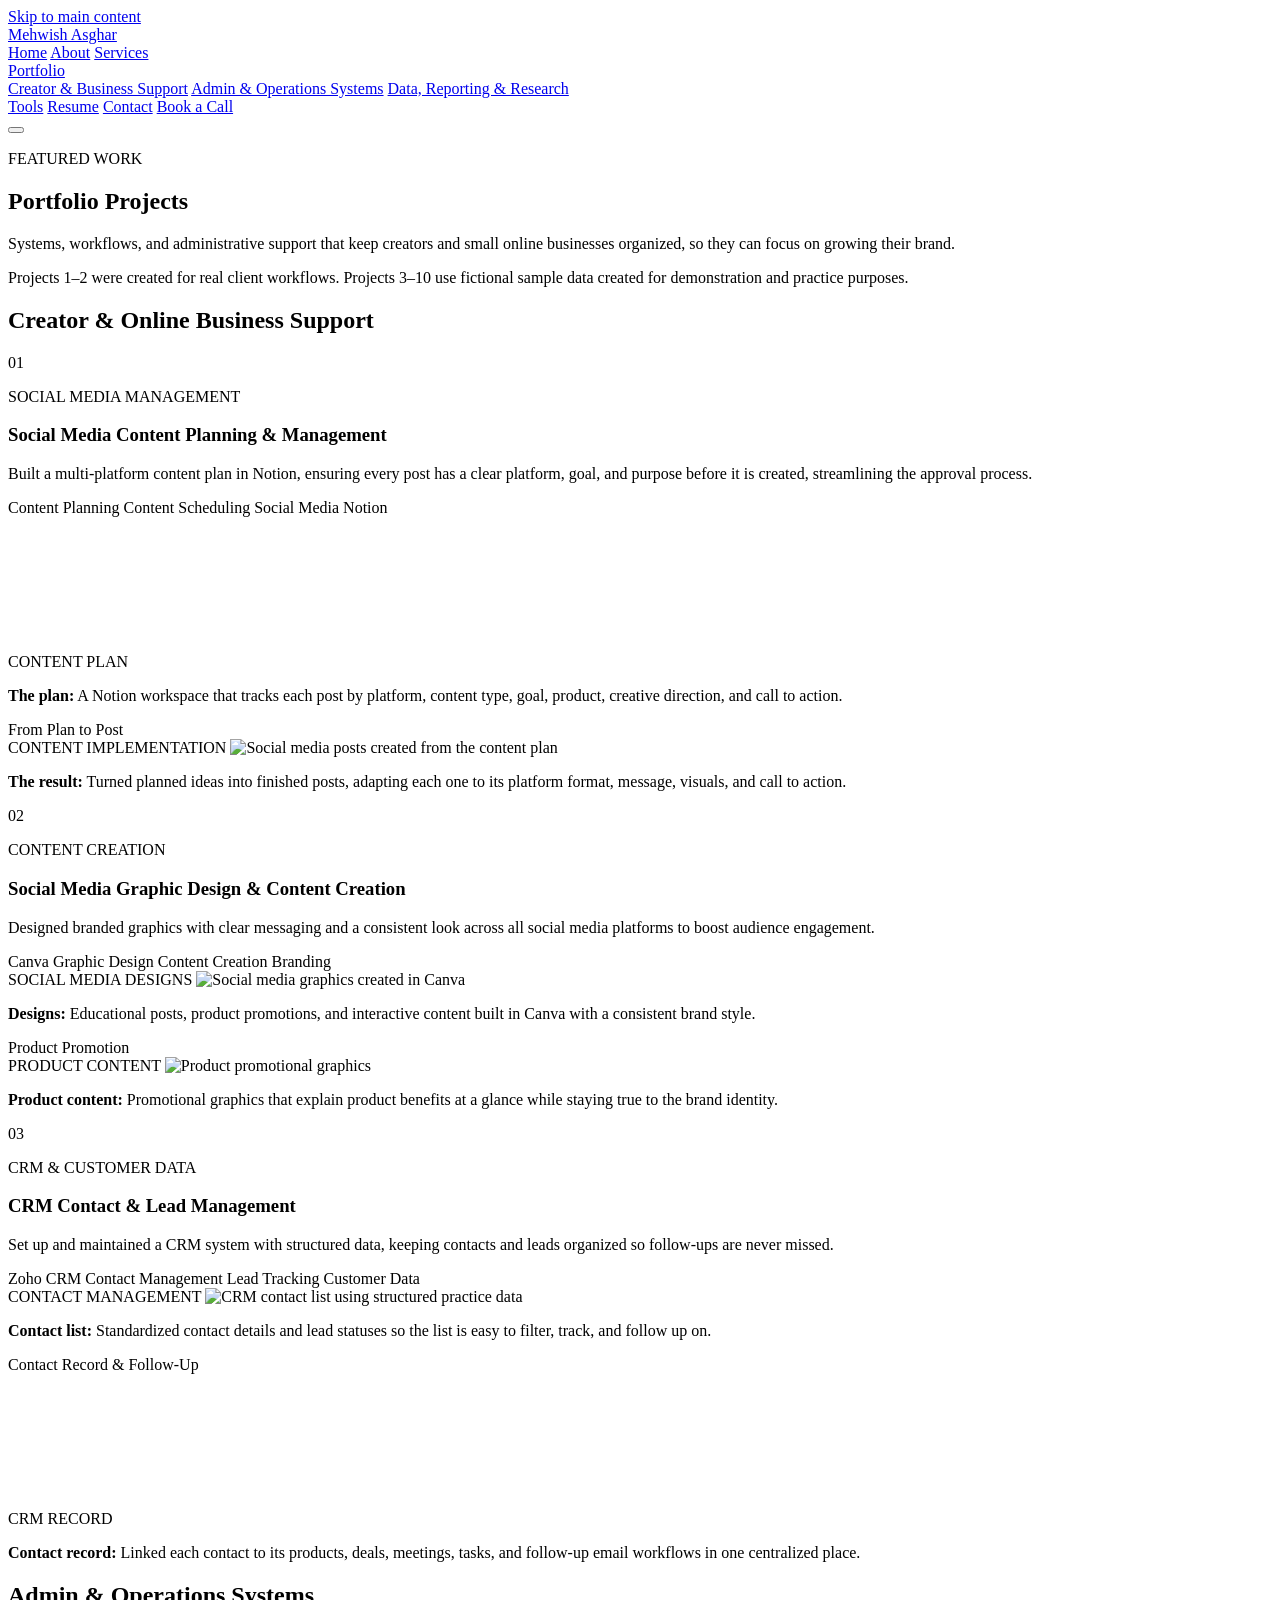
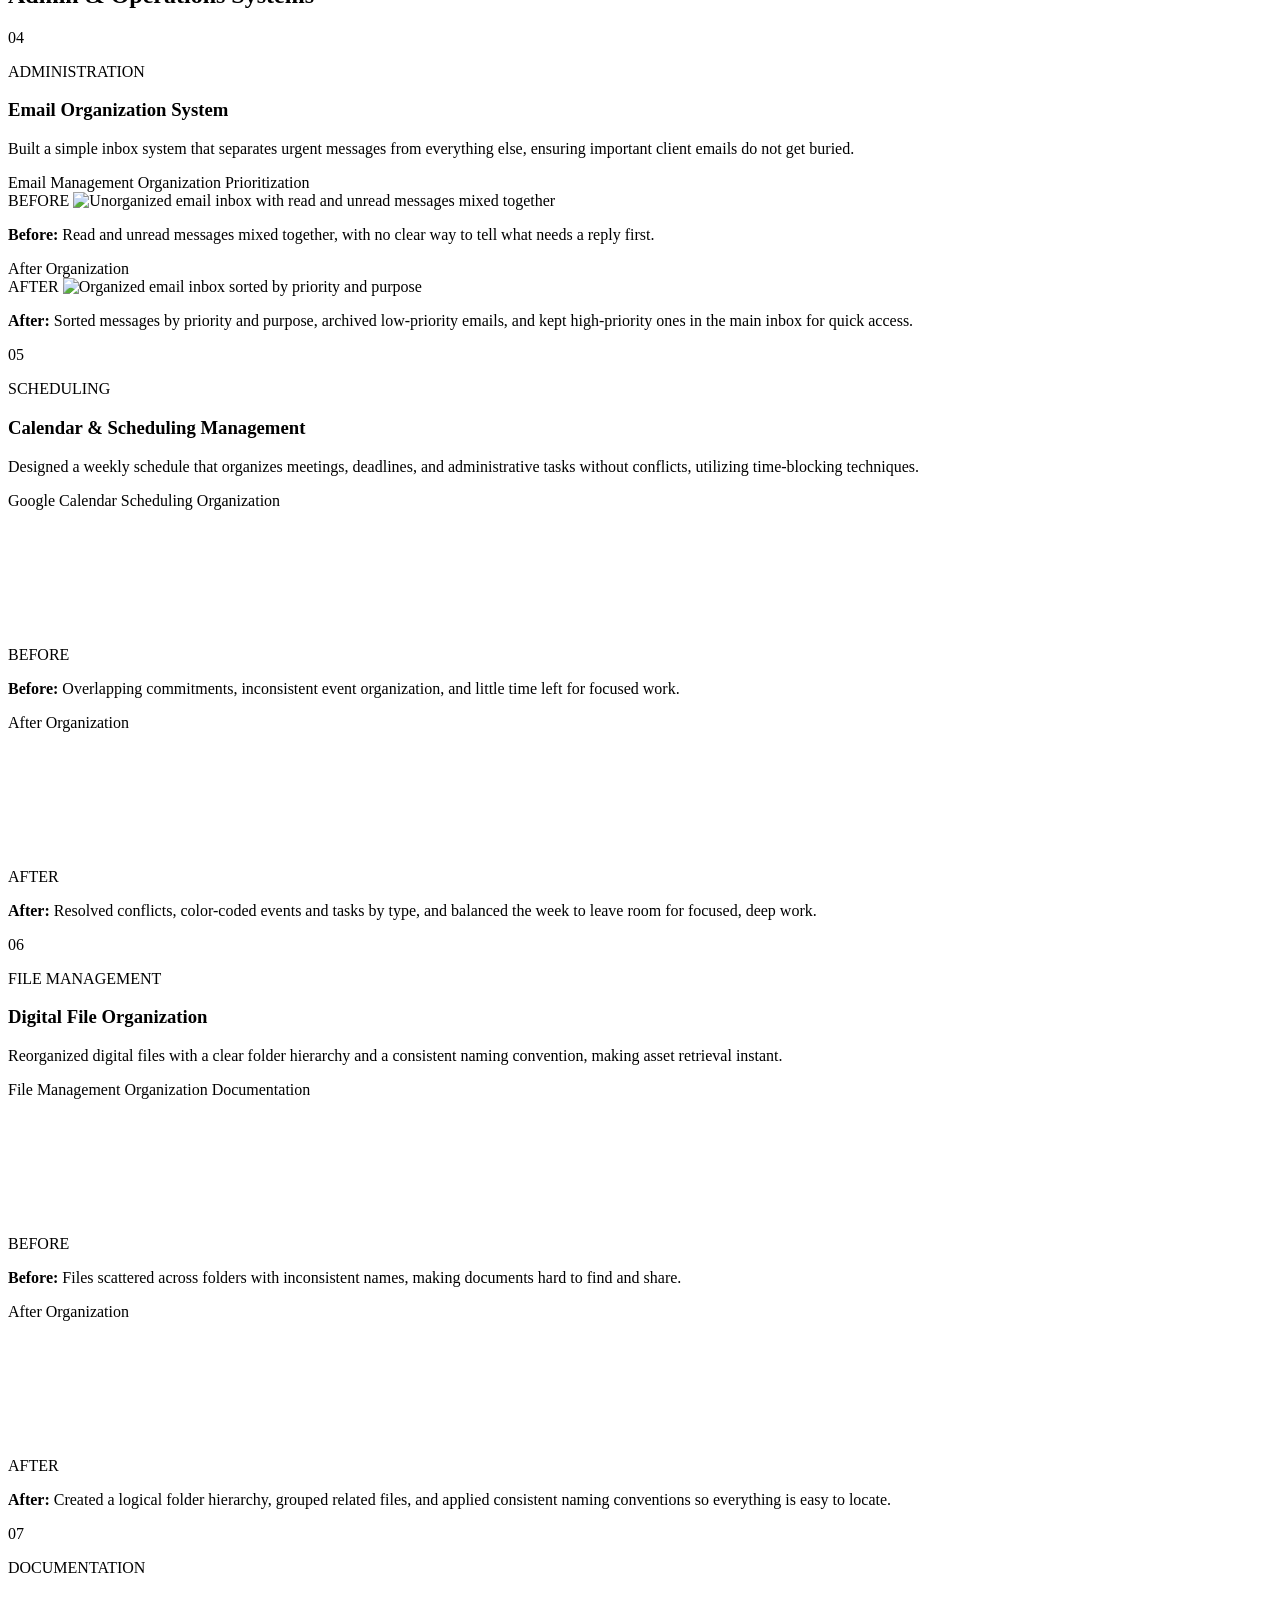
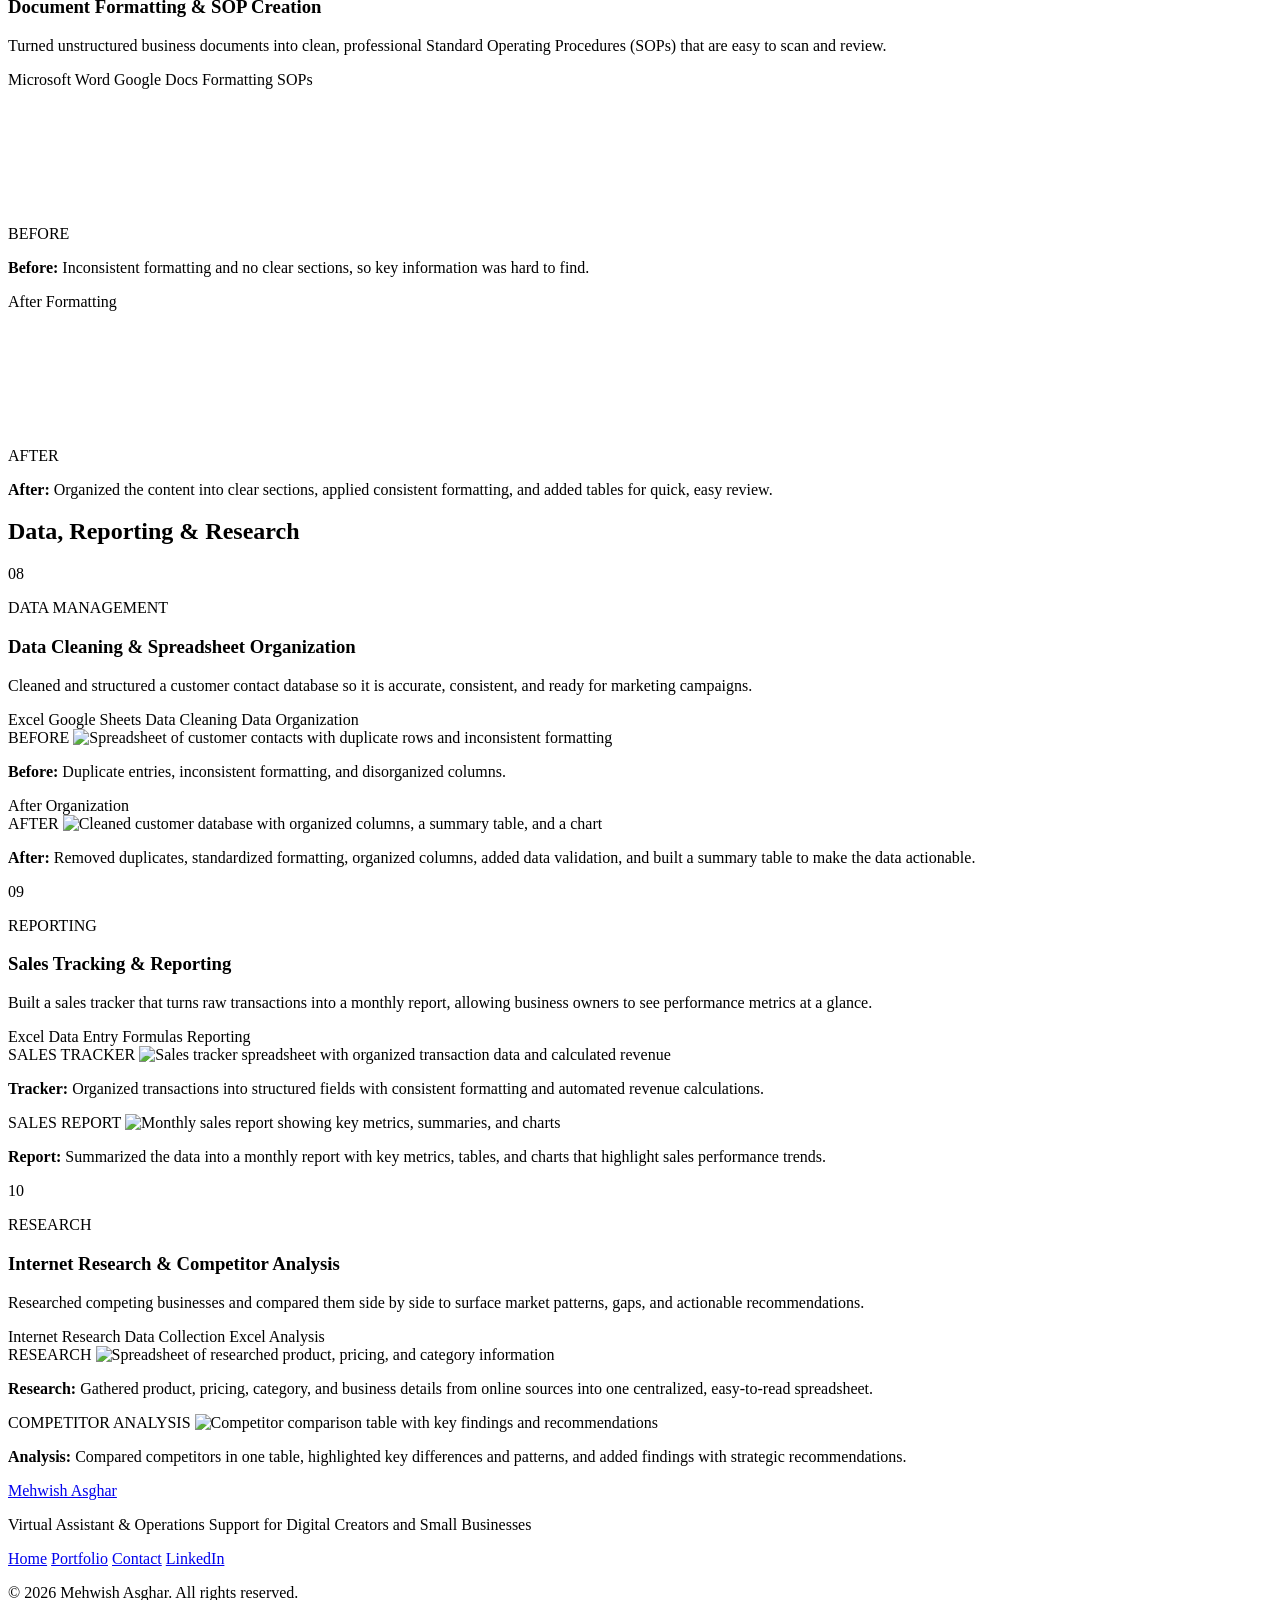
==== portfolio.html @ eb2c7d6b "Add files via upload" ====
<!DOCTYPE html>
<html lang="en">

<head>
    <meta charset="UTF-8">
    <meta name="viewport" content="width=device-width, initial-scale=1.0">
    <meta name="theme-color" content="#ffffff">

    <title>Mehwish Asghar | Virtual Assistant Portfolio</title>

    <!-- SEO -->
    <meta name="description"
        content="Portfolio of Mehwish Asghar, a detail-oriented Virtual Assistant providing admin, operations, content planning, and data management support for digital creators and small businesses.">
    <link rel="canonical" href="https://mehwishasghar.github.io/portfolio/portfolio.html">

    <!-- Open Graph / LinkedIn Preview -->
    <meta property="og:title" content="Portfolio | Mehwish Asghar">
    <meta property="og:description"
        content="Detail-oriented Virtual Assistant providing admin, operations, content planning, and data management support for digital creators and small businesses.">
    <meta property="og:type" content="website">
    <meta property="og:url" content="https://mehwishasghar.github.io/portfolio/portfolio.html">
    <meta property="og:image" content="https://mehwishasghar.github.io/portfolio/images/portfolio-preview.jpg">
    <meta property="og:image:alt" content="Preview of Mehwish Asghar's Virtual Assistant portfolio website">
    <meta name="twitter:card" content="summary_large_image">

    <!-- Fonts -->
    <link rel="preconnect" href="https://fonts.googleapis.com">
    <link rel="preconnect" href="https://fonts.gstatic.com" crossorigin>
    <link href="https://fonts.googleapis.com/css2?family=DM+Sans:wght@400;500;600;700&display=swap" rel="stylesheet">

    <link rel="icon" type="image/png" href="images/site-icon.png">

    <!-- CSS -->
    <link rel="stylesheet" href="style.css">
</head>

<body>

    <a class="skip-link" href="#portfolio">Skip to main content</a>

    <!-- =====================================================
         HEADER
    ====================================================== -->
    <header class="header">
        <div class="container nav-container">

            <a href="index.html" class="logo">Mehwish Asghar</a>

            <nav class="nav-links" id="main-nav" aria-label="Main navigation">
                <a href="index.html">Home</a>
                <a href="index.html#about">About</a>
                <a href="index.html#services">Services</a>

                <div class="nav-dropdown">
                    <a href="portfolio.html" class="dropdown-toggle" aria-current="page">Portfolio</a>

                    <div class="dropdown-menu">
                        <a href="portfolio.html#section-1">Creator &amp; Business Support</a>
                        <a href="portfolio.html#section-2">Admin &amp; Operations Systems</a>
                        <a href="portfolio.html#section-3">Data, Reporting &amp; Research</a>
                    </div>
                </div>

                <a href="index.html#tools">Tools</a>
                <a href="index.html#resume">Resume</a>
                <a href="index.html#contact">Contact</a>
                <a href="https://calendly.com/mehwishasghar/15min-intro-call" target="_blank" rel="noopener noreferrer" class="button button-primary nav-cta">Book a Call</a>
            </nav>

            <button class="menu-toggle" type="button" aria-label="Open navigation menu" aria-expanded="false"
                aria-controls="main-nav">
                <span></span>
                <span></span>
                <span></span>
            </button>

        </div>
    </header>

    <main>

        <!-- =====================================================
             PORTFOLIO
        ====================================================== -->
        <section id="portfolio" class="portfolio section">

            <div class="container">

                <div class="section-heading">
                    <p class="eyebrow">FEATURED WORK</p>

                    <h1 class="section-title">Portfolio Projects</h1>

                    <p>
                        Systems, workflows, and administrative support that keep creators and
                        small online businesses organized, so they can focus on growing their brand.
                    </p>
                    <p class="section-note">
                        Projects 1–2 were created for real client workflows. Projects 3–10 use 
                        fictional sample data created for demonstration and practice purposes.
                    </p>
                </div>


                <!-- =================================================
                     SECTION 1 — CREATOR & ONLINE BUSINESS SUPPORT
                ================================================== -->

                <section class="portfolio-sub-section">
                    <h2 id="section-1">Creator &amp; Online Business Support</h2>
                </section>

                <!-- PROJECT 1 — SOCIAL MEDIA CONTENT PLANNING -->
                <article class="project">

                    <div class="project-info">

                        <span class="project-number">01</span>

                        <p class="project-category">SOCIAL MEDIA MANAGEMENT</p>

                        <h3>Social Media Content Planning &amp; Management</h3>

                        <p>
                            Built a multi-platform content plan in Notion, ensuring every post has a clear 
                            platform, goal, and purpose before it is created, streamlining the approval process.
                        </p>

                        <div class="project-tags">
                            <span>Content Planning</span>
                            <span>Content Scheduling</span>
                            <span>Social Media</span>
                            <span>Notion</span>
                        </div>

                    </div>

                    <div class="project-visual">

                        <!-- CONTENT PLAN -->
                        <div class="showcase-item">
                            <span class="showcase-label">CONTENT PLAN</span>

                            <video src="videos/social-media-content-plan.mp4" autoplay muted loop playsinline
                                preload="metadata"
                                aria-label="Screen recording of a social media content plan in Notion">
                            </video>

                            <p class="showcase-caption">
                                <strong>The plan:</strong>
                                A Notion workspace that tracks each post by platform, content type,
                                goal, product, creative direction, and call to action.
                            </p>
                        </div>

                        <div class="showcase-divider">
                            <span>From Plan to Post</span>
                        </div>

                        <!-- CONTENT IMPLEMENTATION -->
                        <div class="showcase-item">
                            <span class="showcase-label">CONTENT IMPLEMENTATION</span>

                            <img src="images/social-media-content-implementation.png" loading="lazy" decoding="async"
                                alt="Social media posts created from the content plan">

                            <p class="showcase-caption">
                                <strong>The result:</strong>
                                Turned planned ideas into finished posts, adapting each one to its
                                platform format, message, visuals, and call to action.
                            </p>
                        </div>

                    </div>

                </article>


                <!-- PROJECT 2 — SOCIAL MEDIA CONTENT CREATION -->
                <article class="project project-reverse">

                    <div class="project-info">

                        <span class="project-number">02</span>

                        <p class="project-category">CONTENT CREATION</p>

                        <h3>Social Media Graphic Design &amp; Content Creation</h3>

                        <p>
                            Designed branded graphics with clear messaging and a consistent look 
                            across all social media platforms to boost audience engagement.
                        </p>

                        <div class="project-tags">
                            <span>Canva</span>
                            <span>Graphic Design</span>
                            <span>Content Creation</span>
                            <span>Branding</span>
                        </div>

                    </div>

                    <div class="project-visual">

                        <!-- DESIGN SAMPLES -->
                        <div class="showcase-item">
                            <span class="showcase-label">SOCIAL MEDIA DESIGNS</span>

                            <img src="images/social-media-designs.png" loading="lazy" decoding="async"
                                alt="Social media graphics created in Canva">

                            <p class="showcase-caption">
                                <strong>Designs:</strong>
                                Educational posts, product promotions, and interactive content
                                built in Canva with a consistent brand style.
                            </p>
                        </div>

                        <div class="showcase-divider">
                            <span>Product Promotion</span>
                        </div>

                        <!-- PRODUCT CONTENT -->
                        <div class="showcase-item">
                            <span class="showcase-label">PRODUCT CONTENT</span>

                            <img src="images/social-media-product-content.png" loading="lazy" decoding="async"
                                alt="Product promotional graphics">

                            <p class="showcase-caption">
                                <strong>Product content:</strong>
                                Promotional graphics that explain product benefits at a glance
                                while staying true to the brand identity.
                            </p>
                        </div>

                    </div>

                </article>


                <!-- PROJECT 3 — CRM CONTACT & LEAD MANAGEMENT -->
                <article class="project">

                    <div class="project-info">

                        <span class="project-number">03</span>

                        <p class="project-category">CRM &amp; CUSTOMER DATA</p>

                        <h3>CRM Contact &amp; Lead Management</h3>

                        <p>
                            Set up and maintained a CRM system with structured data,
                            keeping contacts and leads organized so follow-ups are never missed.
                        </p>

                        <div class="project-tags">
                            <span>Zoho CRM</span>
                            <span>Contact Management</span>
                            <span>Lead Tracking</span>
                            <span>Customer Data</span>
                        </div>

                    </div>

                    <div class="project-visual">

                        <!-- CONTACT LIST -->
                        <div class="showcase-item">
                            <span class="showcase-label">CONTACT MANAGEMENT</span>

                            <img src="images/zoho-crm-contacts.jpg" loading="lazy" decoding="async"
                                alt="CRM contact list using structured practice data">

                            <p class="showcase-caption">
                                <strong>Contact list:</strong>
                                Standardized contact details and lead statuses so the list is
                                easy to filter, track, and follow up on.
                            </p>
                        </div>

                        <div class="showcase-divider">
                            <span>Contact Record &amp; Follow-Up</span>
                        </div>

                        <!-- INDIVIDUAL CONTACT -->
                        <div class="showcase-item">
                            <span class="showcase-label">CRM RECORD</span>

                            <video src="videos/zoho-contact-record.mp4" autoplay muted loop playsinline
                                preload="metadata"
                                aria-label="Screen recording of a CRM contact record with deals, tasks, and follow-up emails">
                            </video>

                            <p class="showcase-caption">
                                <strong>Contact record:</strong>
                                Linked each contact to its products, deals, meetings, tasks,
                                and follow-up email workflows in one centralized place.
                            </p>
                        </div>

                    </div>

                </article>


                <!-- =================================================
                     SECTION 2 — ADMIN & OPERATIONS SYSTEMS
                ================================================== -->

                <section class="portfolio-sub-section">
                    <h2 id="section-2">Admin &amp; Operations Systems</h2>
                </section>

                <!-- PROJECT 4 — EMAIL ORGANIZATION -->
                <article class="project project-reverse">

                    <div class="project-info">

                        <span class="project-number">04</span>

                        <p class="project-category">ADMINISTRATION</p>

                        <h3>Email Organization System</h3>

                        <p>
                            Built a simple inbox system that separates urgent messages from
                            everything else, ensuring important client emails do not get buried.
                        </p>

                        <div class="project-tags">
                            <span>Email Management</span>
                            <span>Organization</span>
                            <span>Prioritization</span>
                        </div>

                    </div>

                    <div class="project-visual">

                        <!-- BEFORE -->
                        <div class="showcase-item">
                            <span class="showcase-label">BEFORE</span>

                            <img src="images/email-system-before.png" loading="lazy" decoding="async"
                                alt="Unorganized email inbox with read and unread messages mixed together">

                            <p class="showcase-caption">
                                <strong>Before:</strong>
                                Read and unread messages mixed together, with no clear way to
                                tell what needs a reply first.
                            </p>
                        </div>

                        <div class="showcase-divider">
                            <span>After Organization</span>
                        </div>

                        <!-- AFTER -->
                        <div class="showcase-item">
                            <span class="showcase-label">AFTER</span>

                            <img src="images/email-system-after.png" loading="lazy" decoding="async"
                                alt="Organized email inbox sorted by priority and purpose">

                            <p class="showcase-caption">
                                <strong>After:</strong>
                                Sorted messages by priority and purpose, archived low-priority
                                emails, and kept high-priority ones in the main inbox for quick access.
                            </p>
                        </div>

                    </div>

                </article>


                <!-- PROJECT 5 — CALENDAR -->
                <article class="project">

                    <div class="project-info">

                        <span class="project-number">05</span>

                        <p class="project-category">SCHEDULING</p>

                        <h3>Calendar &amp; Scheduling Management</h3>

                        <p>
                            Designed a weekly schedule that organizes meetings, deadlines, and 
                            administrative tasks without conflicts, utilizing time-blocking techniques.
                        </p>

                        <div class="project-tags">
                            <span>Google Calendar</span>
                            <span>Scheduling</span>
                            <span>Organization</span>
                        </div>

                    </div>

                    <div class="project-visual">

                        <!-- BEFORE -->
                        <div class="showcase-item">
                            <span class="showcase-label">BEFORE</span>

                            <video src="videos/before-calendar-sample.mp4" autoplay muted loop playsinline
                                preload="metadata"
                                aria-label="Screen recording of a cluttered weekly calendar with overlapping events">
                            </video>

                            <p class="showcase-caption">
                                <strong>Before:</strong>
                                Overlapping commitments, inconsistent event organization,
                                and little time left for focused work.
                            </p>
                        </div>

                        <div class="showcase-divider">
                            <span>After Organization</span>
                        </div>

                        <!-- AFTER -->
                        <div class="showcase-item">
                            <span class="showcase-label">AFTER</span>

                            <video src="videos/after-calendar-sample.mp4" autoplay muted loop playsinline
                                preload="metadata"
                                aria-label="Screen recording of a reorganized, color-coded weekly calendar with no conflicts">
                            </video>

                            <p class="showcase-caption">
                                <strong>After:</strong>
                                Resolved conflicts, color-coded events and tasks by type, and
                                balanced the week to leave room for focused, deep work.
                            </p>
                        </div>

                    </div>

                </article>


                <!-- PROJECT 6 — FILE MANAGEMENT -->
                <article class="project project-reverse">

                    <div class="project-info">

                        <span class="project-number">06</span>

                        <p class="project-category">FILE MANAGEMENT</p>

                        <h3>Digital File Organization</h3>

                        <p>
                            Reorganized digital files with a clear folder hierarchy and a 
                            consistent naming convention, making asset retrieval instant.
                        </p>

                        <div class="project-tags">
                            <span>File Management</span>
                            <span>Organization</span>
                            <span>Documentation</span>
                        </div>

                    </div>

                    <div class="project-visual">

                        <!-- BEFORE -->
                        <div class="showcase-item">
                            <span class="showcase-label">BEFORE</span>

                            <video src="videos/before-file-organization-sample.mp4" autoplay muted loop playsinline
                                preload="metadata"
                                aria-label="Screen recording of scattered files with inconsistent names">
                            </video>

                            <p class="showcase-caption">
                                <strong>Before:</strong>
                                Files scattered across folders with inconsistent names,
                                making documents hard to find and share.
                            </p>
                        </div>

                        <div class="showcase-divider">
                            <span>After Organization</span>
                        </div>

                        <!-- AFTER -->
                        <div class="showcase-item">
                            <span class="showcase-label">AFTER</span>

                            <video src="videos/after-file-organization-sample.mp4" autoplay muted loop playsinline
                                preload="metadata"
                                aria-label="Screen recording of files organized into a clear folder hierarchy">
                            </video>

                            <p class="showcase-caption">
                                <strong>After:</strong>
                                Created a logical folder hierarchy, grouped related files, and applied
                                consistent naming conventions so everything is easy to locate.
                            </p>
                        </div>

                    </div>

                </article>


                <!-- PROJECT 7 — DOCUMENT FORMATTING -->
                <article class="project">

                    <div class="project-info">

                        <span class="project-number">07</span>

                        <p class="project-category">DOCUMENTATION</p>

                        <h3>Document Formatting &amp; SOP Creation</h3>

                        <p>
                            Turned unstructured business documents into clean, professional 
                            Standard Operating Procedures (SOPs) that are easy to scan and review.
                        </p>

                        <div class="project-tags">
                            <span>Microsoft Word</span>
                            <span>Google Docs</span>
                            <span>Formatting</span>
                            <span>SOPs</span>
                        </div>

                    </div>

                    <div class="project-visual">

                        <!-- BEFORE -->
                        <div class="showcase-item">
                            <span class="showcase-label">BEFORE</span>

                            <video src="videos/before-document-proposal-sample.mp4" autoplay muted loop playsinline
                                preload="metadata"
                                aria-label="Screen recording of an unformatted business document">
                            </video>

                            <p class="showcase-caption">
                                <strong>Before:</strong>
                                Inconsistent formatting and no clear sections, so key
                                information was hard to find.
                            </p>
                        </div>

                        <div class="showcase-divider">
                            <span>After Formatting</span>
                        </div>

                        <!-- AFTER -->
                        <div class="showcase-item">
                            <span class="showcase-label">AFTER</span>

                            <video src="videos/after-document-proposal-sample.mp4" autoplay muted loop playsinline
                                preload="metadata"
                                aria-label="Screen recording of a professionally formatted document with tables">
                            </video>

                            <p class="showcase-caption">
                                <strong>After:</strong>
                                Organized the content into clear sections, applied consistent
                                formatting, and added tables for quick, easy review.
                            </p>
                        </div>

                    </div>

                </article>


                <!-- =================================================
                     SECTION 3 — DATA, REPORTING & RESEARCH
                ================================================== -->

                <section class="portfolio-sub-section">
                    <h2 id="section-3">Data, Reporting &amp; Research</h2>
                </section>

                <!-- PROJECT 8 — DATA CLEANING -->
                <article class="project project-reverse">

                    <div class="project-info">

                        <span class="project-number">08</span>

                        <p class="project-category">DATA MANAGEMENT</p>

                        <h3>Data Cleaning &amp; Spreadsheet Organization</h3>

                        <p>
                            Cleaned and structured a customer contact database so it is accurate,
                            consistent, and ready for marketing campaigns.
                        </p>

                        <div class="project-tags">
                            <span>Excel</span>
                            <span>Google Sheets</span>
                            <span>Data Cleaning</span>
                            <span>Data Organization</span>
                        </div>

                    </div>

                    <div class="project-visual">

                        <!-- BEFORE -->
                        <div class="showcase-item">
                            <span class="showcase-label">BEFORE</span>

                            <img src="images/data-cleaning-before.jpg" loading="lazy" decoding="async"
                                alt="Spreadsheet of customer contacts with duplicate rows and inconsistent formatting">

                            <p class="showcase-caption">
                                <strong>Before:</strong>
                                Duplicate entries, inconsistent formatting, and disorganized
                                columns.
                            </p>
                        </div>

                        <div class="showcase-divider">
                            <span>After Organization</span>
                        </div>

                        <!-- AFTER -->
                        <div class="showcase-item">
                            <span class="showcase-label">AFTER</span>

                            <img src="images/data-cleaning-after.jpg" loading="lazy" decoding="async"
                                alt="Cleaned customer database with organized columns, a summary table, and a chart">

                            <p class="showcase-caption">
                                <strong>After:</strong>
                                Removed duplicates, standardized formatting, organized columns,
                                added data validation, and built a summary table to make the data actionable.
                            </p>
                        </div>

                    </div>

                </article>


                <!-- PROJECT 9 — SALES TRACKING -->
                <article class="project">

                    <div class="project-info">

                        <span class="project-number">09</span>

                        <p class="project-category">REPORTING</p>

                        <h3>Sales Tracking &amp; Reporting</h3>

                        <p>
                            Built a sales tracker that turns raw transactions into a monthly
                            report, allowing business owners to see performance metrics at a glance.
                        </p>

                        <div class="project-tags">
                            <span>Excel</span>
                            <span>Data Entry</span>
                            <span>Formulas</span>
                            <span>Reporting</span>
                        </div>

                    </div>

                    <div class="project-visual image-showcase">

                        <!-- SALES TRACKER -->
                        <div class="showcase-item">
                            <span class="showcase-label">SALES TRACKER</span>

                            <img src="images/sales-tracker-sample.jpg" loading="lazy" decoding="async"
                                alt="Sales tracker spreadsheet with organized transaction data and calculated revenue">

                            <p class="showcase-caption">
                                <strong>Tracker:</strong>
                                Organized transactions into structured fields with consistent
                                formatting and automated revenue calculations.
                            </p>
                        </div>

                        <!-- SALES REPORT -->
                        <div class="showcase-item">
                            <span class="showcase-label">SALES REPORT</span>

                            <img src="images/sales-report-sample.jpg" loading="lazy" decoding="async"
                                alt="Monthly sales report showing key metrics, summaries, and charts">

                            <p class="showcase-caption">
                                <strong>Report:</strong>
                                Summarized the data into a monthly report with key metrics,
                                tables, and charts that highlight sales performance trends.
                            </p>
                        </div>

                    </div>

                </article>


                <!-- PROJECT 10 — RESEARCH -->
                <article class="project project-reverse">

                    <div class="project-info">

                        <span class="project-number">10</span>

                        <p class="project-category">RESEARCH</p>

                        <h3>Internet Research &amp; Competitor Analysis</h3>

                        <p>
                            Researched competing businesses and compared them side by side 
                            to surface market patterns, gaps, and actionable recommendations.
                        </p>

                        <div class="project-tags">
                            <span>Internet Research</span>
                            <span>Data Collection</span>
                            <span>Excel</span>
                            <span>Analysis</span>
                        </div>

                    </div>

                    <div class="project-visual image-showcase">

                        <!-- RESEARCH -->
                        <div class="showcase-item">
                            <span class="showcase-label">RESEARCH</span>

                            <img src="images/internet-research-sample.jpg" loading="lazy" decoding="async"
                                alt="Spreadsheet of researched product, pricing, and category information">

                            <p class="showcase-caption">
                                <strong>Research:</strong>
                                Gathered product, pricing, category, and business details from
                                online sources into one centralized, easy-to-read spreadsheet.
                            </p>
                        </div>

                        <!-- COMPETITOR ANALYSIS -->
                        <div class="showcase-item">
                            <span class="showcase-label">COMPETITOR ANALYSIS</span>

                            <img src="images/competitor-analysis-sample.jpg" loading="lazy" decoding="async"
                                alt="Competitor comparison table with key findings and recommendations">

                            <p class="showcase-caption">
                                <strong>Analysis:</strong>
                                Compared competitors in one table, highlighted key differences
                                and patterns, and added findings with strategic recommendations.
                            </p>
                        </div>

                    </div>

                </article>

            </div>

        </section>

    </main>

    <!-- =====================================================
         FOOTER
    ====================================================== -->
    <footer class="footer">

        <div class="container footer-container">

            <div>
                <a href="index.html#home" class="logo">Mehwish Asghar</a>
                <p>Virtual Assistant &amp; Operations Support for Digital Creators and Small Businesses</p>
            </div>

            <div class="footer-links">
                <a href="index.html#home">Home</a>
                <a href="portfolio.html">Portfolio</a>
                <a href="index.html#contact">Contact</a>
                <a href="https://www.linkedin.com/in/mehwish-asghar/" target="_blank"
                    rel="noopener noreferrer">LinkedIn</a>
            </div>

            <p class="copyright">&copy; 2026 Mehwish Asghar. All rights reserved.</p>

        </div>

    </footer>

    <script>
        const menuToggle = document.querySelector(".menu-toggle");
        const navLinks = document.querySelector(".nav-links");

        if (menuToggle && navLinks) {
            const setMenu = (open) => {
                navLinks.classList.toggle("open", open);
                menuToggle.setAttribute("aria-expanded", String(open));
                menuToggle.setAttribute("aria-label", open ? "Close navigation menu" : "Open navigation menu");
            };

            menuToggle.addEventListener("click", () => {
                setMenu(!navLinks.classList.contains("open"));
            });

            // Close the menu after choosing a link
            navLinks.querySelectorAll("a").forEach((link) => {
                link.addEventListener("click", () => setMenu(false));
            });

            // Close the menu with the Escape key
            document.addEventListener("keydown", (event) => {
                if (event.key === "Escape" && navLinks.classList.contains("open")) {
                    setMenu(false);
                    menuToggle.focus();
                }
            });
        }
    </script>

</body>

</html>
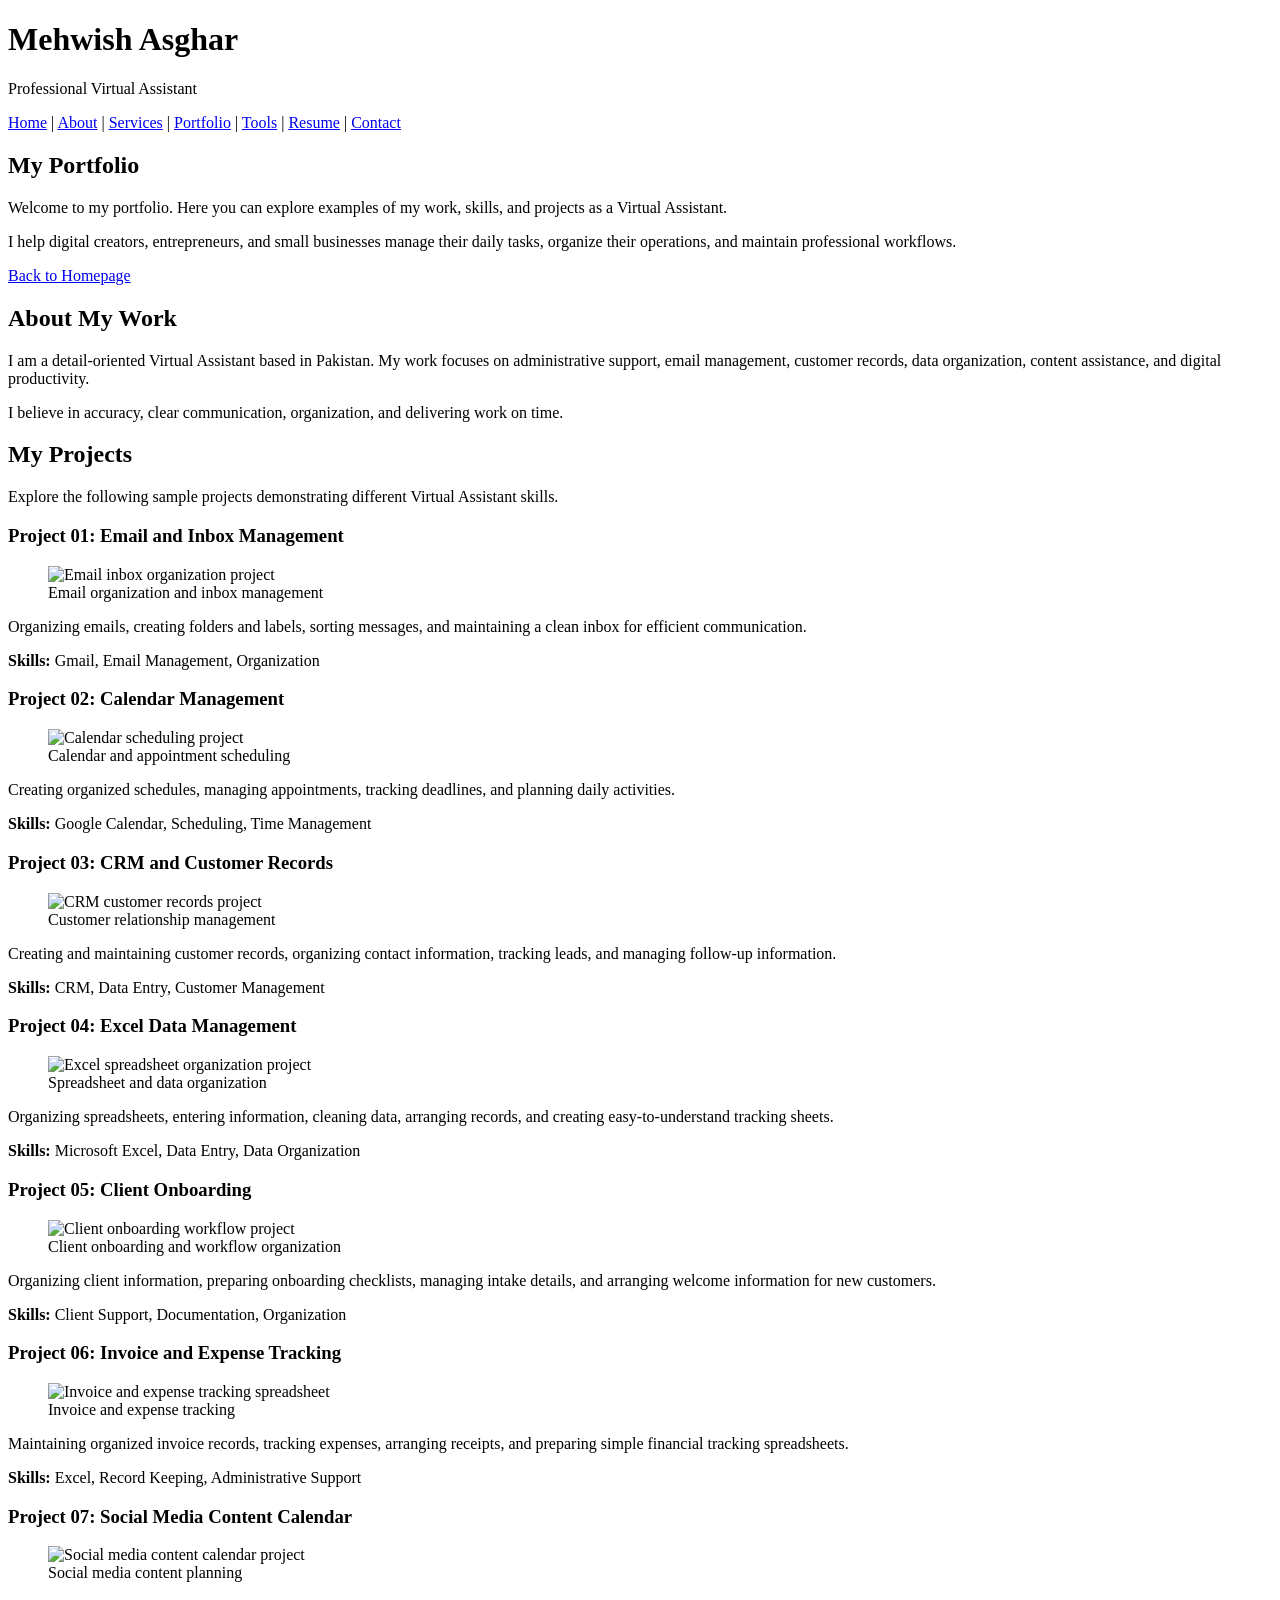
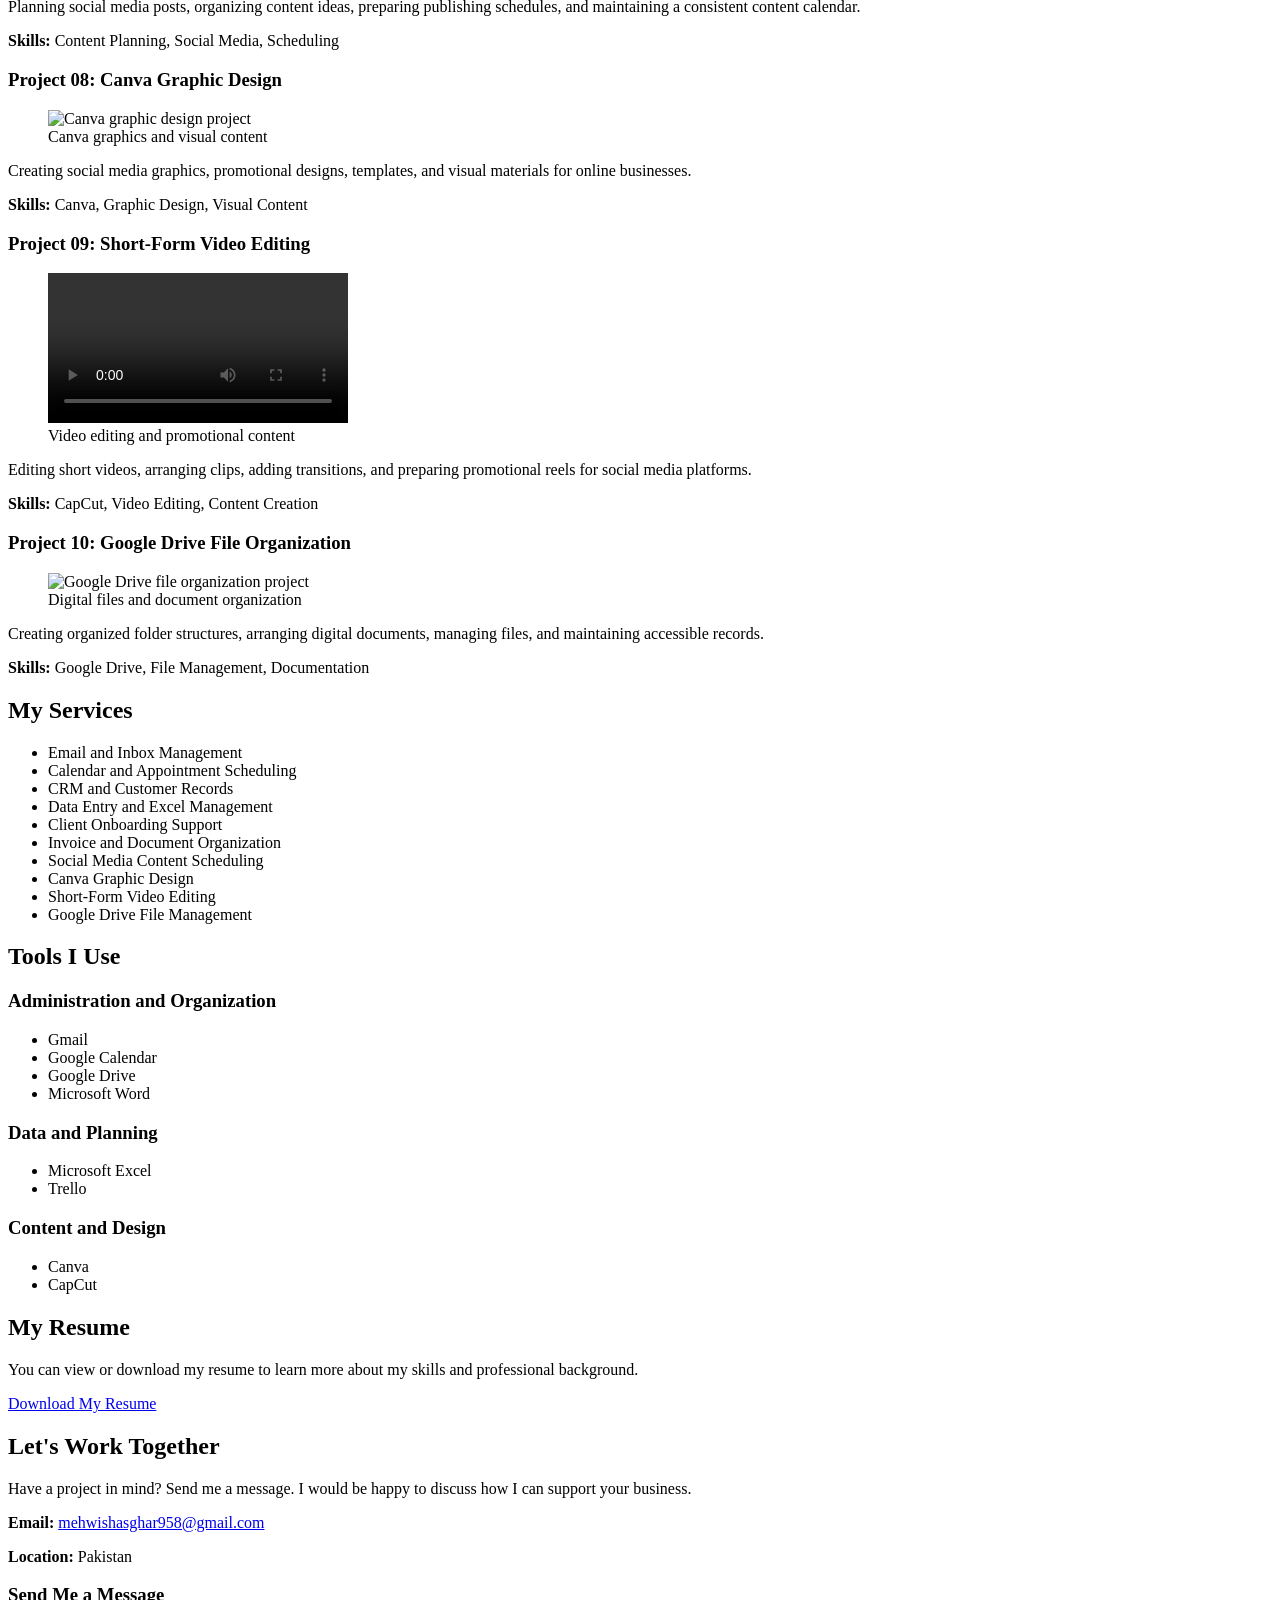
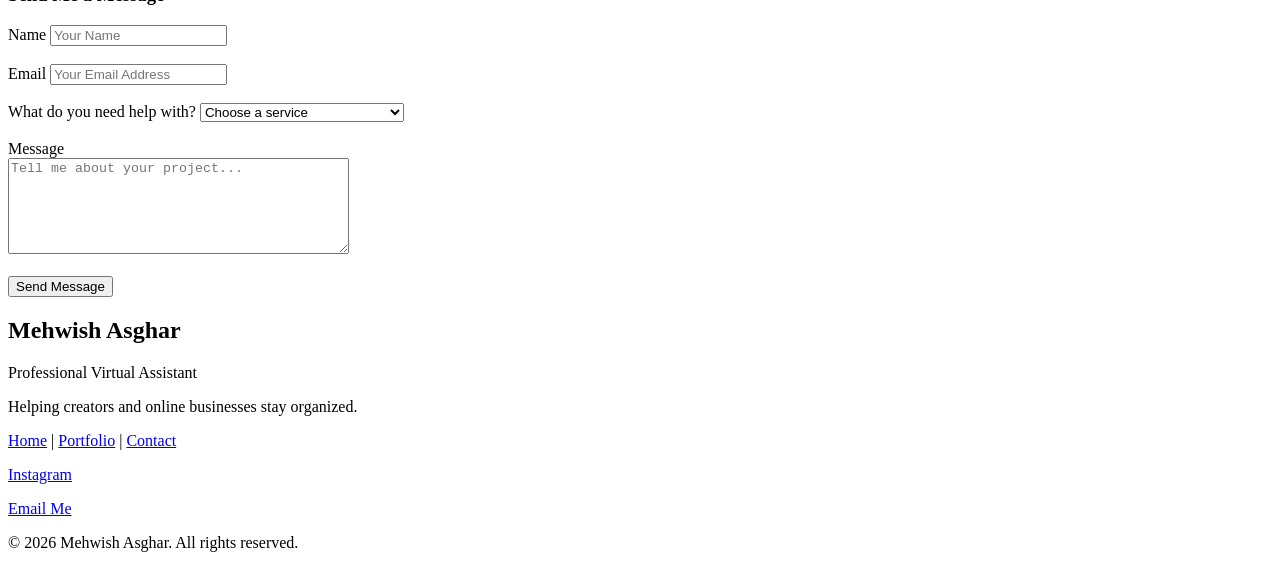
==== commit a48cef09: "Update portfolio.html" ====
--- a/portfolio.html
+++ b/portfolio.html
@@ -1,837 +1,548 @@
+
 <!DOCTYPE html>
 <html lang="en">
 
 <head>
     <meta charset="UTF-8">
     <meta name="viewport" content="width=device-width, initial-scale=1.0">
-    <meta name="theme-color" content="#ffffff">
 
     <title>Mehwish Asghar | Virtual Assistant Portfolio</title>
 
-    <!-- SEO -->
     <meta name="description"
-        content="Portfolio of Mehwish Asghar, a detail-oriented Virtual Assistant providing admin, operations, content planning, and data management support for digital creators and small businesses.">
-    <link rel="canonical" href="https://mehwishasghar.github.io/portfolio/portfolio.html">
-
-    <!-- Open Graph / LinkedIn Preview -->
-    <meta property="og:title" content="Portfolio | Mehwish Asghar">
-    <meta property="og:description"
-        content="Detail-oriented Virtual Assistant providing admin, operations, content planning, and data management support for digital creators and small businesses.">
-    <meta property="og:type" content="website">
-    <meta property="og:url" content="https://mehwishasghar.github.io/portfolio/portfolio.html">
-    <meta property="og:image" content="https://mehwishasghar.github.io/portfolio/images/portfolio-preview.jpg">
-    <meta property="og:image:alt" content="Preview of Mehwish Asghar's Virtual Assistant portfolio website">
-    <meta name="twitter:card" content="summary_large_image">
-
-    <!-- Fonts -->
-    <link rel="preconnect" href="https://fonts.googleapis.com">
-    <link rel="preconnect" href="https://fonts.gstatic.com" crossorigin>
-    <link href="https://fonts.googleapis.com/css2?family=DM+Sans:wght@400;500;600;700&display=swap" rel="stylesheet">
-
-    <link rel="icon" type="image/png" href="images/site-icon.png">
-
-    <!-- CSS -->
-    <link rel="stylesheet" href="style.css">
+        content="Explore the portfolio of Mehwish Asghar, a Virtual Assistant providing administrative support, data management, CRM organization, Canva design, and content assistance.">
+
+    <meta name="author" content="Mehwish Asghar">
 </head>
 
 <body>
 
-    <a class="skip-link" href="#portfolio">Skip to main content</a>
-
-    <!-- =====================================================
-         HEADER
-    ====================================================== -->
-    <header class="header">
-        <div class="container nav-container">
-
-            <a href="index.html" class="logo">Mehwish Asghar</a>
-
-            <nav class="nav-links" id="main-nav" aria-label="Main navigation">
-                <a href="index.html">Home</a>
-                <a href="index.html#about">About</a>
-                <a href="index.html#services">Services</a>
-
-                <div class="nav-dropdown">
-                    <a href="portfolio.html" class="dropdown-toggle" aria-current="page">Portfolio</a>
-
-                    <div class="dropdown-menu">
-                        <a href="portfolio.html#section-1">Creator &amp; Business Support</a>
-                        <a href="portfolio.html#section-2">Admin &amp; Operations Systems</a>
-                        <a href="portfolio.html#section-3">Data, Reporting &amp; Research</a>
-                    </div>
-                </div>
-
-                <a href="index.html#tools">Tools</a>
-                <a href="index.html#resume">Resume</a>
-                <a href="index.html#contact">Contact</a>
-                <a href="https://calendly.com/mehwishasghar/15min-intro-call" target="_blank" rel="noopener noreferrer" class="button button-primary nav-cta">Book a Call</a>
-            </nav>
-
-            <button class="menu-toggle" type="button" aria-label="Open navigation menu" aria-expanded="false"
-                aria-controls="main-nav">
-                <span></span>
-                <span></span>
-                <span></span>
-            </button>
-
-        </div>
+    <!-- HEADER -->
+    <header>
+
+        <h1>Mehwish Asghar</h1>
+
+        <p>Professional Virtual Assistant</p>
+
+        <nav aria-label="Main navigation">
+
+            <a href="index.html">Home</a> |
+            <a href="index.html#about">About</a> |
+            <a href="index.html#services">Services</a> |
+            <a href="portfolio.html">Portfolio</a> |
+            <a href="index.html#tools">Tools</a> |
+            <a href="Mehwish-Asghar-CV.pdf" download>Resume</a> |
+            <a href="index.html#contact">Contact</a>
+
+        </nav>
+
     </header>
 
+
     <main>
 
-        <!-- =====================================================
-             PORTFOLIO
-        ====================================================== -->
-        <section id="portfolio" class="portfolio section">
-
-            <div class="container">
-
-                <div class="section-heading">
-                    <p class="eyebrow">FEATURED WORK</p>
-
-                    <h1 class="section-title">Portfolio Projects</h1>
-
-                    <p>
-                        Systems, workflows, and administrative support that keep creators and
-                        small online businesses organized, so they can focus on growing their brand.
-                    </p>
-                    <p class="section-note">
-                        Projects 1–2 were created for real client workflows. Projects 3–10 use 
-                        fictional sample data created for demonstration and practice purposes.
-                    </p>
-                </div>
-
-
-                <!-- =================================================
-                     SECTION 1 — CREATOR & ONLINE BUSINESS SUPPORT
-                ================================================== -->
-
-                <section class="portfolio-sub-section">
-                    <h2 id="section-1">Creator &amp; Online Business Support</h2>
-                </section>
-
-                <!-- PROJECT 1 — SOCIAL MEDIA CONTENT PLANNING -->
-                <article class="project">
-
-                    <div class="project-info">
-
-                        <span class="project-number">01</span>
-
-                        <p class="project-category">SOCIAL MEDIA MANAGEMENT</p>
-
-                        <h3>Social Media Content Planning &amp; Management</h3>
-
-                        <p>
-                            Built a multi-platform content plan in Notion, ensuring every post has a clear 
-                            platform, goal, and purpose before it is created, streamlining the approval process.
-                        </p>
-
-                        <div class="project-tags">
-                            <span>Content Planning</span>
-                            <span>Content Scheduling</span>
-                            <span>Social Media</span>
-                            <span>Notion</span>
-                        </div>
-
-                    </div>
-
-                    <div class="project-visual">
-
-                        <!-- CONTENT PLAN -->
-                        <div class="showcase-item">
-                            <span class="showcase-label">CONTENT PLAN</span>
-
-                            <video src="videos/social-media-content-plan.mp4" autoplay muted loop playsinline
-                                preload="metadata"
-                                aria-label="Screen recording of a social media content plan in Notion">
-                            </video>
-
-                            <p class="showcase-caption">
-                                <strong>The plan:</strong>
-                                A Notion workspace that tracks each post by platform, content type,
-                                goal, product, creative direction, and call to action.
-                            </p>
-                        </div>
-
-                        <div class="showcase-divider">
-                            <span>From Plan to Post</span>
-                        </div>
-
-                        <!-- CONTENT IMPLEMENTATION -->
-                        <div class="showcase-item">
-                            <span class="showcase-label">CONTENT IMPLEMENTATION</span>
-
-                            <img src="images/social-media-content-implementation.png" loading="lazy" decoding="async"
-                                alt="Social media posts created from the content plan">
-
-                            <p class="showcase-caption">
-                                <strong>The result:</strong>
-                                Turned planned ideas into finished posts, adapting each one to its
-                                platform format, message, visuals, and call to action.
-                            </p>
-                        </div>
-
-                    </div>
-
-                </article>
-
-
-                <!-- PROJECT 2 — SOCIAL MEDIA CONTENT CREATION -->
-                <article class="project project-reverse">
-
-                    <div class="project-info">
-
-                        <span class="project-number">02</span>
-
-                        <p class="project-category">CONTENT CREATION</p>
-
-                        <h3>Social Media Graphic Design &amp; Content Creation</h3>
-
-                        <p>
-                            Designed branded graphics with clear messaging and a consistent look 
-                            across all social media platforms to boost audience engagement.
-                        </p>
-
-                        <div class="project-tags">
-                            <span>Canva</span>
-                            <span>Graphic Design</span>
-                            <span>Content Creation</span>
-                            <span>Branding</span>
-                        </div>
-
-                    </div>
-
-                    <div class="project-visual">
-
-                        <!-- DESIGN SAMPLES -->
-                        <div class="showcase-item">
-                            <span class="showcase-label">SOCIAL MEDIA DESIGNS</span>
-
-                            <img src="images/social-media-designs.png" loading="lazy" decoding="async"
-                                alt="Social media graphics created in Canva">
-
-                            <p class="showcase-caption">
-                                <strong>Designs:</strong>
-                                Educational posts, product promotions, and interactive content
-                                built in Canva with a consistent brand style.
-                            </p>
-                        </div>
-
-                        <div class="showcase-divider">
-                            <span>Product Promotion</span>
-                        </div>
-
-                        <!-- PRODUCT CONTENT -->
-                        <div class="showcase-item">
-                            <span class="showcase-label">PRODUCT CONTENT</span>
-
-                            <img src="images/social-media-product-content.png" loading="lazy" decoding="async"
-                                alt="Product promotional graphics">
-
-                            <p class="showcase-caption">
-                                <strong>Product content:</strong>
-                                Promotional graphics that explain product benefits at a glance
-                                while staying true to the brand identity.
-                            </p>
-                        </div>
-
-                    </div>
-
-                </article>
-
-
-                <!-- PROJECT 3 — CRM CONTACT & LEAD MANAGEMENT -->
-                <article class="project">
-
-                    <div class="project-info">
-
-                        <span class="project-number">03</span>
-
-                        <p class="project-category">CRM &amp; CUSTOMER DATA</p>
-
-                        <h3>CRM Contact &amp; Lead Management</h3>
-
-                        <p>
-                            Set up and maintained a CRM system with structured data,
-                            keeping contacts and leads organized so follow-ups are never missed.
-                        </p>
-
-                        <div class="project-tags">
-                            <span>Zoho CRM</span>
-                            <span>Contact Management</span>
-                            <span>Lead Tracking</span>
-                            <span>Customer Data</span>
-                        </div>
-
-                    </div>
-
-                    <div class="project-visual">
-
-                        <!-- CONTACT LIST -->
-                        <div class="showcase-item">
-                            <span class="showcase-label">CONTACT MANAGEMENT</span>
-
-                            <img src="images/zoho-crm-contacts.jpg" loading="lazy" decoding="async"
-                                alt="CRM contact list using structured practice data">
-
-                            <p class="showcase-caption">
-                                <strong>Contact list:</strong>
-                                Standardized contact details and lead statuses so the list is
-                                easy to filter, track, and follow up on.
-                            </p>
-                        </div>
-
-                        <div class="showcase-divider">
-                            <span>Contact Record &amp; Follow-Up</span>
-                        </div>
-
-                        <!-- INDIVIDUAL CONTACT -->
-                        <div class="showcase-item">
-                            <span class="showcase-label">CRM RECORD</span>
-
-                            <video src="videos/zoho-contact-record.mp4" autoplay muted loop playsinline
-                                preload="metadata"
-                                aria-label="Screen recording of a CRM contact record with deals, tasks, and follow-up emails">
-                            </video>
-
-                            <p class="showcase-caption">
-                                <strong>Contact record:</strong>
-                                Linked each contact to its products, deals, meetings, tasks,
-                                and follow-up email workflows in one centralized place.
-                            </p>
-                        </div>
-
-                    </div>
-
-                </article>
-
-
-                <!-- =================================================
-                     SECTION 2 — ADMIN & OPERATIONS SYSTEMS
-                ================================================== -->
-
-                <section class="portfolio-sub-section">
-                    <h2 id="section-2">Admin &amp; Operations Systems</h2>
-                </section>
-
-                <!-- PROJECT 4 — EMAIL ORGANIZATION -->
-                <article class="project project-reverse">
-
-                    <div class="project-info">
-
-                        <span class="project-number">04</span>
-
-                        <p class="project-category">ADMINISTRATION</p>
-
-                        <h3>Email Organization System</h3>
-
-                        <p>
-                            Built a simple inbox system that separates urgent messages from
-                            everything else, ensuring important client emails do not get buried.
-                        </p>
-
-                        <div class="project-tags">
-                            <span>Email Management</span>
-                            <span>Organization</span>
-                            <span>Prioritization</span>
-                        </div>
-
-                    </div>
-
-                    <div class="project-visual">
-
-                        <!-- BEFORE -->
-                        <div class="showcase-item">
-                            <span class="showcase-label">BEFORE</span>
-
-                            <img src="images/email-system-before.png" loading="lazy" decoding="async"
-                                alt="Unorganized email inbox with read and unread messages mixed together">
-
-                            <p class="showcase-caption">
-                                <strong>Before:</strong>
-                                Read and unread messages mixed together, with no clear way to
-                                tell what needs a reply first.
-                            </p>
-                        </div>
-
-                        <div class="showcase-divider">
-                            <span>After Organization</span>
-                        </div>
-
-                        <!-- AFTER -->
-                        <div class="showcase-item">
-                            <span class="showcase-label">AFTER</span>
-
-                            <img src="images/email-system-after.png" loading="lazy" decoding="async"
-                                alt="Organized email inbox sorted by priority and purpose">
-
-                            <p class="showcase-caption">
-                                <strong>After:</strong>
-                                Sorted messages by priority and purpose, archived low-priority
-                                emails, and kept high-priority ones in the main inbox for quick access.
-                            </p>
-                        </div>
-
-                    </div>
-
-                </article>
-
-
-                <!-- PROJECT 5 — CALENDAR -->
-                <article class="project">
-
-                    <div class="project-info">
-
-                        <span class="project-number">05</span>
-
-                        <p class="project-category">SCHEDULING</p>
-
-                        <h3>Calendar &amp; Scheduling Management</h3>
-
-                        <p>
-                            Designed a weekly schedule that organizes meetings, deadlines, and 
-                            administrative tasks without conflicts, utilizing time-blocking techniques.
-                        </p>
-
-                        <div class="project-tags">
-                            <span>Google Calendar</span>
-                            <span>Scheduling</span>
-                            <span>Organization</span>
-                        </div>
-
-                    </div>
-
-                    <div class="project-visual">
-
-                        <!-- BEFORE -->
-                        <div class="showcase-item">
-                            <span class="showcase-label">BEFORE</span>
-
-                            <video src="videos/before-calendar-sample.mp4" autoplay muted loop playsinline
-                                preload="metadata"
-                                aria-label="Screen recording of a cluttered weekly calendar with overlapping events">
-                            </video>
-
-                            <p class="showcase-caption">
-                                <strong>Before:</strong>
-                                Overlapping commitments, inconsistent event organization,
-                                and little time left for focused work.
-                            </p>
-                        </div>
-
-                        <div class="showcase-divider">
-                            <span>After Organization</span>
-                        </div>
-
-                        <!-- AFTER -->
-                        <div class="showcase-item">
-                            <span class="showcase-label">AFTER</span>
-
-                            <video src="videos/after-calendar-sample.mp4" autoplay muted loop playsinline
-                                preload="metadata"
-                                aria-label="Screen recording of a reorganized, color-coded weekly calendar with no conflicts">
-                            </video>
-
-                            <p class="showcase-caption">
-                                <strong>After:</strong>
-                                Resolved conflicts, color-coded events and tasks by type, and
-                                balanced the week to leave room for focused, deep work.
-                            </p>
-                        </div>
-
-                    </div>
-
-                </article>
-
-
-                <!-- PROJECT 6 — FILE MANAGEMENT -->
-                <article class="project project-reverse">
-
-                    <div class="project-info">
-
-                        <span class="project-number">06</span>
-
-                        <p class="project-category">FILE MANAGEMENT</p>
-
-                        <h3>Digital File Organization</h3>
-
-                        <p>
-                            Reorganized digital files with a clear folder hierarchy and a 
-                            consistent naming convention, making asset retrieval instant.
-                        </p>
-
-                        <div class="project-tags">
-                            <span>File Management</span>
-                            <span>Organization</span>
-                            <span>Documentation</span>
-                        </div>
-
-                    </div>
-
-                    <div class="project-visual">
-
-                        <!-- BEFORE -->
-                        <div class="showcase-item">
-                            <span class="showcase-label">BEFORE</span>
-
-                            <video src="videos/before-file-organization-sample.mp4" autoplay muted loop playsinline
-                                preload="metadata"
-                                aria-label="Screen recording of scattered files with inconsistent names">
-                            </video>
-
-                            <p class="showcase-caption">
-                                <strong>Before:</strong>
-                                Files scattered across folders with inconsistent names,
-                                making documents hard to find and share.
-                            </p>
-                        </div>
-
-                        <div class="showcase-divider">
-                            <span>After Organization</span>
-                        </div>
-
-                        <!-- AFTER -->
-                        <div class="showcase-item">
-                            <span class="showcase-label">AFTER</span>
-
-                            <video src="videos/after-file-organization-sample.mp4" autoplay muted loop playsinline
-                                preload="metadata"
-                                aria-label="Screen recording of files organized into a clear folder hierarchy">
-                            </video>
-
-                            <p class="showcase-caption">
-                                <strong>After:</strong>
-                                Created a logical folder hierarchy, grouped related files, and applied
-                                consistent naming conventions so everything is easy to locate.
-                            </p>
-                        </div>
-
-                    </div>
-
-                </article>
-
-
-                <!-- PROJECT 7 — DOCUMENT FORMATTING -->
-                <article class="project">
-
-                    <div class="project-info">
-
-                        <span class="project-number">07</span>
-
-                        <p class="project-category">DOCUMENTATION</p>
-
-                        <h3>Document Formatting &amp; SOP Creation</h3>
-
-                        <p>
-                            Turned unstructured business documents into clean, professional 
-                            Standard Operating Procedures (SOPs) that are easy to scan and review.
-                        </p>
-
-                        <div class="project-tags">
-                            <span>Microsoft Word</span>
-                            <span>Google Docs</span>
-                            <span>Formatting</span>
-                            <span>SOPs</span>
-                        </div>
-
-                    </div>
-
-                    <div class="project-visual">
-
-                        <!-- BEFORE -->
-                        <div class="showcase-item">
-                            <span class="showcase-label">BEFORE</span>
-
-                            <video src="videos/before-document-proposal-sample.mp4" autoplay muted loop playsinline
-                                preload="metadata"
-                                aria-label="Screen recording of an unformatted business document">
-                            </video>
-
-                            <p class="showcase-caption">
-                                <strong>Before:</strong>
-                                Inconsistent formatting and no clear sections, so key
-                                information was hard to find.
-                            </p>
-                        </div>
-
-                        <div class="showcase-divider">
-                            <span>After Formatting</span>
-                        </div>
-
-                        <!-- AFTER -->
-                        <div class="showcase-item">
-                            <span class="showcase-label">AFTER</span>
-
-                            <video src="videos/after-document-proposal-sample.mp4" autoplay muted loop playsinline
-                                preload="metadata"
-                                aria-label="Screen recording of a professionally formatted document with tables">
-                            </video>
-
-                            <p class="showcase-caption">
-                                <strong>After:</strong>
-                                Organized the content into clear sections, applied consistent
-                                formatting, and added tables for quick, easy review.
-                            </p>
-                        </div>
-
-                    </div>
-
-                </article>
-
-
-                <!-- =================================================
-                     SECTION 3 — DATA, REPORTING & RESEARCH
-                ================================================== -->
-
-                <section class="portfolio-sub-section">
-                    <h2 id="section-3">Data, Reporting &amp; Research</h2>
-                </section>
-
-                <!-- PROJECT 8 — DATA CLEANING -->
-                <article class="project project-reverse">
-
-                    <div class="project-info">
-
-                        <span class="project-number">08</span>
-
-                        <p class="project-category">DATA MANAGEMENT</p>
-
-                        <h3>Data Cleaning &amp; Spreadsheet Organization</h3>
-
-                        <p>
-                            Cleaned and structured a customer contact database so it is accurate,
-                            consistent, and ready for marketing campaigns.
-                        </p>
-
-                        <div class="project-tags">
-                            <span>Excel</span>
-                            <span>Google Sheets</span>
-                            <span>Data Cleaning</span>
-                            <span>Data Organization</span>
-                        </div>
-
-                    </div>
-
-                    <div class="project-visual">
-
-                        <!-- BEFORE -->
-                        <div class="showcase-item">
-                            <span class="showcase-label">BEFORE</span>
-
-                            <img src="images/data-cleaning-before.jpg" loading="lazy" decoding="async"
-                                alt="Spreadsheet of customer contacts with duplicate rows and inconsistent formatting">
-
-                            <p class="showcase-caption">
-                                <strong>Before:</strong>
-                                Duplicate entries, inconsistent formatting, and disorganized
-                                columns.
-                            </p>
-                        </div>
-
-                        <div class="showcase-divider">
-                            <span>After Organization</span>
-                        </div>
-
-                        <!-- AFTER -->
-                        <div class="showcase-item">
-                            <span class="showcase-label">AFTER</span>
-
-                            <img src="images/data-cleaning-after.jpg" loading="lazy" decoding="async"
-                                alt="Cleaned customer database with organized columns, a summary table, and a chart">
-
-                            <p class="showcase-caption">
-                                <strong>After:</strong>
-                                Removed duplicates, standardized formatting, organized columns,
-                                added data validation, and built a summary table to make the data actionable.
-                            </p>
-                        </div>
-
-                    </div>
-
-                </article>
-
-
-                <!-- PROJECT 9 — SALES TRACKING -->
-                <article class="project">
-
-                    <div class="project-info">
-
-                        <span class="project-number">09</span>
-
-                        <p class="project-category">REPORTING</p>
-
-                        <h3>Sales Tracking &amp; Reporting</h3>
-
-                        <p>
-                            Built a sales tracker that turns raw transactions into a monthly
-                            report, allowing business owners to see performance metrics at a glance.
-                        </p>
-
-                        <div class="project-tags">
-                            <span>Excel</span>
-                            <span>Data Entry</span>
-                            <span>Formulas</span>
-                            <span>Reporting</span>
-                        </div>
-
-                    </div>
-
-                    <div class="project-visual image-showcase">
-
-                        <!-- SALES TRACKER -->
-                        <div class="showcase-item">
-                            <span class="showcase-label">SALES TRACKER</span>
-
-                            <img src="images/sales-tracker-sample.jpg" loading="lazy" decoding="async"
-                                alt="Sales tracker spreadsheet with organized transaction data and calculated revenue">
-
-                            <p class="showcase-caption">
-                                <strong>Tracker:</strong>
-                                Organized transactions into structured fields with consistent
-                                formatting and automated revenue calculations.
-                            </p>
-                        </div>
-
-                        <!-- SALES REPORT -->
-                        <div class="showcase-item">
-                            <span class="showcase-label">SALES REPORT</span>
-
-                            <img src="images/sales-report-sample.jpg" loading="lazy" decoding="async"
-                                alt="Monthly sales report showing key metrics, summaries, and charts">
-
-                            <p class="showcase-caption">
-                                <strong>Report:</strong>
-                                Summarized the data into a monthly report with key metrics,
-                                tables, and charts that highlight sales performance trends.
-                            </p>
-                        </div>
-
-                    </div>
-
-                </article>
-
-
-                <!-- PROJECT 10 — RESEARCH -->
-                <article class="project project-reverse">
-
-                    <div class="project-info">
-
-                        <span class="project-number">10</span>
-
-                        <p class="project-category">RESEARCH</p>
-
-                        <h3>Internet Research &amp; Competitor Analysis</h3>
-
-                        <p>
-                            Researched competing businesses and compared them side by side 
-                            to surface market patterns, gaps, and actionable recommendations.
-                        </p>
-
-                        <div class="project-tags">
-                            <span>Internet Research</span>
-                            <span>Data Collection</span>
-                            <span>Excel</span>
-                            <span>Analysis</span>
-                        </div>
-
-                    </div>
-
-                    <div class="project-visual image-showcase">
-
-                        <!-- RESEARCH -->
-                        <div class="showcase-item">
-                            <span class="showcase-label">RESEARCH</span>
-
-                            <img src="images/internet-research-sample.jpg" loading="lazy" decoding="async"
-                                alt="Spreadsheet of researched product, pricing, and category information">
-
-                            <p class="showcase-caption">
-                                <strong>Research:</strong>
-                                Gathered product, pricing, category, and business details from
-                                online sources into one centralized, easy-to-read spreadsheet.
-                            </p>
-                        </div>
-
-                        <!-- COMPETITOR ANALYSIS -->
-                        <div class="showcase-item">
-                            <span class="showcase-label">COMPETITOR ANALYSIS</span>
-
-                            <img src="images/competitor-analysis-sample.jpg" loading="lazy" decoding="async"
-                                alt="Competitor comparison table with key findings and recommendations">
-
-                            <p class="showcase-caption">
-                                <strong>Analysis:</strong>
-                                Compared competitors in one table, highlighted key differences
-                                and patterns, and added findings with strategic recommendations.
-                            </p>
-                        </div>
-
-                    </div>
-
-                </article>
-
-            </div>
+        <!-- INTRODUCTION -->
+        <section id="home">
+
+            <h2>My Portfolio</h2>
+
+            <p>
+                Welcome to my portfolio. Here you can explore examples
+                of my work, skills, and projects as a Virtual Assistant.
+            </p>
+
+            <p>
+                I help digital creators, entrepreneurs, and small
+                businesses manage their daily tasks, organize their
+                operations, and maintain professional workflows.
+            </p>
+
+            <a href="index.html">Back to Homepage</a>
+
+        </section>
+
+
+        <!-- ABOUT -->
+        <section id="about">
+
+            <h2>About My Work</h2>
+
+            <p>
+                I am a detail-oriented Virtual Assistant based in Pakistan.
+                My work focuses on administrative support, email management,
+                customer records, data organization, content assistance,
+                and digital productivity.
+            </p>
+
+            <p>
+                I believe in accuracy, clear communication, organization,
+                and delivering work on time.
+            </p>
+
+        </section>
+
+
+        <!-- PROJECTS -->
+        <section id="portfolio">
+
+            <h2>My Projects</h2>
+
+            <p>
+                Explore the following sample projects demonstrating
+                different Virtual Assistant skills.
+            </p>
+
+
+            <!-- PROJECT 1 -->
+            <article>
+
+                <h3>Project 01: Email and Inbox Management</h3>
+
+                <figure>
+                    <img
+                        src="project-01-inbox-management.jpg"
+                        alt="Email inbox organization project"
+                        loading="lazy">
+                    <figcaption>Email organization and inbox management</figcaption>
+                </figure>
+
+                <p>
+                    Organizing emails, creating folders and labels,
+                    sorting messages, and maintaining a clean inbox
+                    for efficient communication.
+                </p>
+
+                <p><strong>Skills:</strong> Gmail, Email Management, Organization</p>
+
+            </article>
+
+
+            <!-- PROJECT 2 -->
+            <article>
+
+                <h3>Project 02: Calendar Management</h3>
+
+                <figure>
+                    <img
+                        src="project-02-calendar-management.jpg"
+                        alt="Calendar scheduling project"
+                        loading="lazy">
+                    <figcaption>Calendar and appointment scheduling</figcaption>
+                </figure>
+
+                <p>
+                    Creating organized schedules, managing appointments,
+                    tracking deadlines, and planning daily activities.
+                </p>
+
+                <p><strong>Skills:</strong> Google Calendar, Scheduling, Time Management</p>
+
+            </article>
+
+
+            <!-- PROJECT 3 -->
+            <article>
+
+                <h3>Project 03: CRM and Customer Records</h3>
+
+                <figure>
+                    <img
+                        src="project-03-crm-management.jpg"
+                        alt="CRM customer records project"
+                        loading="lazy">
+                    <figcaption>Customer relationship management</figcaption>
+                </figure>
+
+                <p>
+                    Creating and maintaining customer records,
+                    organizing contact information, tracking leads,
+                    and managing follow-up information.
+                </p>
+
+                <p><strong>Skills:</strong> CRM, Data Entry, Customer Management</p>
+
+            </article>
+
+
+            <!-- PROJECT 4 -->
+            <article>
+
+                <h3>Project 04: Excel Data Management</h3>
+
+                <figure>
+                    <img
+                        src="project-04-excel-data.jpg"
+                        alt="Excel spreadsheet organization project"
+                        loading="lazy">
+                    <figcaption>Spreadsheet and data organization</figcaption>
+                </figure>
+
+                <p>
+                    Organizing spreadsheets, entering information,
+                    cleaning data, arranging records, and creating
+                    easy-to-understand tracking sheets.
+                </p>
+
+                <p><strong>Skills:</strong> Microsoft Excel, Data Entry, Data Organization</p>
+
+            </article>
+
+
+            <!-- PROJECT 5 -->
+            <article>
+
+                <h3>Project 05: Client Onboarding</h3>
+
+                <figure>
+                    <img
+                        src="project-05-client-onboarding.jpg"
+                        alt="Client onboarding workflow project"
+                        loading="lazy">
+                    <figcaption>Client onboarding and workflow organization</figcaption>
+                </figure>
+
+                <p>
+                    Organizing client information, preparing onboarding
+                    checklists, managing intake details, and arranging
+                    welcome information for new customers.
+                </p>
+
+                <p><strong>Skills:</strong> Client Support, Documentation, Organization</p>
+
+            </article>
+
+
+            <!-- PROJECT 6 -->
+            <article>
+
+                <h3>Project 06: Invoice and Expense Tracking</h3>
+
+                <figure>
+                    <img
+                        src="project-06-invoice-tracking.jpg"
+                        alt="Invoice and expense tracking spreadsheet"
+                        loading="lazy">
+                    <figcaption>Invoice and expense tracking</figcaption>
+                </figure>
+
+                <p>
+                    Maintaining organized invoice records, tracking
+                    expenses, arranging receipts, and preparing
+                    simple financial tracking spreadsheets.
+                </p>
+
+                <p><strong>Skills:</strong> Excel, Record Keeping, Administrative Support</p>
+
+            </article>
+
+
+            <!-- PROJECT 7 -->
+            <article>
+
+                <h3>Project 07: Social Media Content Calendar</h3>
+
+                <figure>
+                    <img
+                        src="project-07-content-calendar.jpg"
+                        alt="Social media content calendar project"
+                        loading="lazy">
+                    <figcaption>Social media content planning</figcaption>
+                </figure>
+
+                <p>
+                    Planning social media posts, organizing content
+                    ideas, preparing publishing schedules, and
+                    maintaining a consistent content calendar.
+                </p>
+
+                <p><strong>Skills:</strong> Content Planning, Social Media, Scheduling</p>
+
+            </article>
+
+
+            <!-- PROJECT 8 -->
+            <article>
+
+                <h3>Project 08: Canva Graphic Design</h3>
+
+                <figure>
+                    <img
+                        src="project-08-canva-design.jpg"
+                        alt="Canva graphic design project"
+                        loading="lazy">
+                    <figcaption>Canva graphics and visual content</figcaption>
+                </figure>
+
+                <p>
+                    Creating social media graphics, promotional
+                    designs, templates, and visual materials
+                    for online businesses.
+                </p>
+
+                <p><strong>Skills:</strong> Canva, Graphic Design, Visual Content</p>
+
+            </article>
+
+
+            <!-- PROJECT 9 -->
+            <article>
+
+                <h3>Project 09: Short-Form Video Editing</h3>
+
+                <figure>
+
+                    <video controls preload="metadata">
+                        <source
+                            src="project-09-video-editing.mp4"
+                            type="video/mp4">
+
+                        Your browser does not support video playback.
+
+                    </video>
+
+                    <figcaption>Video editing and promotional content</figcaption>
+
+                </figure>
+
+                <p>
+                    Editing short videos, arranging clips,
+                    adding transitions, and preparing promotional
+                    reels for social media platforms.
+                </p>
+
+                <p><strong>Skills:</strong> CapCut, Video Editing, Content Creation</p>
+
+            </article>
+
+
+            <!-- PROJECT 10 -->
+            <article>
+
+                <h3>Project 10: Google Drive File Organization</h3>
+
+                <figure>
+                    <img
+                        src="project-10-file-organization.jpg"
+                        alt="Google Drive file organization project"
+                        loading="lazy">
+                    <figcaption>Digital files and document organization</figcaption>
+                </figure>
+
+                <p>
+                    Creating organized folder structures,
+                    arranging digital documents, managing files,
+                    and maintaining accessible records.
+                </p>
+
+                <p><strong>Skills:</strong> Google Drive, File Management, Documentation</p>
+
+            </article>
+
+        </section>
+
+
+        <!-- SERVICES -->
+        <section id="services">
+
+            <h2>My Services</h2>
+
+            <ul>
+                <li>Email and Inbox Management</li>
+                <li>Calendar and Appointment Scheduling</li>
+                <li>CRM and Customer Records</li>
+                <li>Data Entry and Excel Management</li>
+                <li>Client Onboarding Support</li>
+                <li>Invoice and Document Organization</li>
+                <li>Social Media Content Scheduling</li>
+                <li>Canva Graphic Design</li>
+                <li>Short-Form Video Editing</li>
+                <li>Google Drive File Management</li>
+            </ul>
+
+        </section>
+
+
+        <!-- TOOLS -->
+        <section id="tools">
+
+            <h2>Tools I Use</h2>
+
+            <h3>Administration and Organization</h3>
+
+            <ul>
+                <li>Gmail</li>
+                <li>Google Calendar</li>
+                <li>Google Drive</li>
+                <li>Microsoft Word</li>
+            </ul>
+
+            <h3>Data and Planning</h3>
+
+            <ul>
+                <li>Microsoft Excel</li>
+                <li>Trello</li>
+            </ul>
+
+            <h3>Content and Design</h3>
+
+            <ul>
+                <li>Canva</li>
+                <li>CapCut</li>
+            </ul>
+
+        </section>
+
+
+        <!-- RESUME -->
+        <section id="resume">
+
+            <h2>My Resume</h2>
+
+            <p>
+                You can view or download my resume to learn more
+                about my skills and professional background.
+            </p>
+
+            <a href="Mehwish-Asghar-CV.pdf" download>
+                Download My Resume
+            </a>
+
+        </section>
+
+
+        <!-- CONTACT -->
+        <section id="contact">
+
+            <h2>Let's Work Together</h2>
+
+            <p>
+                Have a project in mind? Send me a message.
+                I would be happy to discuss how I can support your business.
+            </p>
+
+            <p>
+                <strong>Email:</strong>
+                <a href="mailto:mehwishasghar958@gmail.com">
+                    mehwishasghar958@gmail.com
+                </a>
+            </p>
+
+            <p>
+                <strong>Location:</strong> Pakistan
+            </p>
+
+
+            <!-- FORMSPREE CONTACT FORM -->
+            <h3>Send Me a Message</h3>
+
+            <form action="https://formspree.io/f/xljbjjay" method="POST">
+
+                <label for="name">Name</label>
+                <input
+                    type="text"
+                    id="name"
+                    name="name"
+                    placeholder="Your Name"
+                    required>
+
+                <br><br>
+
+                <label for="email">Email</label>
+                <input
+                    type="email"
+                    id="email"
+                    name="email"
+                    placeholder="Your Email Address"
+                    required>
+
+                <br><br>
+
+                <label for="service">What do you need help with?</label>
+
+                <select id="service" name="service" required>
+
+                    <option value="">Choose a service</option>
+
+                    <option>Inbox and Admin Management</option>
+
+                    <option>CRM and Customer Records</option>
+
+                    <option>Content and Creator Support</option>
+
+                    <option>Excel and Data Management</option>
+
+                    <option>Canva Graphic Design</option>
+
+                    <option>Video Editing</option>
+
+                    <option>Other</option>
+
+                </select>
+
+                <br><br>
+
+                <label for="message">Message</label>
+
+                <br>
+
+                <textarea
+                    id="message"
+                    name="message"
+                    rows="6"
+                    cols="40"
+                    placeholder="Tell me about your project..."
+                    required></textarea>
+
+                <br><br>
+
+                <button type="submit">Send Message</button>
+
+            </form>
 
         </section>
 
     </main>
 
-    <!-- =====================================================
-         FOOTER
-    ====================================================== -->
-    <footer class="footer">
-
-        <div class="container footer-container">
-
-            <div>
-                <a href="index.html#home" class="logo">Mehwish Asghar</a>
-                <p>Virtual Assistant &amp; Operations Support for Digital Creators and Small Businesses</p>
-            </div>
-
-            <div class="footer-links">
-                <a href="index.html#home">Home</a>
-                <a href="portfolio.html">Portfolio</a>
-                <a href="index.html#contact">Contact</a>
-                <a href="https://www.linkedin.com/in/mehwish-asghar/" target="_blank"
-                    rel="noopener noreferrer">LinkedIn</a>
-            </div>
-
-            <p class="copyright">&copy; 2026 Mehwish Asghar. All rights reserved.</p>
-
-        </div>
+
+    <!-- FOOTER -->
+    <footer>
+
+        <h2>Mehwish Asghar</h2>
+
+        <p>Professional Virtual Assistant</p>
+
+        <p>
+            Helping creators and online businesses stay organized.
+        </p>
+
+        <nav aria-label="Footer navigation">
+
+            <a href="index.html">Home</a> |
+            <a href="portfolio.html">Portfolio</a> |
+            <a href="index.html#contact">Contact</a>
+
+        </nav>
+
+        <p>
+            <a
+                href="https://www.instagram.com/12___________mimi46?dlrf=MTk2ejZlanU2ZXNyZQ=="
+                target="_blank"
+                rel="noopener noreferrer">
+                Instagram
+            </a>
+        </p>
+
+        <p>
+            <a href="mailto:mehwishasghar958@gmail.com">
+                Email Me
+            </a>
+        </p>
+
+        <p>
+            &copy; 2026 Mehwish Asghar. All rights reserved.
+        </p>
 
     </footer>
 
-    <script>
-        const menuToggle = document.querySelector(".menu-toggle");
-        const navLinks = document.querySelector(".nav-links");
-
-        if (menuToggle && navLinks) {
-            const setMenu = (open) => {
-                navLinks.classList.toggle("open", open);
-                menuToggle.setAttribute("aria-expanded", String(open));
-                menuToggle.setAttribute("aria-label", open ? "Close navigation menu" : "Open navigation menu");
-            };
-
-            menuToggle.addEventListener("click", () => {
-                setMenu(!navLinks.classList.contains("open"));
-            });
-
-            // Close the menu after choosing a link
-            navLinks.querySelectorAll("a").forEach((link) => {
-                link.addEventListener("click", () => setMenu(false));
-            });
-
-            // Close the menu with the Escape key
-            document.addEventListener("keydown", (event) => {
-                if (event.key === "Escape" && navLinks.classList.contains("open")) {
-                    setMenu(false);
-                    menuToggle.focus();
-                }
-            });
-        }
-    </script>
-
 </body>
 
-</html>+</html>
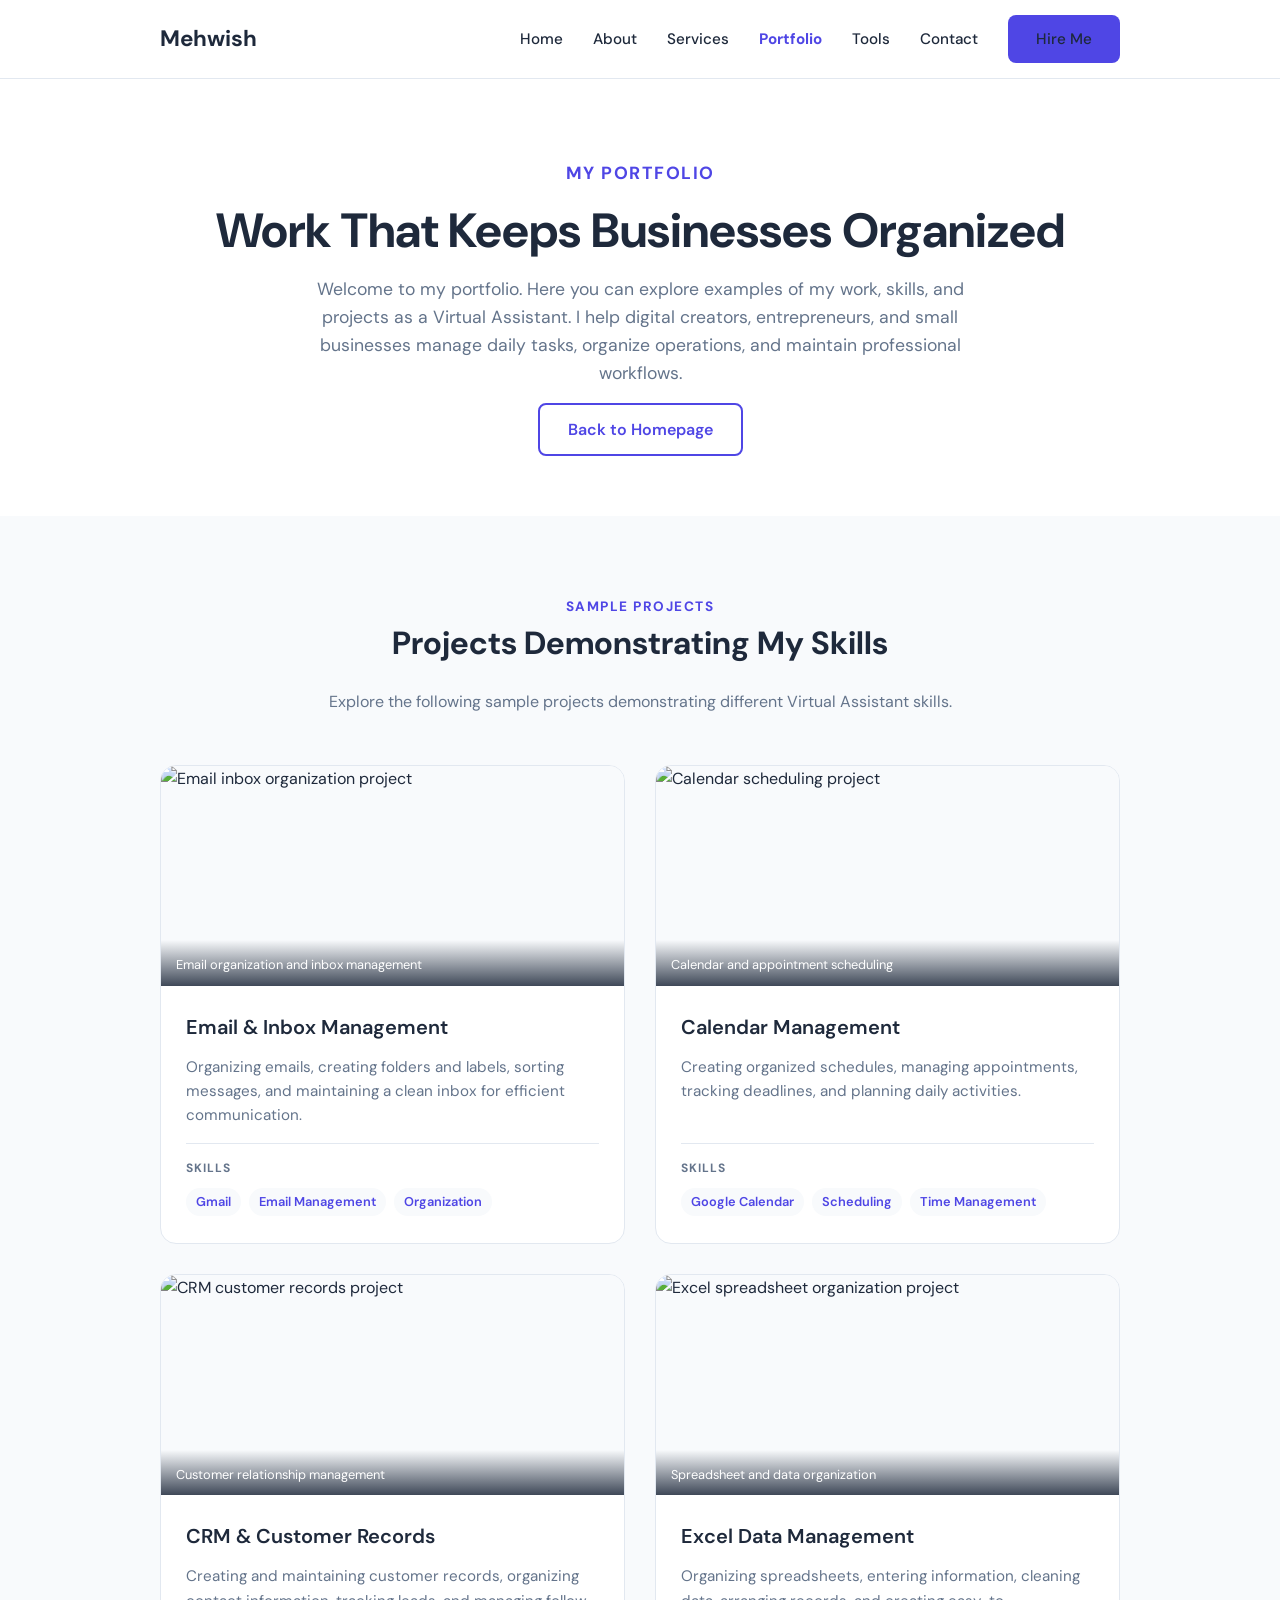
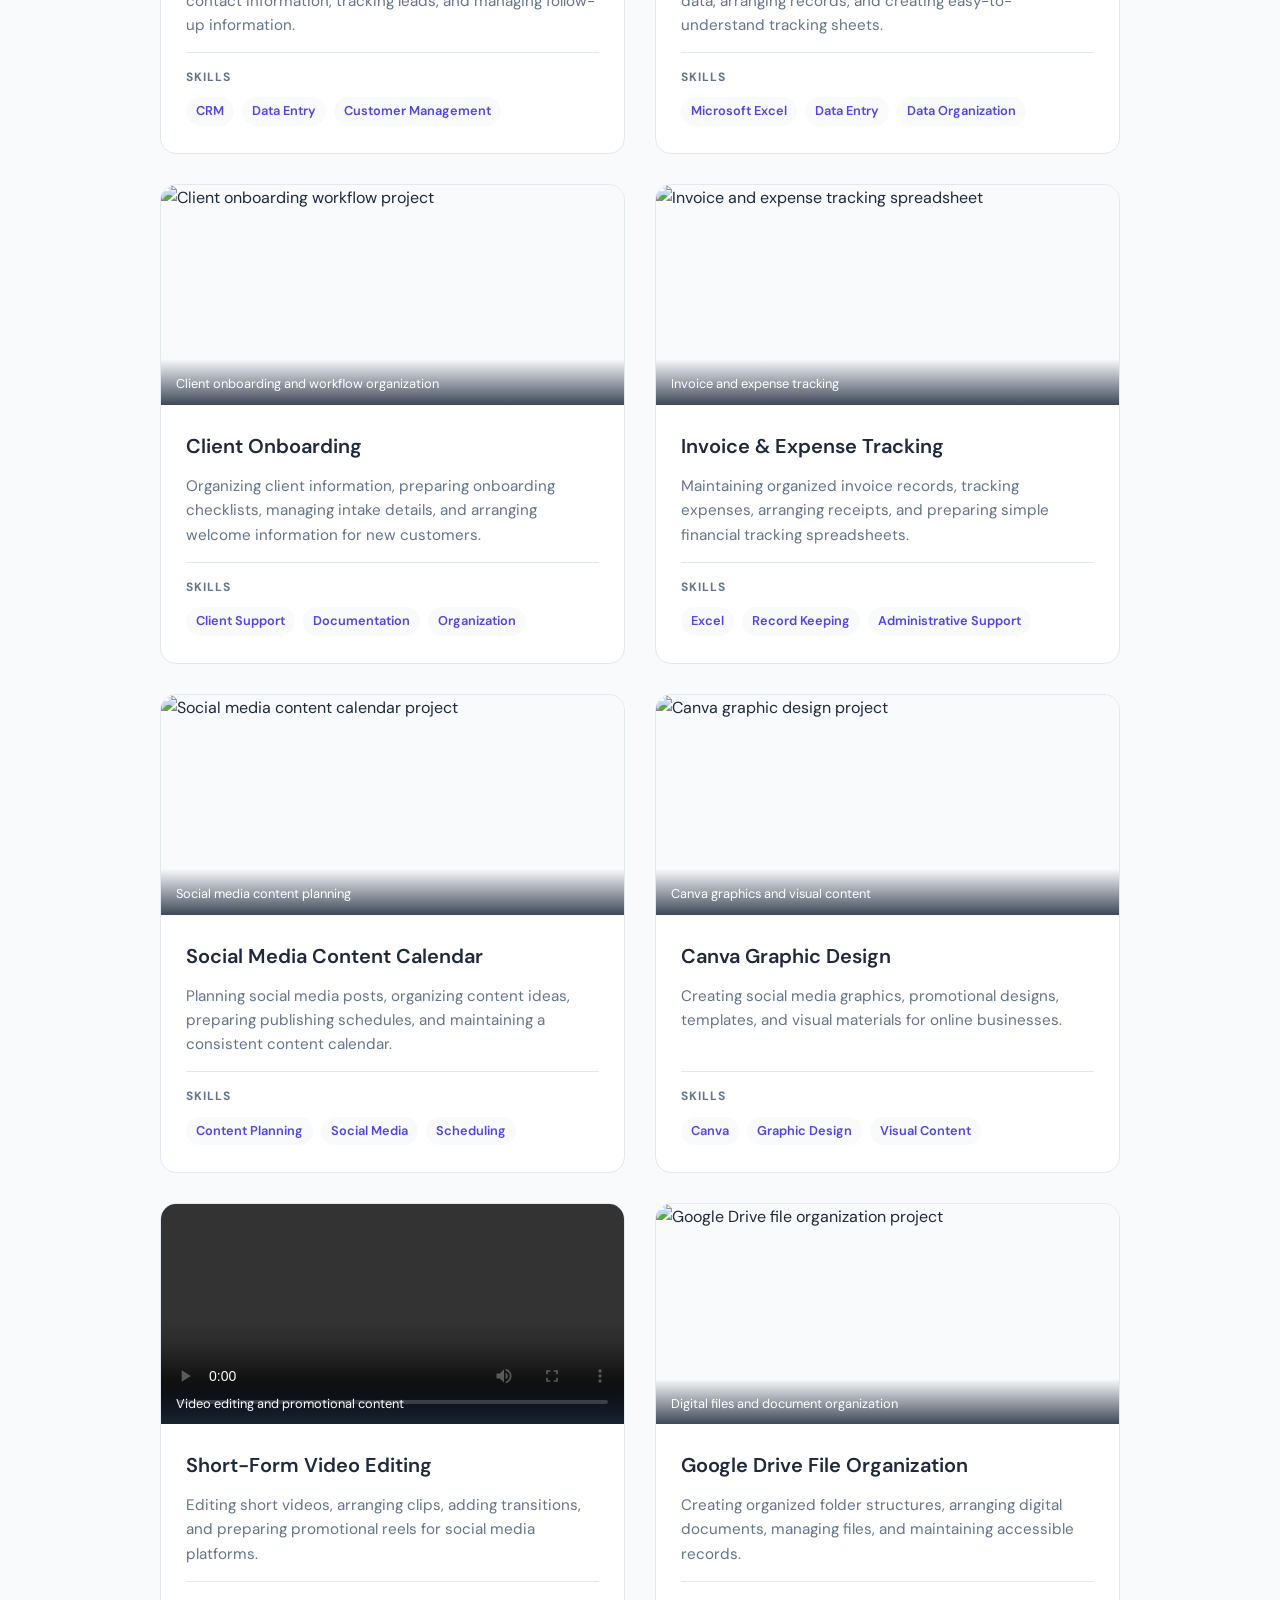
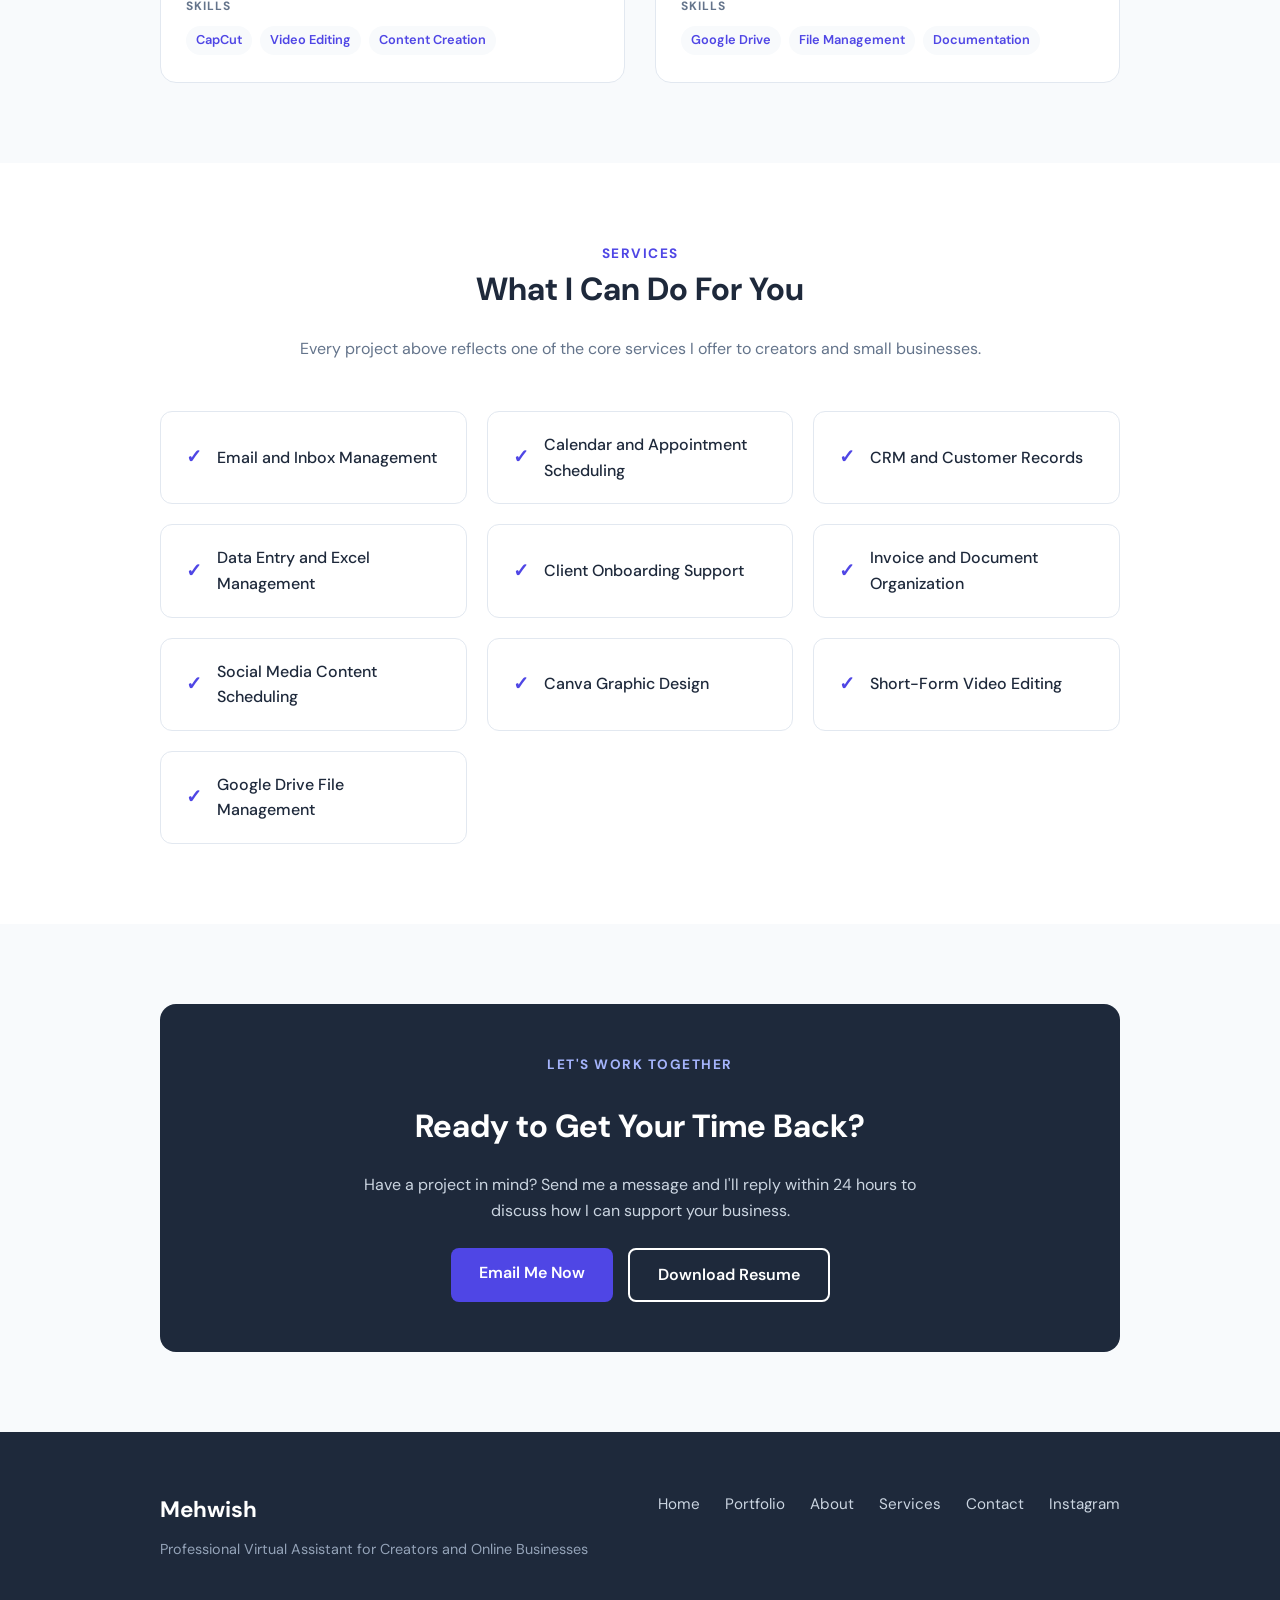
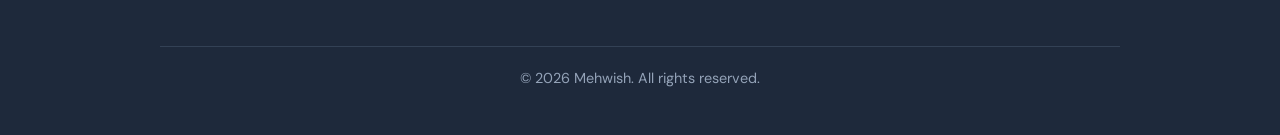
==== commit ec14102a: "Update portfolio.html" ====
--- a/portfolio.html
+++ b/portfolio.html
@@ -1,548 +1,425 @@
-
 <!DOCTYPE html>
 <html lang="en">
-
 <head>
     <meta charset="UTF-8">
     <meta name="viewport" content="width=device-width, initial-scale=1.0">
-
-    <title>Mehwish Asghar | Virtual Assistant Portfolio</title>
-
-    <meta name="description"
-        content="Explore the portfolio of Mehwish Asghar, a Virtual Assistant providing administrative support, data management, CRM organization, Canva design, and content assistance.">
-
+    <title>Portfolio | Mehwish - Professional Virtual Assistant</title>
+    <meta name="description" content="Explore the portfolio of Mehwish Asghar, a Virtual Assistant providing administrative support, data management, CRM organization, Canva design, and content assistance.">
     <meta name="author" content="Mehwish Asghar">
+
+    <!-- Google Fonts -->
+    <link rel="preconnect" href="https://fonts.googleapis.com">
+    <link rel="preconnect" href="https://fonts.gstatic.com" crossorigin>
+    <link href="https://fonts.googleapis.com/css2?family=DM+Sans:wght@400;500;600;700&display=swap" rel="stylesheet">
+
+    <style>
+        /* --- RESET & BASE STYLES --- */
+        :root {
+            --primary: #4f46e5;
+            --primary-hover: #4338ca;
+            --text-dark: #1e293b;
+            --text-light: #64748b;
+            --bg-light: #f8fafc;
+            --white: #ffffff;
+            --border: #e2e8f0;
+        }
+        * { margin: 0; padding: 0; box-sizing: border-box; }
+        body { font-family: 'DM Sans', sans-serif; line-height: 1.6; color: var(--text-dark); background: var(--white); }
+        a { text-decoration: none; color: inherit; transition: 0.3s; }
+        ul { list-style: none; }
+        img, video { max-width: 100%; display: block; }
+        .container { max-width: 1000px; margin: 0 auto; padding: 0 20px; }
+        .section { padding: 80px 0; }
+        .section-light { background-color: var(--bg-light); }
+        .text-center { text-align: center; }
+
+        /* --- TYPOGRAPHY --- */
+        .eyebrow { text-transform: uppercase; letter-spacing: 1.5px; font-size: 0.85rem; font-weight: 700; color: var(--primary); margin-bottom: 10px; }
+        h1 { font-size: 3rem; font-weight: 700; line-height: 1.2; margin-bottom: 15px; }
+        h2 { font-size: 2rem; font-weight: 700; margin-bottom: 20px; }
+        h3 { font-size: 1.25rem; font-weight: 600; margin-bottom: 10px; }
+        p { color: var(--text-light); margin-bottom: 15px; }
+
+        /* --- BUTTONS --- */
+        .button { display: inline-block; padding: 12px 28px; border-radius: 8px; font-weight: 600; font-size: 1rem; cursor: pointer; border: none; }
+        .button-primary { background: var(--primary); color: var(--white); }
+        .button-primary:hover { background: var(--primary-hover); }
+        .button-secondary { background: transparent; color: var(--primary); border: 2px solid var(--primary); }
+        .button-secondary:hover { background: var(--bg-light); }
+
+        /* --- NAVIGATION --- */
+        .navbar { position: sticky; top: 0; background: rgba(255, 255, 255, 0.95); backdrop-filter: blur(10px); border-bottom: 1px solid var(--border); z-index: 1000; padding: 15px 0; }
+        .nav-container { display: flex; justify-content: space-between; align-items: center; }
+        .logo { font-size: 1.4rem; font-weight: 700; color: var(--text-dark); }
+        .nav-links { display: flex; gap: 30px; align-items: center; }
+        .nav-links a { font-weight: 500; font-size: 0.95rem; color: var(--text-dark); }
+        .nav-links a:hover { color: var(--primary); }
+        .nav-links a.active { color: var(--primary); font-weight: 700; }
+        .menu-button { display: none; background: none; border: none; font-size: 1.5rem; cursor: pointer; }
+
+        /* --- PAGE HERO --- */
+        .page-hero { padding: 80px 0 60px; text-align: center; }
+        .page-hero .eyebrow { margin-bottom: 15px; }
+        .page-hero p { max-width: 700px; margin: 0 auto 15px; font-size: 1.1rem; }
+
+        /* --- SECTION HEADING --- */
+        .section-heading { text-align: center; max-width: 700px; margin: 0 auto 50px; }
+        .section-heading p { margin-bottom: 0; }
+
+        /* --- PROJECT CARDS --- */
+        .project-grid { display: grid; grid-template-columns: repeat(auto-fit, minmax(320px, 1fr)); gap: 30px; }
+        .project-card {
+            background: var(--white);
+            border-radius: 16px;
+            border: 1px solid var(--border);
+            overflow: hidden;
+            transition: 0.3s;
+            display: flex;
+            flex-direction: column;
+        }
+        .project-card:hover { transform: translateY(-5px); box-shadow: 0 15px 30px rgba(0,0,0,0.05); border-color: var(--primary); }
+        .project-media { position: relative; background: var(--bg-light); }
+        .project-media img, .project-media video { width: 100%; height: 220px; object-fit: cover; }
+        .project-media figcaption {
+            position: absolute; bottom: 0; left: 0; right: 0;
+            background: linear-gradient(to top, rgba(30,41,59,0.85), transparent);
+            color: var(--white); font-size: 0.8rem; padding: 15px 15px 10px;
+        }
+        .project-body { padding: 25px; display: flex; flex-direction: column; flex: 1; }
+        .project-body h3 { margin-bottom: 12px; }
+        .project-body p { font-size: 0.95rem; }
+        .skills-tag { display: inline-block; background: var(--bg-light); color: var(--primary); font-size: 0.8rem; font-weight: 600; padding: 4px 10px; border-radius: 20px; margin: 2px 4px 2px 0; }
+        .project-skills { margin-top: auto; padding-top: 15px; border-top: 1px solid var(--border); }
+        .project-skills strong { display: block; font-size: 0.75rem; text-transform: uppercase; letter-spacing: 1px; color: var(--text-light); margin-bottom: 8px; }
+
+        /* --- SERVICE LIST --- */
+        .service-list { display: grid; grid-template-columns: repeat(auto-fit, minmax(260px, 1fr)); gap: 20px; }
+        .service-item { background: var(--white); border: 1px solid var(--border); border-radius: 12px; padding: 20px 25px; display: flex; align-items: center; gap: 15px; transition: 0.3s; }
+        .service-item:hover { border-color: var(--primary); }
+        .service-item .check { color: var(--primary); font-weight: 700; font-size: 1.2rem; }
+        .service-item p { margin: 0; font-weight: 500; color: var(--text-dark); }
+
+        /* --- CONTACT CTA --- */
+        .cta-box { background: var(--text-dark); border-radius: 16px; padding: 50px; text-align: center; color: var(--white); }
+        .cta-box h2 { color: var(--white); }
+        .cta-box p { color: #cbd5e1; max-width: 600px; margin: 0 auto 25px; }
+        .cta-box .button-primary { background: var(--primary); }
+        .cta-box .button-primary:hover { background: var(--primary-hover); }
+        .cta-box .button-secondary { color: var(--white); border-color: var(--white); }
+        .cta-box .button-secondary:hover { background: rgba(255,255,255,0.1); }
+        .cta-actions { display: flex; gap: 15px; justify-content: center; flex-wrap: wrap; }
+
+        /* --- FOOTER --- */
+        .footer { background: var(--text-dark); color: var(--white); padding: 60px 0 30px; }
+        .footer-container { display: flex; justify-content: space-between; align-items: flex-start; flex-wrap: wrap; gap: 30px; }
+        .footer .logo { color: var(--white); margin-bottom: 10px; display: block; }
+        .footer p { color: #94a3b8; font-size: 0.9rem; }
+        .footer-links { display: flex; gap: 25px; }
+        .footer-links a { color: #cbd5e1; font-size: 0.95rem; }
+        .footer-links a:hover { color: var(--white); }
+        .copyright { width: 100%; text-align: center; margin-top: 40px; padding-top: 20px; border-top: 1px solid #334155; color: #64748b; font-size: 0.85rem; }
+
+        /* --- MOBILE RESPONSIVE --- */
+        @media (max-width: 768px) {
+            h1 { font-size: 2.2rem; }
+            h2 { font-size: 1.6rem; }
+            .nav-links { display: none; position: absolute; top: 100%; left: 0; right: 0; background: var(--white); flex-direction: column; padding: 20px; border-bottom: 1px solid var(--border); gap: 15px; }
+            .nav-links.open { display: flex; }
+            .menu-button { display: block; }
+            .project-grid { grid-template-columns: 1fr; }
+            .cta-box { padding: 35px 20px; }
+            .footer-container { flex-direction: column; text-align: center; align-items: center; }
+            .footer-links { flex-wrap: wrap; justify-content: center; }
+        }
+    </style>
 </head>
-
 <body>
 
-    <!-- HEADER -->
-    <header>
-
-        <h1>Mehwish Asghar</h1>
-
-        <p>Professional Virtual Assistant</p>
-
-        <nav aria-label="Main navigation">
-
-            <a href="index.html">Home</a> |
-            <a href="index.html#about">About</a> |
-            <a href="index.html#services">Services</a> |
-            <a href="portfolio.html">Portfolio</a> |
-            <a href="index.html#tools">Tools</a> |
-            <a href="Mehwish-Asghar-CV.pdf" download>Resume</a> |
-            <a href="index.html#contact">Contact</a>
-
-        </nav>
-
+    <!-- NAVIGATION -->
+    <header class="navbar">
+        <div class="container nav-container">
+            <a href="index.html" class="logo">Mehwish</a>
+            <nav class="nav-links" id="main-nav">
+                <a href="index.html">Home</a>
+                <a href="index.html#about">About</a>
+                <a href="index.html#services">Services</a>
+                <a href="portfolio.html" class="active">Portfolio</a>
+                <a href="index.html#tools">Tools</a>
+                <a href="index.html#contact">Contact</a>
+                <a href="mailto:mehwishasghar958@gmail.com" class="button button-primary">Hire Me</a>
+            </nav>
+            <button class="menu-button" onclick="document.getElementById('main-nav').classList.toggle('open')">☰</button>
+        </div>
     </header>
 
-
     <main>
-
-        <!-- INTRODUCTION -->
-        <section id="home">
-
-            <h2>My Portfolio</h2>
-
-            <p>
-                Welcome to my portfolio. Here you can explore examples
-                of my work, skills, and projects as a Virtual Assistant.
-            </p>
-
-            <p>
-                I help digital creators, entrepreneurs, and small
-                businesses manage their daily tasks, organize their
-                operations, and maintain professional workflows.
-            </p>
-
-            <a href="index.html">Back to Homepage</a>
-
+        <!-- PAGE HERO -->
+        <section class="page-hero">
+            <div class="container">
+                <p class="eyebrow">MY PORTFOLIO</p>
+                <h1>Work That Keeps Businesses Organized</h1>
+                <p>
+                    Welcome to my portfolio. Here you can explore examples of my work, skills, and projects as a Virtual Assistant. I help digital creators, entrepreneurs, and small businesses manage daily tasks, organize operations, and maintain professional workflows.
+                </p>
+                <a href="index.html" class="button button-secondary">Back to Homepage</a>
+            </div>
         </section>
 
-
-        <!-- ABOUT -->
-        <section id="about">
-
-            <h2>About My Work</h2>
-
-            <p>
-                I am a detail-oriented Virtual Assistant based in Pakistan.
-                My work focuses on administrative support, email management,
-                customer records, data organization, content assistance,
-                and digital productivity.
-            </p>
-
-            <p>
-                I believe in accuracy, clear communication, organization,
-                and delivering work on time.
-            </p>
-
+        <!-- PROJECTS SECTION -->
+        <section id="portfolio" class="section section-light">
+            <div class="container">
+                <div class="section-heading">
+                    <p class="eyebrow">SAMPLE PROJECTS</p>
+                    <h2>Projects Demonstrating My Skills</h2>
+                    <p>Explore the following sample projects demonstrating different Virtual Assistant skills.</p>
+                </div>
+
+                <div class="project-grid">
+
+                    <!-- PROJECT 1 -->
+                    <article class="project-card">
+                        <figure class="project-media">
+                            <img src="project-01-inbox-management.jpg" alt="Email inbox organization project" loading="lazy">
+                            <figcaption>Email organization and inbox management</figcaption>
+                        </figure>
+                        <div class="project-body">
+                            <h3>Email & Inbox Management</h3>
+                            <p>Organizing emails, creating folders and labels, sorting messages, and maintaining a clean inbox for efficient communication.</p>
+                            <div class="project-skills">
+                                <strong>Skills</strong>
+                                <span class="skills-tag">Gmail</span>
+                                <span class="skills-tag">Email Management</span>
+                                <span class="skills-tag">Organization</span>
+                            </div>
+                        </div>
+                    </article>
+
+                    <!-- PROJECT 2 -->
+                    <article class="project-card">
+                        <figure class="project-media">
+                            <img src="project-02-calendar-management.jpg" alt="Calendar scheduling project" loading="lazy">
+                            <figcaption>Calendar and appointment scheduling</figcaption>
+                        </figure>
+                        <div class="project-body">
+                            <h3>Calendar Management</h3>
+                            <p>Creating organized schedules, managing appointments, tracking deadlines, and planning daily activities.</p>
+                            <div class="project-skills">
+                                <strong>Skills</strong>
+                                <span class="skills-tag">Google Calendar</span>
+                                <span class="skills-tag">Scheduling</span>
+                                <span class="skills-tag">Time Management</span>
+                            </div>
+                        </div>
+                    </article>
+
+                    <!-- PROJECT 3 -->
+                    <article class="project-card">
+                        <figure class="project-media">
+                            <img src="project-03-crm-management.jpg" alt="CRM customer records project" loading="lazy">
+                            <figcaption>Customer relationship management</figcaption>
+                        </figure>
+                        <div class="project-body">
+                            <h3>CRM & Customer Records</h3>
+                            <p>Creating and maintaining customer records, organizing contact information, tracking leads, and managing follow-up information.</p>
+                            <div class="project-skills">
+                                <strong>Skills</strong>
+                                <span class="skills-tag">CRM</span>
+                                <span class="skills-tag">Data Entry</span>
+                                <span class="skills-tag">Customer Management</span>
+                            </div>
+                        </div>
+                    </article>
+
+                    <!-- PROJECT 4 -->
+                    <article class="project-card">
+                        <figure class="project-media">
+                            <img src="project-04-excel-data.jpg" alt="Excel spreadsheet organization project" loading="lazy">
+                            <figcaption>Spreadsheet and data organization</figcaption>
+                        </figure>
+                        <div class="project-body">
+                            <h3>Excel Data Management</h3>
+                            <p>Organizing spreadsheets, entering information, cleaning data, arranging records, and creating easy-to-understand tracking sheets.</p>
+                            <div class="project-skills">
+                                <strong>Skills</strong>
+                                <span class="skills-tag">Microsoft Excel</span>
+                                <span class="skills-tag">Data Entry</span>
+                                <span class="skills-tag">Data Organization</span>
+                            </div>
+                        </div>
+                    </article>
+
+                    <!-- PROJECT 5 -->
+                    <article class="project-card">
+                        <figure class="project-media">
+                            <img src="project-05-client-onboarding.jpg" alt="Client onboarding workflow project" loading="lazy">
+                            <figcaption>Client onboarding and workflow organization</figcaption>
+                        </figure>
+                        <div class="project-body">
+                            <h3>Client Onboarding</h3>
+                            <p>Organizing client information, preparing onboarding checklists, managing intake details, and arranging welcome information for new customers.</p>
+                            <div class="project-skills">
+                                <strong>Skills</strong>
+                                <span class="skills-tag">Client Support</span>
+                                <span class="skills-tag">Documentation</span>
+                                <span class="skills-tag">Organization</span>
+                            </div>
+                        </div>
+                    </article>
+
+                    <!-- PROJECT 6 -->
+                    <article class="project-card">
+                        <figure class="project-media">
+                            <img src="project-06-invoice-tracking.jpg" alt="Invoice and expense tracking spreadsheet" loading="lazy">
+                            <figcaption>Invoice and expense tracking</figcaption>
+                        </figure>
+                        <div class="project-body">
+                            <h3>Invoice & Expense Tracking</h3>
+                            <p>Maintaining organized invoice records, tracking expenses, arranging receipts, and preparing simple financial tracking spreadsheets.</p>
+                            <div class="project-skills">
+                                <strong>Skills</strong>
+                                <span class="skills-tag">Excel</span>
+                                <span class="skills-tag">Record Keeping</span>
+                                <span class="skills-tag">Administrative Support</span>
+                            </div>
+                        </div>
+                    </article>
+
+                    <!-- PROJECT 7 -->
+                    <article class="project-card">
+                        <figure class="project-media">
+                            <img src="project-07-content-calendar.jpg" alt="Social media content calendar project" loading="lazy">
+                            <figcaption>Social media content planning</figcaption>
+                        </figure>
+                        <div class="project-body">
+                            <h3>Social Media Content Calendar</h3>
+                            <p>Planning social media posts, organizing content ideas, preparing publishing schedules, and maintaining a consistent content calendar.</p>
+                            <div class="project-skills">
+                                <strong>Skills</strong>
+                                <span class="skills-tag">Content Planning</span>
+                                <span class="skills-tag">Social Media</span>
+                                <span class="skills-tag">Scheduling</span>
+                            </div>
+                        </div>
+                    </article>
+
+                    <!-- PROJECT 8 -->
+                    <article class="project-card">
+                        <figure class="project-media">
+                            <img src="project-08-canva-design.jpg" alt="Canva graphic design project" loading="lazy">
+                            <figcaption>Canva graphics and visual content</figcaption>
+                        </figure>
+                        <div class="project-body">
+                            <h3>Canva Graphic Design</h3>
+                            <p>Creating social media graphics, promotional designs, templates, and visual materials for online businesses.</p>
+                            <div class="project-skills">
+                                <strong>Skills</strong>
+                                <span class="skills-tag">Canva</span>
+                                <span class="skills-tag">Graphic Design</span>
+                                <span class="skills-tag">Visual Content</span>
+                            </div>
+                        </div>
+                    </article>
+
+                    <!-- PROJECT 9 (Video) -->
+                    <article class="project-card">
+                        <figure class="project-media">
+                            <video controls preload="metadata">
+                                <source src="project-09-video-editing.mp4" type="video/mp4">
+                                Your browser does not support video playback.
+                            </video>
+                            <figcaption>Video editing and promotional content</figcaption>
+                        </figure>
+                        <div class="project-body">
+                            <h3>Short-Form Video Editing</h3>
+                            <p>Editing short videos, arranging clips, adding transitions, and preparing promotional reels for social media platforms.</p>
+                            <div class="project-skills">
+                                <strong>Skills</strong>
+                                <span class="skills-tag">CapCut</span>
+                                <span class="skills-tag">Video Editing</span>
+                                <span class="skills-tag">Content Creation</span>
+                            </div>
+                        </div>
+                    </article>
+
+                    <!-- PROJECT 10 -->
+                    <article class="project-card">
+                        <figure class="project-media">
+                            <img src="project-10-file-organization.jpg" alt="Google Drive file organization project" loading="lazy">
+                            <figcaption>Digital files and document organization</figcaption>
+                        </figure>
+                        <div class="project-body">
+                            <h3>Google Drive File Organization</h3>
+                            <p>Creating organized folder structures, arranging digital documents, managing files, and maintaining accessible records.</p>
+                            <div class="project-skills">
+                                <strong>Skills</strong>
+                                <span class="skills-tag">Google Drive</span>
+                                <span class="skills-tag">File Management</span>
+                                <span class="skills-tag">Documentation</span>
+                            </div>
+                        </div>
+                    </article>
+
+                </div>
+            </div>
         </section>
 
-
-        <!-- PROJECTS -->
-        <section id="portfolio">
-
-            <h2>My Projects</h2>
-
-            <p>
-                Explore the following sample projects demonstrating
-                different Virtual Assistant skills.
-            </p>
-
-
-            <!-- PROJECT 1 -->
-            <article>
-
-                <h3>Project 01: Email and Inbox Management</h3>
-
-                <figure>
-                    <img
-                        src="project-01-inbox-management.jpg"
-                        alt="Email inbox organization project"
-                        loading="lazy">
-                    <figcaption>Email organization and inbox management</figcaption>
-                </figure>
-
-                <p>
-                    Organizing emails, creating folders and labels,
-                    sorting messages, and maintaining a clean inbox
-                    for efficient communication.
-                </p>
-
-                <p><strong>Skills:</strong> Gmail, Email Management, Organization</p>
-
-            </article>
-
-
-            <!-- PROJECT 2 -->
-            <article>
-
-                <h3>Project 02: Calendar Management</h3>
-
-                <figure>
-                    <img
-                        src="project-02-calendar-management.jpg"
-                        alt="Calendar scheduling project"
-                        loading="lazy">
-                    <figcaption>Calendar and appointment scheduling</figcaption>
-                </figure>
-
-                <p>
-                    Creating organized schedules, managing appointments,
-                    tracking deadlines, and planning daily activities.
-                </p>
-
-                <p><strong>Skills:</strong> Google Calendar, Scheduling, Time Management</p>
-
-            </article>
-
-
-            <!-- PROJECT 3 -->
-            <article>
-
-                <h3>Project 03: CRM and Customer Records</h3>
-
-                <figure>
-                    <img
-                        src="project-03-crm-management.jpg"
-                        alt="CRM customer records project"
-                        loading="lazy">
-                    <figcaption>Customer relationship management</figcaption>
-                </figure>
-
-                <p>
-                    Creating and maintaining customer records,
-                    organizing contact information, tracking leads,
-                    and managing follow-up information.
-                </p>
-
-                <p><strong>Skills:</strong> CRM, Data Entry, Customer Management</p>
-
-            </article>
-
-
-            <!-- PROJECT 4 -->
-            <article>
-
-                <h3>Project 04: Excel Data Management</h3>
-
-                <figure>
-                    <img
-                        src="project-04-excel-data.jpg"
-                        alt="Excel spreadsheet organization project"
-                        loading="lazy">
-                    <figcaption>Spreadsheet and data organization</figcaption>
-                </figure>
-
-                <p>
-                    Organizing spreadsheets, entering information,
-                    cleaning data, arranging records, and creating
-                    easy-to-understand tracking sheets.
-                </p>
-
-                <p><strong>Skills:</strong> Microsoft Excel, Data Entry, Data Organization</p>
-
-            </article>
-
-
-            <!-- PROJECT 5 -->
-            <article>
-
-                <h3>Project 05: Client Onboarding</h3>
-
-                <figure>
-                    <img
-                        src="project-05-client-onboarding.jpg"
-                        alt="Client onboarding workflow project"
-                        loading="lazy">
-                    <figcaption>Client onboarding and workflow organization</figcaption>
-                </figure>
-
-                <p>
-                    Organizing client information, preparing onboarding
-                    checklists, managing intake details, and arranging
-                    welcome information for new customers.
-                </p>
-
-                <p><strong>Skills:</strong> Client Support, Documentation, Organization</p>
-
-            </article>
-
-
-            <!-- PROJECT 6 -->
-            <article>
-
-                <h3>Project 06: Invoice and Expense Tracking</h3>
-
-                <figure>
-                    <img
-                        src="project-06-invoice-tracking.jpg"
-                        alt="Invoice and expense tracking spreadsheet"
-                        loading="lazy">
-                    <figcaption>Invoice and expense tracking</figcaption>
-                </figure>
-
-                <p>
-                    Maintaining organized invoice records, tracking
-                    expenses, arranging receipts, and preparing
-                    simple financial tracking spreadsheets.
-                </p>
-
-                <p><strong>Skills:</strong> Excel, Record Keeping, Administrative Support</p>
-
-            </article>
-
-
-            <!-- PROJECT 7 -->
-            <article>
-
-                <h3>Project 07: Social Media Content Calendar</h3>
-
-                <figure>
-                    <img
-                        src="project-07-content-calendar.jpg"
-                        alt="Social media content calendar project"
-                        loading="lazy">
-                    <figcaption>Social media content planning</figcaption>
-                </figure>
-
-                <p>
-                    Planning social media posts, organizing content
-                    ideas, preparing publishing schedules, and
-                    maintaining a consistent content calendar.
-                </p>
-
-                <p><strong>Skills:</strong> Content Planning, Social Media, Scheduling</p>
-
-            </article>
-
-
-            <!-- PROJECT 8 -->
-            <article>
-
-                <h3>Project 08: Canva Graphic Design</h3>
-
-                <figure>
-                    <img
-                        src="project-08-canva-design.jpg"
-                        alt="Canva graphic design project"
-                        loading="lazy">
-                    <figcaption>Canva graphics and visual content</figcaption>
-                </figure>
-
-                <p>
-                    Creating social media graphics, promotional
-                    designs, templates, and visual materials
-                    for online businesses.
-                </p>
-
-                <p><strong>Skills:</strong> Canva, Graphic Design, Visual Content</p>
-
-            </article>
-
-
-            <!-- PROJECT 9 -->
-            <article>
-
-                <h3>Project 09: Short-Form Video Editing</h3>
-
-                <figure>
-
-                    <video controls preload="metadata">
-                        <source
-                            src="project-09-video-editing.mp4"
-                            type="video/mp4">
-
-                        Your browser does not support video playback.
-
-                    </video>
-
-                    <figcaption>Video editing and promotional content</figcaption>
-
-                </figure>
-
-                <p>
-                    Editing short videos, arranging clips,
-                    adding transitions, and preparing promotional
-                    reels for social media platforms.
-                </p>
-
-                <p><strong>Skills:</strong> CapCut, Video Editing, Content Creation</p>
-
-            </article>
-
-
-            <!-- PROJECT 10 -->
-            <article>
-
-                <h3>Project 10: Google Drive File Organization</h3>
-
-                <figure>
-                    <img
-                        src="project-10-file-organization.jpg"
-                        alt="Google Drive file organization project"
-                        loading="lazy">
-                    <figcaption>Digital files and document organization</figcaption>
-                </figure>
-
-                <p>
-                    Creating organized folder structures,
-                    arranging digital documents, managing files,
-                    and maintaining accessible records.
-                </p>
-
-                <p><strong>Skills:</strong> Google Drive, File Management, Documentation</p>
-
-            </article>
-
+        <!-- SERVICES SUMMARY -->
+        <section id="services" class="section">
+            <div class="container">
+                <div class="section-heading">
+                    <p class="eyebrow">SERVICES</p>
+                    <h2>What I Can Do For You</h2>
+                    <p>Every project above reflects one of the core services I offer to creators and small businesses.</p>
+                </div>
+                <div class="service-list">
+                    <div class="service-item"><span class="check">✓</span><p>Email and Inbox Management</p></div>
+                    <div class="service-item"><span class="check">✓</span><p>Calendar and Appointment Scheduling</p></div>
+                    <div class="service-item"><span class="check">✓</span><p>CRM and Customer Records</p></div>
+                    <div class="service-item"><span class="check">✓</span><p>Data Entry and Excel Management</p></div>
+                    <div class="service-item"><span class="check">✓</span><p>Client Onboarding Support</p></div>
+                    <div class="service-item"><span class="check">✓</span><p>Invoice and Document Organization</p></div>
+                    <div class="service-item"><span class="check">✓</span><p>Social Media Content Scheduling</p></div>
+                    <div class="service-item"><span class="check">✓</span><p>Canva Graphic Design</p></div>
+                    <div class="service-item"><span class="check">✓</span><p>Short-Form Video Editing</p></div>
+                    <div class="service-item"><span class="check">✓</span><p>Google Drive File Management</p></div>
+                </div>
+            </div>
         </section>
 
-
-        <!-- SERVICES -->
-        <section id="services">
-
-            <h2>My Services</h2>
-
-            <ul>
-                <li>Email and Inbox Management</li>
-                <li>Calendar and Appointment Scheduling</li>
-                <li>CRM and Customer Records</li>
-                <li>Data Entry and Excel Management</li>
-                <li>Client Onboarding Support</li>
-                <li>Invoice and Document Organization</li>
-                <li>Social Media Content Scheduling</li>
-                <li>Canva Graphic Design</li>
-                <li>Short-Form Video Editing</li>
-                <li>Google Drive File Management</li>
-            </ul>
-
+        <!-- CONTACT CTA -->
+        <section class="section section-light">
+            <div class="container">
+                <div class="cta-box">
+                    <p class="eyebrow" style="color: #a5b4fc;">LET'S WORK TOGETHER</p>
+                    <h2>Ready to Get Your Time Back?</h2>
+                    <p>Have a project in mind? Send me a message and I'll reply within 24 hours to discuss how I can support your business.</p>
+                    <div class="cta-actions">
+                        <a href="mailto:mehwishasghar958@gmail.com?subject=Virtual Assistant Inquiry" class="button button-primary">Email Me Now</a>
+                        <a href="Mehwish-Asghar-CV.pdf" download class="button button-secondary">Download Resume</a>
+                    </div>
+                </div>
+            </div>
         </section>
-
-
-        <!-- TOOLS -->
-        <section id="tools">
-
-            <h2>Tools I Use</h2>
-
-            <h3>Administration and Organization</h3>
-
-            <ul>
-                <li>Gmail</li>
-                <li>Google Calendar</li>
-                <li>Google Drive</li>
-                <li>Microsoft Word</li>
-            </ul>
-
-            <h3>Data and Planning</h3>
-
-            <ul>
-                <li>Microsoft Excel</li>
-                <li>Trello</li>
-            </ul>
-
-            <h3>Content and Design</h3>
-
-            <ul>
-                <li>Canva</li>
-                <li>CapCut</li>
-            </ul>
-
-        </section>
-
-
-        <!-- RESUME -->
-        <section id="resume">
-
-            <h2>My Resume</h2>
-
-            <p>
-                You can view or download my resume to learn more
-                about my skills and professional background.
-            </p>
-
-            <a href="Mehwish-Asghar-CV.pdf" download>
-                Download My Resume
-            </a>
-
-        </section>
-
-
-        <!-- CONTACT -->
-        <section id="contact">
-
-            <h2>Let's Work Together</h2>
-
-            <p>
-                Have a project in mind? Send me a message.
-                I would be happy to discuss how I can support your business.
-            </p>
-
-            <p>
-                <strong>Email:</strong>
-                <a href="mailto:mehwishasghar958@gmail.com">
-                    mehwishasghar958@gmail.com
-                </a>
-            </p>
-
-            <p>
-                <strong>Location:</strong> Pakistan
-            </p>
-
-
-            <!-- FORMSPREE CONTACT FORM -->
-            <h3>Send Me a Message</h3>
-
-            <form action="https://formspree.io/f/xljbjjay" method="POST">
-
-                <label for="name">Name</label>
-                <input
-                    type="text"
-                    id="name"
-                    name="name"
-                    placeholder="Your Name"
-                    required>
-
-                <br><br>
-
-                <label for="email">Email</label>
-                <input
-                    type="email"
-                    id="email"
-                    name="email"
-                    placeholder="Your Email Address"
-                    required>
-
-                <br><br>
-
-                <label for="service">What do you need help with?</label>
-
-                <select id="service" name="service" required>
-
-                    <option value="">Choose a service</option>
-
-                    <option>Inbox and Admin Management</option>
-
-                    <option>CRM and Customer Records</option>
-
-                    <option>Content and Creator Support</option>
-
-                    <option>Excel and Data Management</option>
-
-                    <option>Canva Graphic Design</option>
-
-                    <option>Video Editing</option>
-
-                    <option>Other</option>
-
-                </select>
-
-                <br><br>
-
-                <label for="message">Message</label>
-
-                <br>
-
-                <textarea
-                    id="message"
-                    name="message"
-                    rows="6"
-                    cols="40"
-                    placeholder="Tell me about your project..."
-                    required></textarea>
-
-                <br><br>
-
-                <button type="submit">Send Message</button>
-
-            </form>
-
-        </section>
-
     </main>
 
-
     <!-- FOOTER -->
-    <footer>
-
-        <h2>Mehwish Asghar</h2>
-
-        <p>Professional Virtual Assistant</p>
-
-        <p>
-            Helping creators and online businesses stay organized.
-        </p>
-
-        <nav aria-label="Footer navigation">
-
-            <a href="index.html">Home</a> |
-            <a href="portfolio.html">Portfolio</a> |
-            <a href="index.html#contact">Contact</a>
-
-        </nav>
-
-        <p>
-            <a
-                href="https://www.instagram.com/12___________mimi46?dlrf=MTk2ejZlanU2ZXNyZQ=="
-                target="_blank"
-                rel="noopener noreferrer">
-                Instagram
-            </a>
-        </p>
-
-        <p>
-            <a href="mailto:mehwishasghar958@gmail.com">
-                Email Me
-            </a>
-        </p>
-
-        <p>
-            &copy; 2026 Mehwish Asghar. All rights reserved.
-        </p>
-
+    <footer class="footer">
+        <div class="container footer-container">
+            <div>
+                <a href="index.html" class="logo">Mehwish</a>
+                <p>Professional Virtual Assistant for Creators and Online Businesses</p>
+            </div>
+            <div class="footer-links">
+                <a href="index.html">Home</a>
+                <a href="portfolio.html">Portfolio</a>
+                <a href="index.html#about">About</a>
+                <a href="index.html#services">Services</a>
+                <a href="index.html#contact">Contact</a>
+                <a href="https://www.instagram.com/12___________mimi46?dlrf=MTk2ejZlanU2ZXNyZQ==" target="_blank">Instagram</a>
+            </div>
+            <p class="copyright">© 2026 Mehwish. All rights reserved.</p>
+        </div>
     </footer>
 
 </body>
-
 </html>
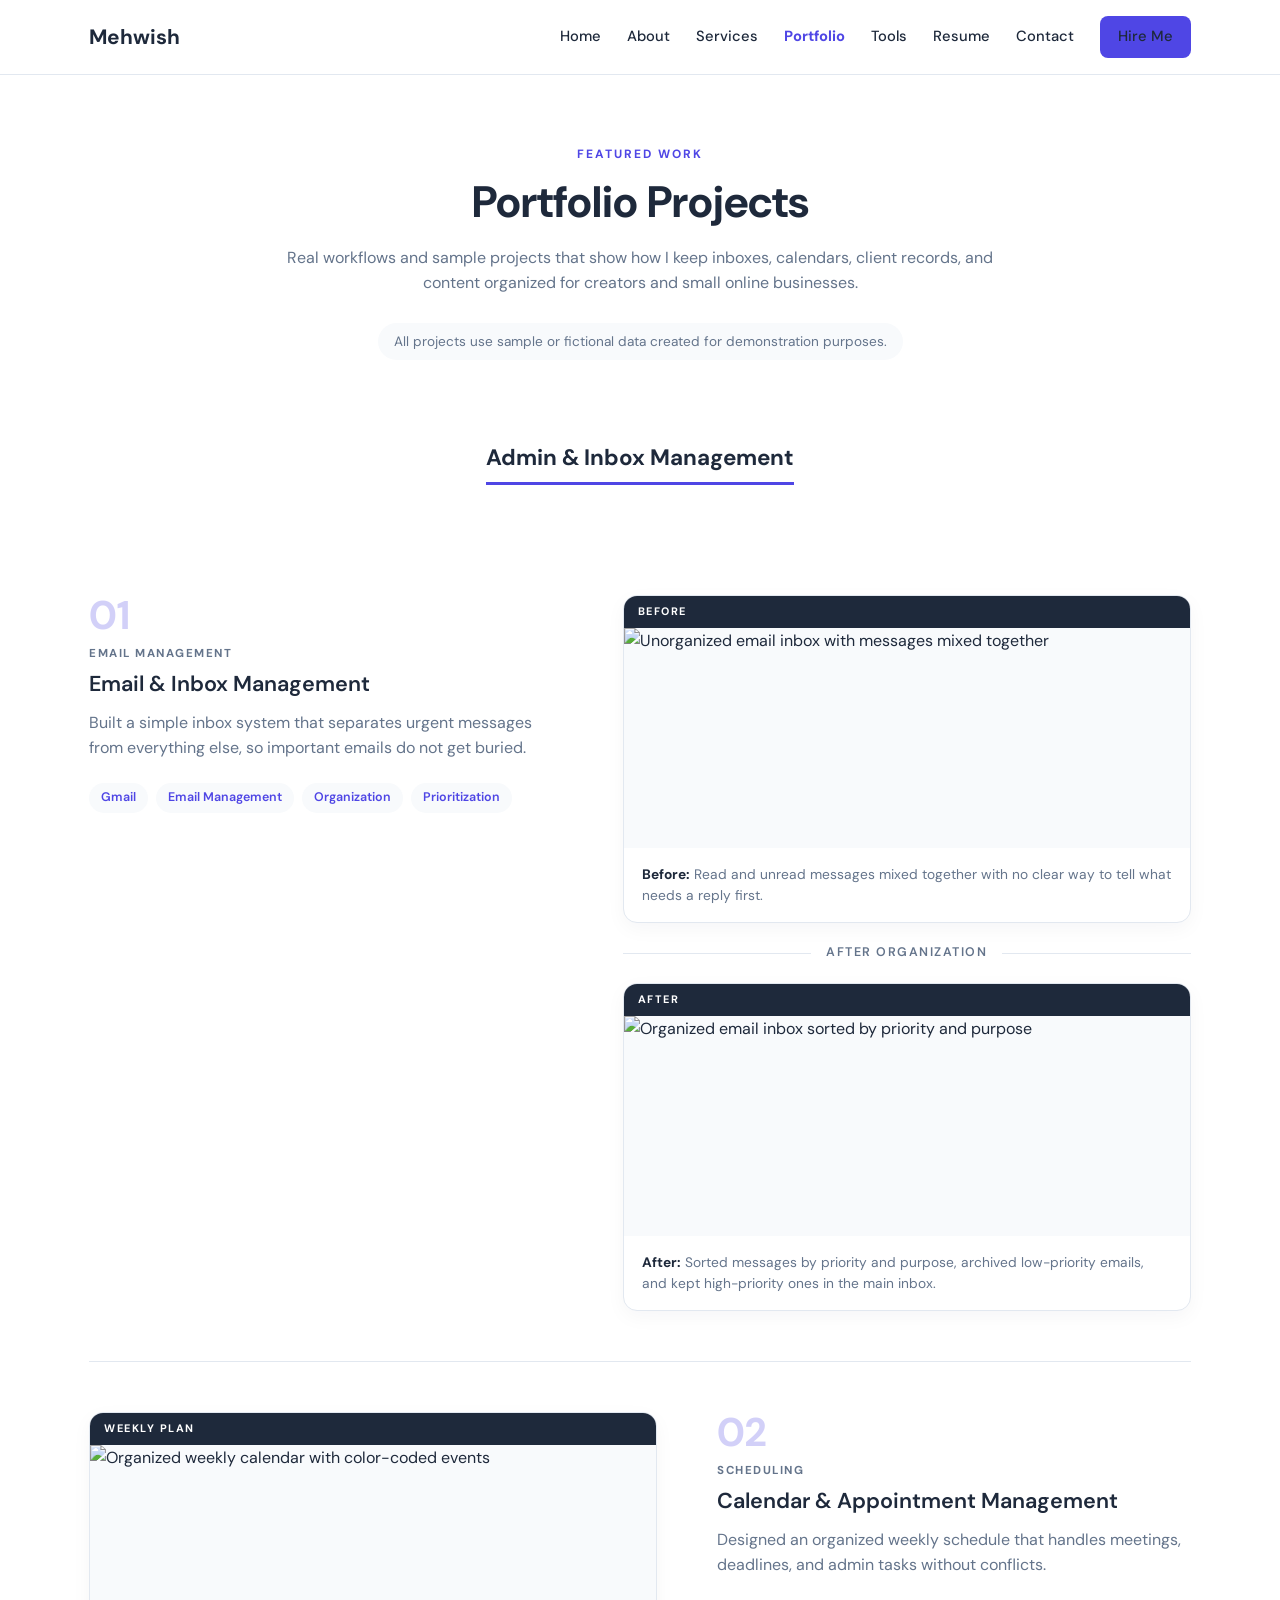
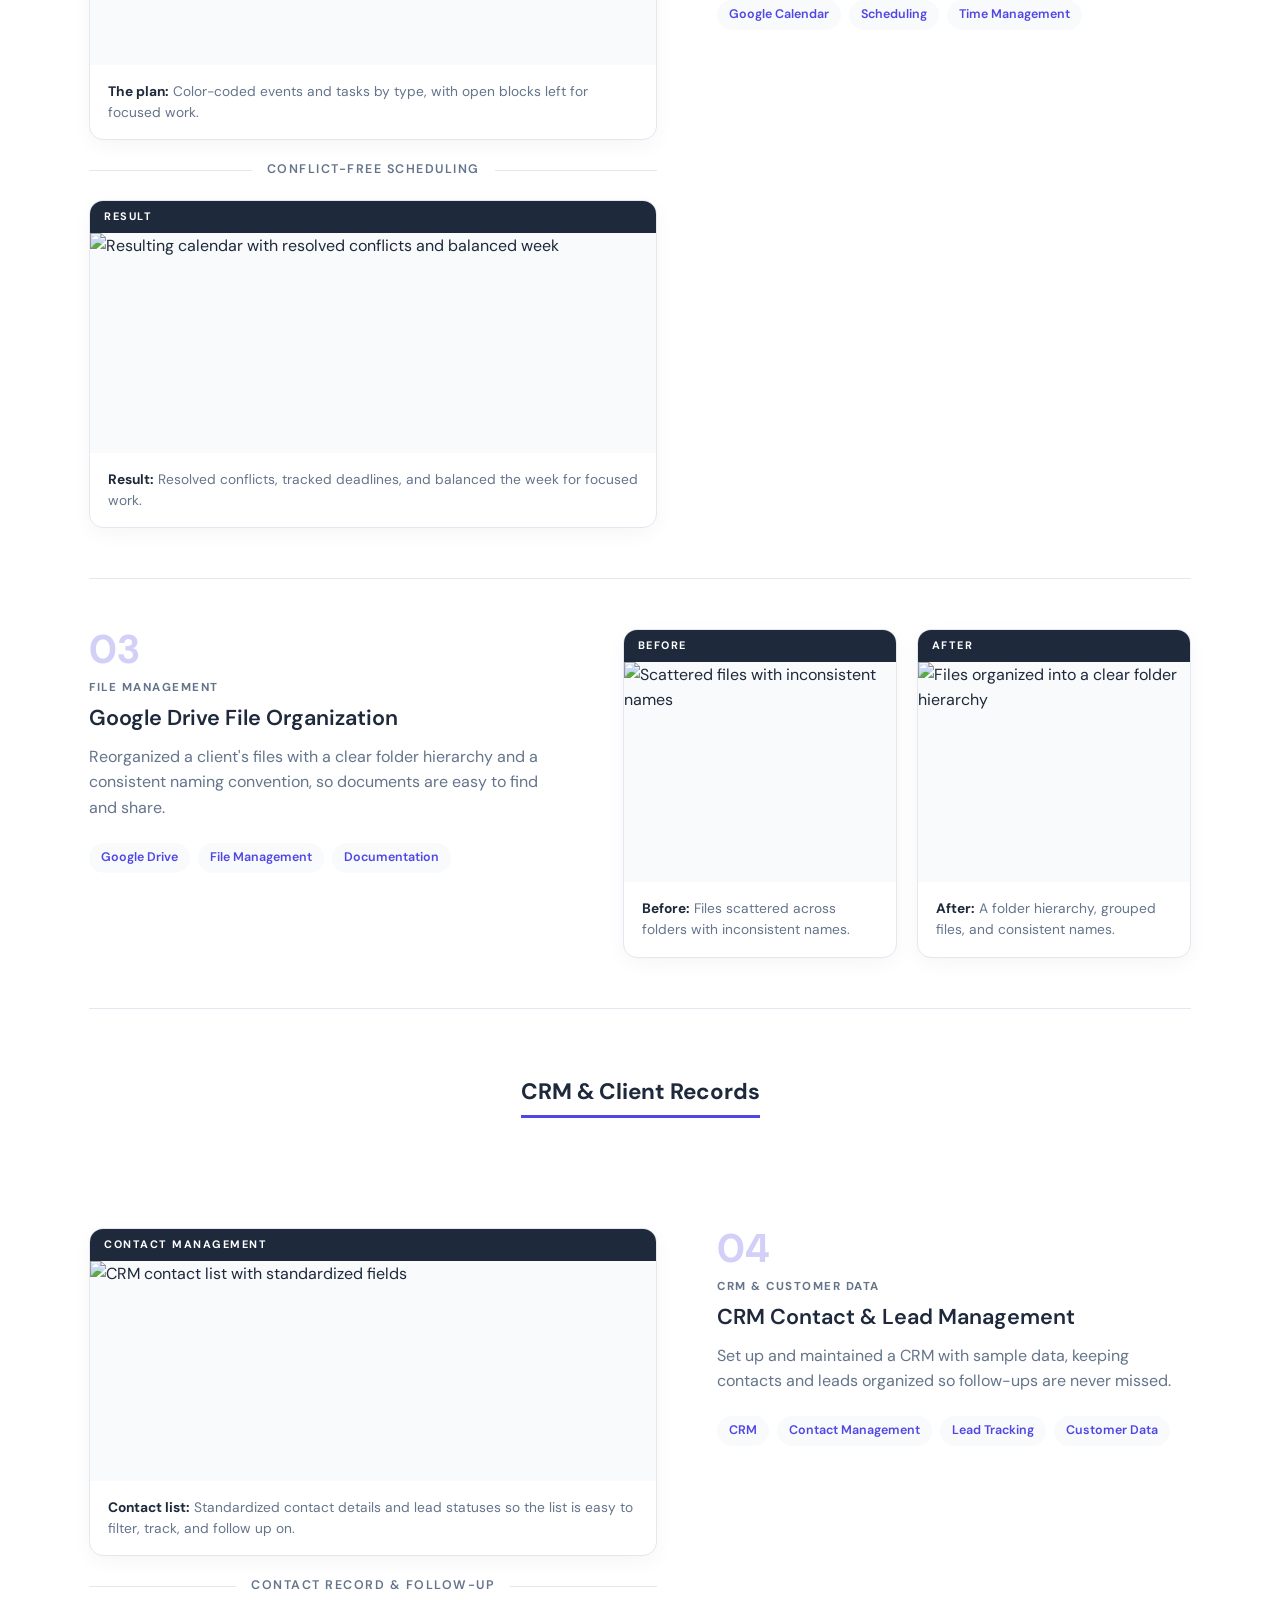
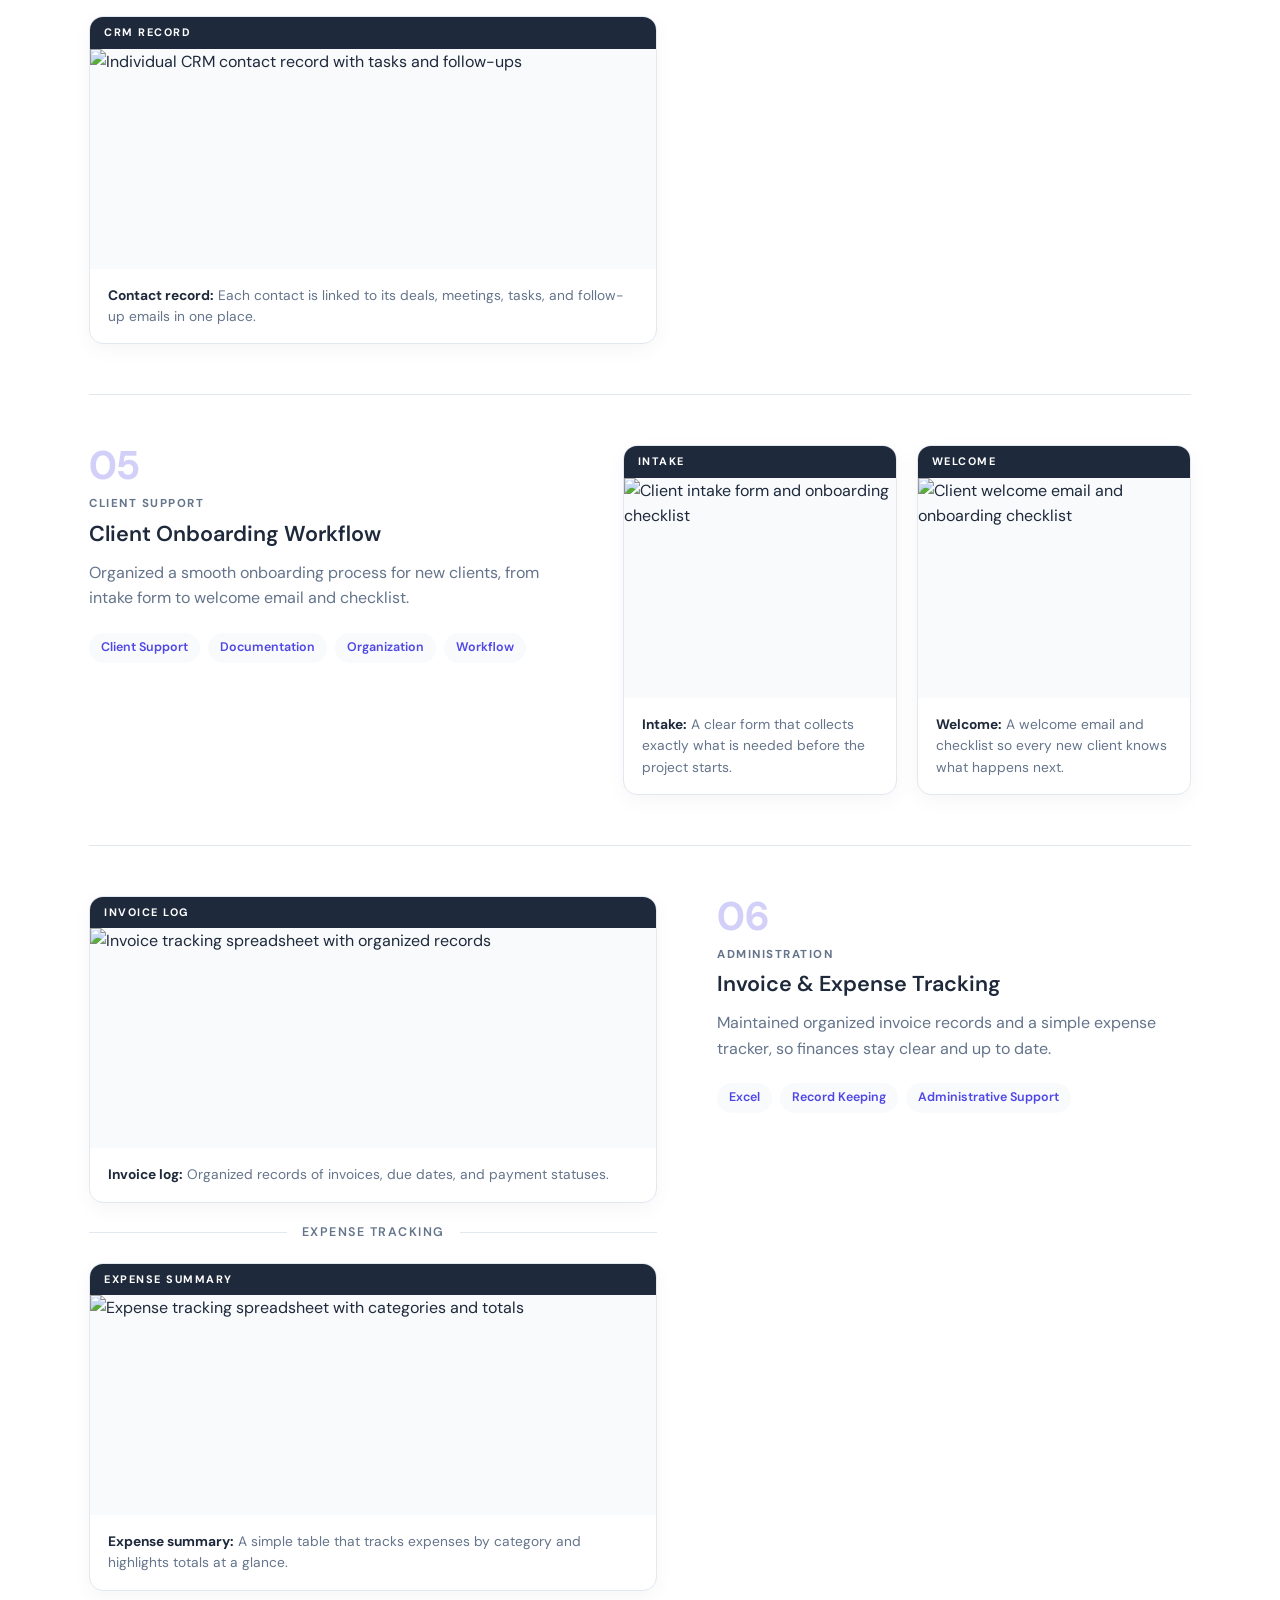
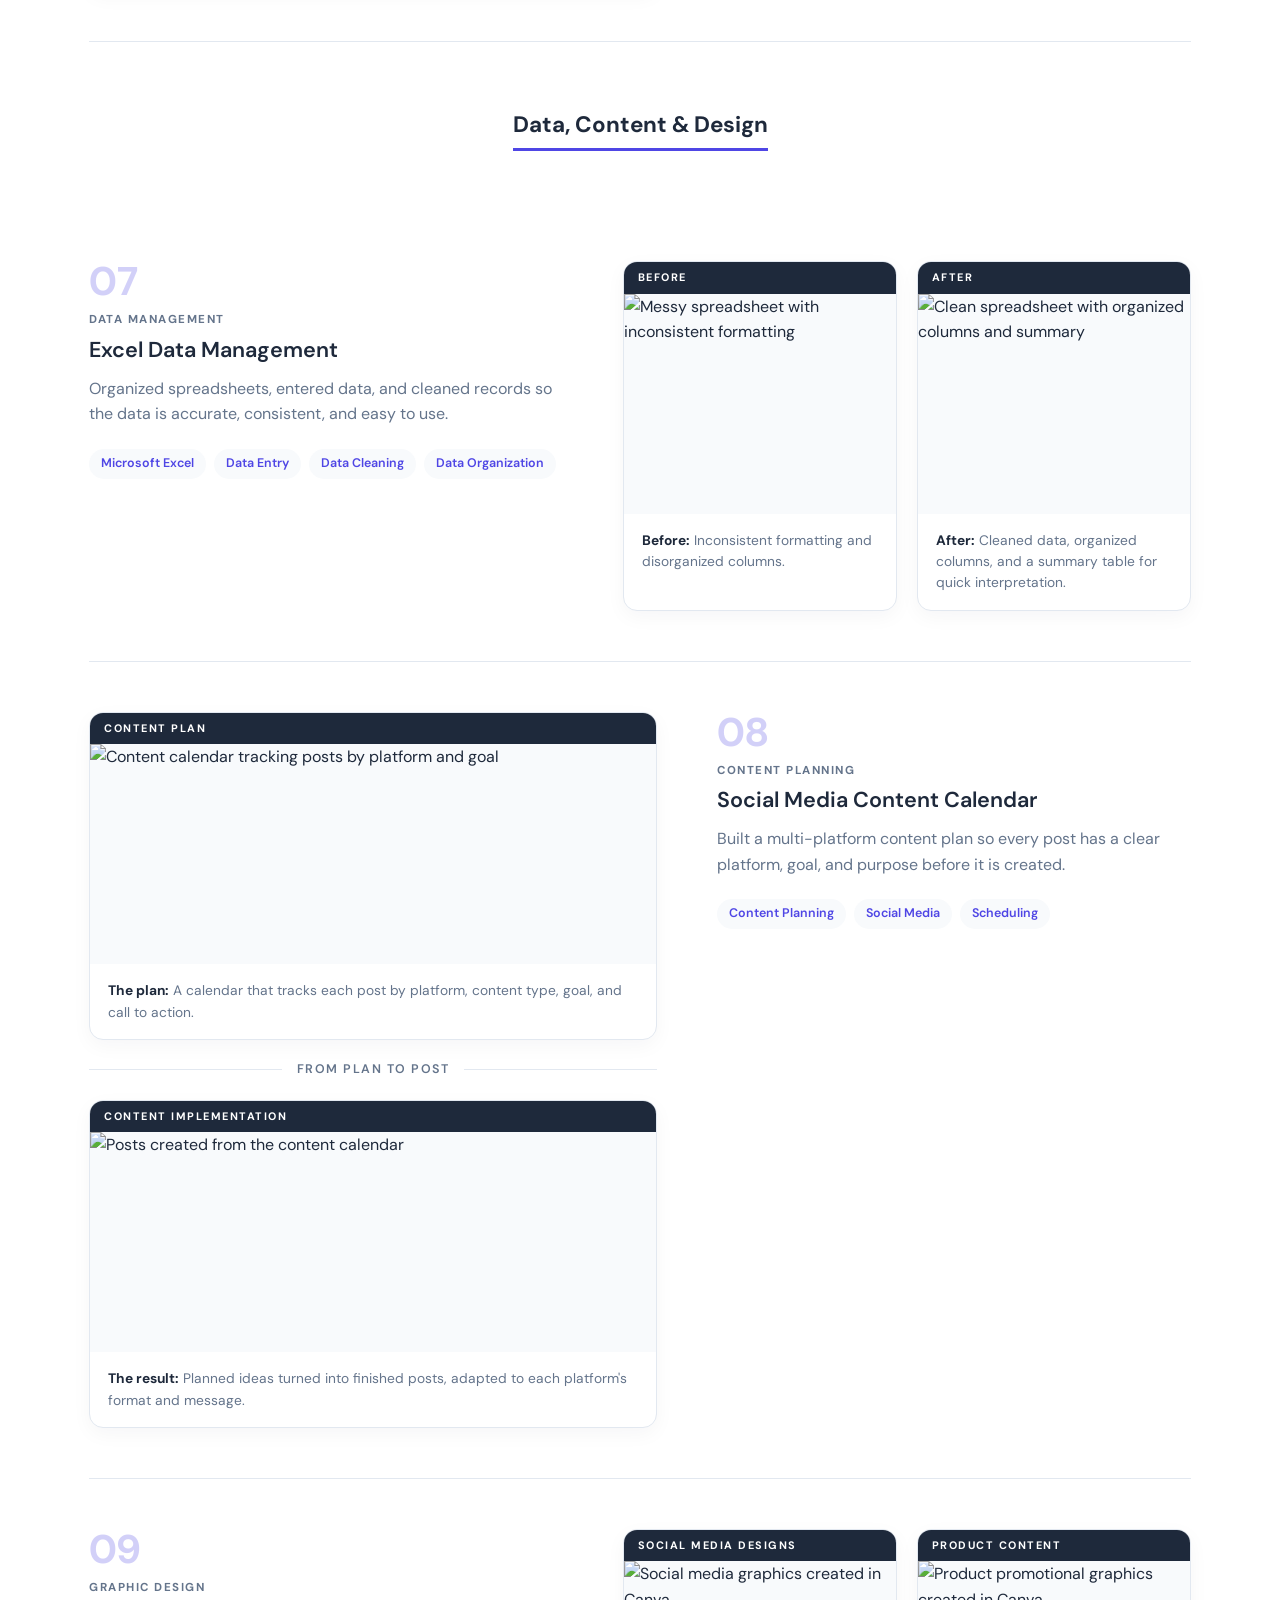
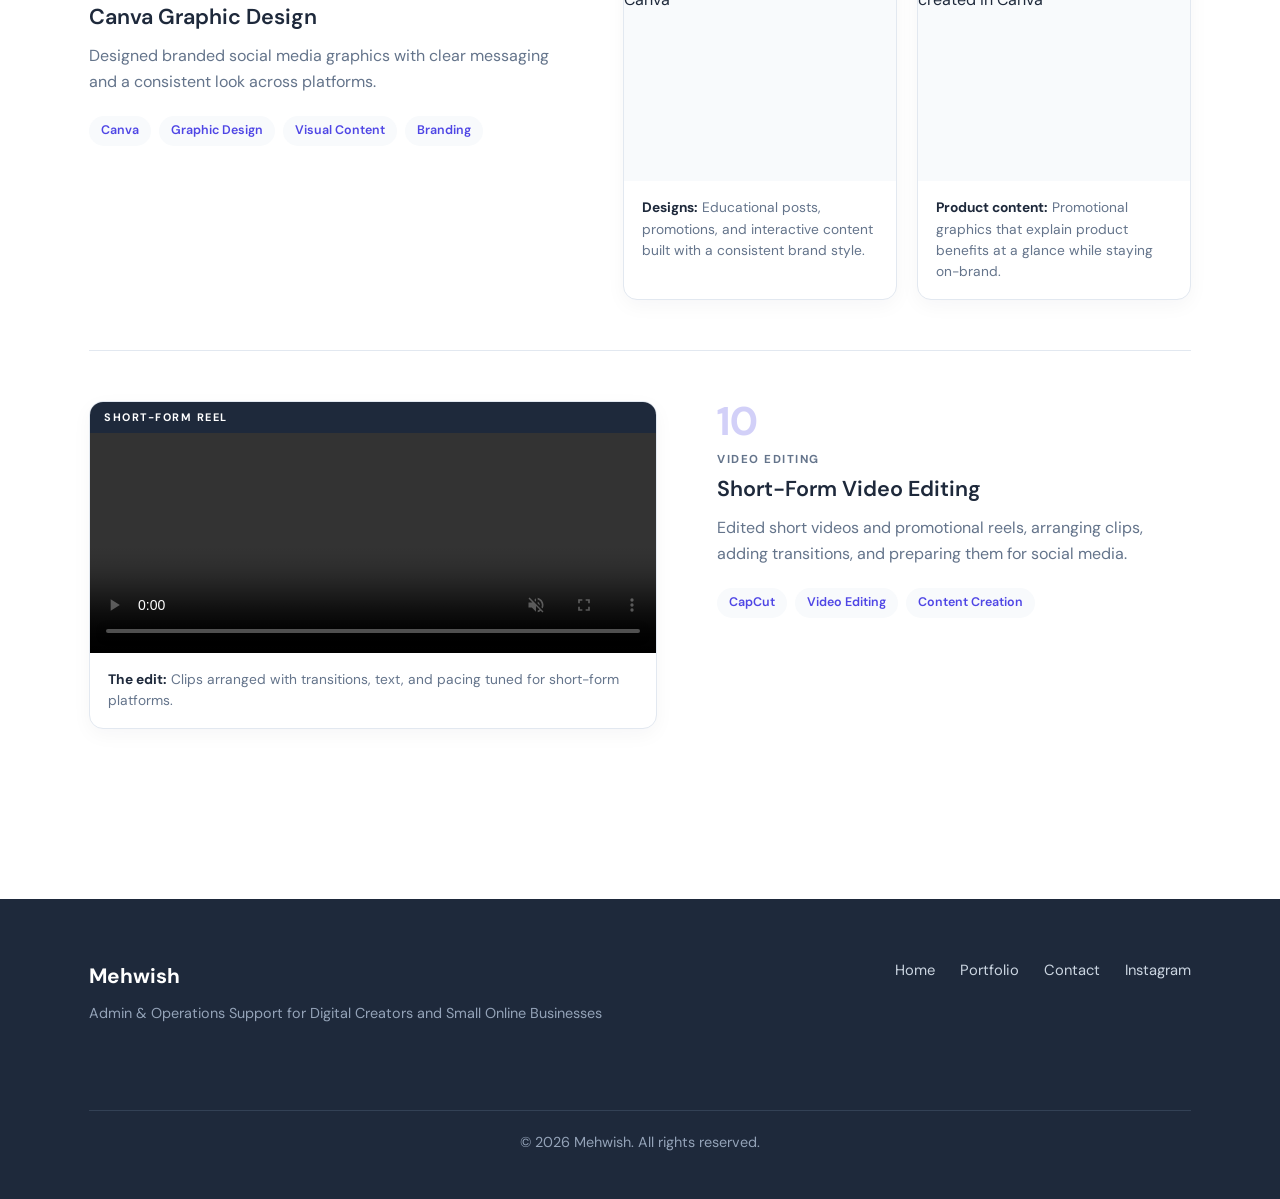
==== commit 9e81a15e: "Update portfolio.html" ====
--- a/portfolio.html
+++ b/portfolio.html
@@ -1,19 +1,32 @@
 <!DOCTYPE html>
 <html lang="en">
+
 <head>
     <meta charset="UTF-8">
     <meta name="viewport" content="width=device-width, initial-scale=1.0">
-    <title>Portfolio | Mehwish - Professional Virtual Assistant</title>
-    <meta name="description" content="Explore the portfolio of Mehwish Asghar, a Virtual Assistant providing administrative support, data management, CRM organization, Canva design, and content assistance.">
-    <meta name="author" content="Mehwish Asghar">
-
-    <!-- Google Fonts -->
+    <meta name="theme-color" content="#ffffff">
+
+    <title>Portfolio | Mehwish Asghar</title>
+
+    <!-- SEO -->
+    <meta name="description"
+        content="Portfolio of Mehwish Asghar, a Virtual Assistant providing admin support, CRM organization, data management, Canva design, and content assistance for creators and small online businesses.">
+    <link rel="canonical" href="portfolio.html">
+
+    <!-- Open Graph / Social Preview -->
+    <meta property="og:title" content="Portfolio | Mehwish Asghar">
+    <meta property="og:description"
+        content="Admin support, CRM organization, data management, Canva design, and content assistance for digital creators and small online businesses.">
+    <meta property="og:type" content="website">
+    <meta property="og:image" content="images/portfolio-preview.jpg">
+
+    <!-- Fonts -->
     <link rel="preconnect" href="https://fonts.googleapis.com">
     <link rel="preconnect" href="https://fonts.gstatic.com" crossorigin>
     <link href="https://fonts.googleapis.com/css2?family=DM+Sans:wght@400;500;600;700&display=swap" rel="stylesheet">
 
     <style>
-        /* --- RESET & BASE STYLES --- */
+        /* --- RESET & BASE --- */
         :root {
             --primary: #4f46e5;
             --primary-hover: #4338ca;
@@ -24,402 +37,857 @@
             --border: #e2e8f0;
         }
         * { margin: 0; padding: 0; box-sizing: border-box; }
+        html { scroll-behavior: smooth; }
         body { font-family: 'DM Sans', sans-serif; line-height: 1.6; color: var(--text-dark); background: var(--white); }
         a { text-decoration: none; color: inherit; transition: 0.3s; }
         ul { list-style: none; }
         img, video { max-width: 100%; display: block; }
-        .container { max-width: 1000px; margin: 0 auto; padding: 0 20px; }
+        .container { max-width: 1150px; margin: 0 auto; padding: 0 24px; }
         .section { padding: 80px 0; }
-        .section-light { background-color: var(--bg-light); }
-        .text-center { text-align: center; }
+
+        /* --- SKIP LINK --- */
+        .skip-link {
+            position: absolute; left: -9999px; top: 0;
+            background: var(--primary); color: white;
+            padding: 10px 16px; z-index: 2000; border-radius: 0 0 8px 0;
+        }
+        .skip-link:focus { left: 0; }
 
         /* --- TYPOGRAPHY --- */
-        .eyebrow { text-transform: uppercase; letter-spacing: 1.5px; font-size: 0.85rem; font-weight: 700; color: var(--primary); margin-bottom: 10px; }
-        h1 { font-size: 3rem; font-weight: 700; line-height: 1.2; margin-bottom: 15px; }
-        h2 { font-size: 2rem; font-weight: 700; margin-bottom: 20px; }
-        h3 { font-size: 1.25rem; font-weight: 600; margin-bottom: 10px; }
+        .eyebrow {
+            text-transform: uppercase; letter-spacing: 2px;
+            font-size: 0.75rem; font-weight: 700;
+            color: var(--primary); margin-bottom: 12px;
+        }
+        h1, h2, h3 { color: var(--text-dark); line-height: 1.2; }
+        h1 { font-size: 2.75rem; font-weight: 700; margin-bottom: 15px; }
+        h2 { font-size: 1.75rem; font-weight: 700; margin-bottom: 20px; }
+        h3 { font-size: 1.35rem; font-weight: 600; margin-bottom: 12px; }
         p { color: var(--text-light); margin-bottom: 15px; }
 
         /* --- BUTTONS --- */
-        .button { display: inline-block; padding: 12px 28px; border-radius: 8px; font-weight: 600; font-size: 1rem; cursor: pointer; border: none; }
+        .button {
+            display: inline-block; padding: 11px 24px; border-radius: 8px;
+            font-weight: 600; font-size: 0.95rem; cursor: pointer;
+            border: none; text-align: center;
+        }
         .button-primary { background: var(--primary); color: var(--white); }
         .button-primary:hover { background: var(--primary-hover); }
-        .button-secondary { background: transparent; color: var(--primary); border: 2px solid var(--primary); }
-        .button-secondary:hover { background: var(--bg-light); }
-
-        /* --- NAVIGATION --- */
-        .navbar { position: sticky; top: 0; background: rgba(255, 255, 255, 0.95); backdrop-filter: blur(10px); border-bottom: 1px solid var(--border); z-index: 1000; padding: 15px 0; }
+
+        /* --- HEADER / NAV --- */
+        .header {
+            position: sticky; top: 0; z-index: 1000;
+            background: rgba(255, 255, 255, 0.95);
+            backdrop-filter: blur(10px);
+            border-bottom: 1px solid var(--border);
+            padding: 16px 0;
+        }
         .nav-container { display: flex; justify-content: space-between; align-items: center; }
-        .logo { font-size: 1.4rem; font-weight: 700; color: var(--text-dark); }
-        .nav-links { display: flex; gap: 30px; align-items: center; }
-        .nav-links a { font-weight: 500; font-size: 0.95rem; color: var(--text-dark); }
-        .nav-links a:hover { color: var(--primary); }
-        .nav-links a.active { color: var(--primary); font-weight: 700; }
-        .menu-button { display: none; background: none; border: none; font-size: 1.5rem; cursor: pointer; }
-
-        /* --- PAGE HERO --- */
-        .page-hero { padding: 80px 0 60px; text-align: center; }
-        .page-hero .eyebrow { margin-bottom: 15px; }
-        .page-hero p { max-width: 700px; margin: 0 auto 15px; font-size: 1.1rem; }
-
-        /* --- SECTION HEADING --- */
-        .section-heading { text-align: center; max-width: 700px; margin: 0 auto 50px; }
-        .section-heading p { margin-bottom: 0; }
-
-        /* --- PROJECT CARDS --- */
-        .project-grid { display: grid; grid-template-columns: repeat(auto-fit, minmax(320px, 1fr)); gap: 30px; }
-        .project-card {
+        .logo { font-size: 1.3rem; font-weight: 700; color: var(--text-dark); }
+        .nav-links { display: flex; gap: 26px; align-items: center; }
+        .nav-links > a, .dropdown-toggle {
+            font-weight: 500; font-size: 0.92rem; color: var(--text-dark);
+        }
+        .nav-links > a:hover, .dropdown-toggle:hover { color: var(--primary); }
+        .nav-links a[aria-current="page"] { color: var(--primary); font-weight: 700; }
+        .nav-cta { padding: 9px 18px; font-size: 0.9rem; }
+
+        /* --- NAV DROPDOWN --- */
+        .nav-dropdown { position: relative; }
+        .dropdown-toggle { display: inline-block; padding: 5px 0; cursor: pointer; }
+        .dropdown-menu {
+            position: absolute; top: 130%; left: 50%;
+            transform: translateX(-50%) translateY(8px);
             background: var(--white);
-            border-radius: 16px;
             border: 1px solid var(--border);
+            border-radius: 12px;
+            box-shadow: 0 12px 32px rgba(15, 23, 42, 0.1);
+            padding: 8px;
+            min-width: 260px;
+            opacity: 0; visibility: hidden;
+            transition: 0.25s;
+        }
+        .nav-dropdown:hover .dropdown-menu,
+        .nav-dropdown:focus-within .dropdown-menu {
+            opacity: 1; visibility: visible; transform: translateX(-50%) translateY(0);
+        }
+        .dropdown-menu a {
+            display: block; padding: 10px 14px;
+            font-size: 0.88rem; color: var(--text-dark);
+            border-radius: 8px;
+        }
+        .dropdown-menu a:hover { background: var(--bg-light); color: var(--primary); }
+
+        /* --- MOBILE MENU BUTTON --- */
+        .menu-toggle {
+            display: none; background: none; border: none;
+            cursor: pointer; padding: 8px;
+            flex-direction: column; gap: 5px;
+        }
+        .menu-toggle span {
+            width: 24px; height: 2px; background: var(--text-dark);
+            border-radius: 2px; transition: 0.3s;
+        }
+
+        /* --- PAGE HEADING --- */
+        .portfolio { padding-top: 70px; }
+        .section-heading { max-width: 760px; margin: 0 auto 70px; text-align: center; }
+        .section-title { margin-bottom: 16px; }
+        .section-note {
+            display: inline-block; margin-top: 12px;
+            font-size: 0.85rem; color: var(--text-light);
+            background: var(--bg-light); padding: 8px 16px; border-radius: 30px;
+        }
+
+        /* --- SUB-SECTIONS --- */
+        .portfolio-sub-section { margin: 70px 0 40px; text-align: center; }
+        .portfolio-sub-section h2 {
+            display: inline-block;
+            font-size: 1.4rem; font-weight: 700;
+            padding-bottom: 10px;
+            border-bottom: 3px solid var(--primary);
+        }
+
+        /* --- PROJECT ROWS --- */
+        .project {
+            display: grid;
+            grid-template-columns: 1fr 1.2fr;
+            gap: 60px;
+            align-items: flex-start;
+            padding: 50px 0;
+            border-bottom: 1px solid var(--border);
+        }
+        .project:last-of-type { border-bottom: none; }
+        .project-reverse { grid-template-columns: 1.2fr 1fr; }
+        .project-reverse .project-info { order: 2; }
+        .project-reverse .project-visual { order: 1; }
+
+        /* --- PROJECT INFO --- */
+        .project-number {
+            display: inline-block; font-size: 2.5rem; font-weight: 700;
+            color: var(--primary); opacity: 0.25; line-height: 1;
+            margin-bottom: 10px;
+        }
+        .project-category {
+            font-size: 0.72rem; font-weight: 700;
+            text-transform: uppercase; letter-spacing: 1.5px;
+            color: var(--text-light); margin-bottom: 8px;
+        }
+        .project-tags { display: flex; flex-wrap: wrap; gap: 8px; margin-top: 22px; }
+        .project-tags span {
+            background: var(--bg-light);
+            color: var(--primary);
+            font-size: 0.78rem; font-weight: 600;
+            padding: 5px 12px; border-radius: 20px;
+        }
+
+        /* --- PROJECT VISUAL SHOWCASE --- */
+        .project-visual {
+            display: flex; flex-direction: column; gap: 20px;
+        }
+        .image-showcase { display: grid; grid-template-columns: 1fr 1fr; gap: 20px; }
+        .showcase-item {
+            background: var(--white);
+            border: 1px solid var(--border);
+            border-radius: 14px;
             overflow: hidden;
-            transition: 0.3s;
-            display: flex;
-            flex-direction: column;
-        }
-        .project-card:hover { transform: translateY(-5px); box-shadow: 0 15px 30px rgba(0,0,0,0.05); border-color: var(--primary); }
-        .project-media { position: relative; background: var(--bg-light); }
-        .project-media img, .project-media video { width: 100%; height: 220px; object-fit: cover; }
-        .project-media figcaption {
-            position: absolute; bottom: 0; left: 0; right: 0;
-            background: linear-gradient(to top, rgba(30,41,59,0.85), transparent);
-            color: var(--white); font-size: 0.8rem; padding: 15px 15px 10px;
-        }
-        .project-body { padding: 25px; display: flex; flex-direction: column; flex: 1; }
-        .project-body h3 { margin-bottom: 12px; }
-        .project-body p { font-size: 0.95rem; }
-        .skills-tag { display: inline-block; background: var(--bg-light); color: var(--primary); font-size: 0.8rem; font-weight: 600; padding: 4px 10px; border-radius: 20px; margin: 2px 4px 2px 0; }
-        .project-skills { margin-top: auto; padding-top: 15px; border-top: 1px solid var(--border); }
-        .project-skills strong { display: block; font-size: 0.75rem; text-transform: uppercase; letter-spacing: 1px; color: var(--text-light); margin-bottom: 8px; }
-
-        /* --- SERVICE LIST --- */
-        .service-list { display: grid; grid-template-columns: repeat(auto-fit, minmax(260px, 1fr)); gap: 20px; }
-        .service-item { background: var(--white); border: 1px solid var(--border); border-radius: 12px; padding: 20px 25px; display: flex; align-items: center; gap: 15px; transition: 0.3s; }
-        .service-item:hover { border-color: var(--primary); }
-        .service-item .check { color: var(--primary); font-weight: 700; font-size: 1.2rem; }
-        .service-item p { margin: 0; font-weight: 500; color: var(--text-dark); }
-
-        /* --- CONTACT CTA --- */
-        .cta-box { background: var(--text-dark); border-radius: 16px; padding: 50px; text-align: center; color: var(--white); }
-        .cta-box h2 { color: var(--white); }
-        .cta-box p { color: #cbd5e1; max-width: 600px; margin: 0 auto 25px; }
-        .cta-box .button-primary { background: var(--primary); }
-        .cta-box .button-primary:hover { background: var(--primary-hover); }
-        .cta-box .button-secondary { color: var(--white); border-color: var(--white); }
-        .cta-box .button-secondary:hover { background: rgba(255,255,255,0.1); }
-        .cta-actions { display: flex; gap: 15px; justify-content: center; flex-wrap: wrap; }
+            box-shadow: 0 6px 20px rgba(15, 23, 42, 0.04);
+        }
+        .showcase-label {
+            display: block;
+            background: var(--text-dark);
+            color: var(--white);
+            font-size: 0.68rem; font-weight: 700;
+            text-transform: uppercase; letter-spacing: 1.5px;
+            padding: 7px 14px;
+        }
+        .showcase-item img,
+        .showcase-item video {
+            width: 100%;
+            height: 220px;
+            object-fit: cover;
+            display: block;
+            background: var(--bg-light);
+        }
+        .showcase-caption {
+            padding: 16px 18px;
+            margin: 0;
+            font-size: 0.86rem;
+            color: var(--text-light);
+            line-height: 1.55;
+        }
+        .showcase-caption strong { color: var(--text-dark); }
+
+        /* --- SHOWCASE DIVIDER --- */
+        .showcase-divider {
+            display: flex; align-items: center; gap: 15px;
+            color: var(--text-light);
+            font-size: 0.78rem; font-weight: 600;
+            text-transform: uppercase; letter-spacing: 1.5px;
+        }
+        .showcase-divider::before,
+        .showcase-divider::after {
+            content: ""; flex: 1; height: 1px; background: var(--border);
+        }
 
         /* --- FOOTER --- */
-        .footer { background: var(--text-dark); color: var(--white); padding: 60px 0 30px; }
-        .footer-container { display: flex; justify-content: space-between; align-items: flex-start; flex-wrap: wrap; gap: 30px; }
+        .footer { background: var(--text-dark); color: var(--white); padding: 60px 0 30px; margin-top: 40px; }
+        .footer-container {
+            display: flex; justify-content: space-between;
+            align-items: flex-start; flex-wrap: wrap; gap: 30px;
+        }
         .footer .logo { color: var(--white); margin-bottom: 10px; display: block; }
         .footer p { color: #94a3b8; font-size: 0.9rem; }
-        .footer-links { display: flex; gap: 25px; }
-        .footer-links a { color: #cbd5e1; font-size: 0.95rem; }
+        .footer-links { display: flex; gap: 25px; flex-wrap: wrap; }
+        .footer-links a { color: #cbd5e1; font-size: 0.92rem; }
         .footer-links a:hover { color: var(--white); }
-        .copyright { width: 100%; text-align: center; margin-top: 40px; padding-top: 20px; border-top: 1px solid #334155; color: #64748b; font-size: 0.85rem; }
-
-        /* --- MOBILE RESPONSIVE --- */
+        .copyright {
+            width: 100%; text-align: center; margin-top: 40px;
+            padding-top: 20px; border-top: 1px solid #334155;
+            color: #64748b; font-size: 0.85rem;
+        }
+
+        /* --- RESPONSIVE --- */
+        @media (max-width: 900px) {
+            .project, .project-reverse { grid-template-columns: 1fr; gap: 30px; }
+            .project-reverse .project-info,
+            .project-reverse .project-visual { order: initial; }
+            .image-showcase { grid-template-columns: 1fr; }
+        }
         @media (max-width: 768px) {
-            h1 { font-size: 2.2rem; }
-            h2 { font-size: 1.6rem; }
-            .nav-links { display: none; position: absolute; top: 100%; left: 0; right: 0; background: var(--white); flex-direction: column; padding: 20px; border-bottom: 1px solid var(--border); gap: 15px; }
+            h1 { font-size: 2.1rem; }
+            h2 { font-size: 1.45rem; }
+            .menu-toggle { display: flex; }
+            .nav-links {
+                display: none;
+                position: absolute; top: 100%; left: 0; right: 0;
+                background: var(--white);
+                flex-direction: column;
+                padding: 20px 24px;
+                border-bottom: 1px solid var(--border);
+                gap: 18px;
+                align-items: flex-start;
+            }
             .nav-links.open { display: flex; }
-            .menu-button { display: block; }
-            .project-grid { grid-template-columns: 1fr; }
-            .cta-box { padding: 35px 20px; }
+            .dropdown-menu {
+                position: static; opacity: 1; visibility: visible;
+                transform: none; box-shadow: none; border: none;
+                padding: 8px 0 0 12px; min-width: 100%;
+            }
             .footer-container { flex-direction: column; text-align: center; align-items: center; }
-            .footer-links { flex-wrap: wrap; justify-content: center; }
+            .footer-links { justify-content: center; }
+            .showcase-item img, .showcase-item video { height: 180px; }
         }
     </style>
 </head>
+
 <body>
 
-    <!-- NAVIGATION -->
-    <header class="navbar">
+    <a class="skip-link" href="#portfolio">Skip to main content</a>
+
+    <!-- =====================================================
+         HEADER
+    ====================================================== -->
+    <header class="header">
         <div class="container nav-container">
+
             <a href="index.html" class="logo">Mehwish</a>
-            <nav class="nav-links" id="main-nav">
+
+            <nav class="nav-links" id="main-nav" aria-label="Main navigation">
                 <a href="index.html">Home</a>
                 <a href="index.html#about">About</a>
                 <a href="index.html#services">Services</a>
-                <a href="portfolio.html" class="active">Portfolio</a>
+
+                <div class="nav-dropdown">
+                    <a href="portfolio.html" class="dropdown-toggle" aria-current="page">Portfolio</a>
+
+                    <div class="dropdown-menu">
+                        <a href="#section-1">Admin &amp; Inbox Management</a>
+                        <a href="#section-2">CRM &amp; Client Records</a>
+                        <a href="#section-3">Data, Content &amp; Design</a>
+                    </div>
+                </div>
+
                 <a href="index.html#tools">Tools</a>
+                <a href="index.html#resume">Resume</a>
                 <a href="index.html#contact">Contact</a>
-                <a href="mailto:mehwishasghar958@gmail.com" class="button button-primary">Hire Me</a>
+                <a href="mailto:mehwishasghar958@gmail.com" class="button button-primary nav-cta">Hire Me</a>
             </nav>
-            <button class="menu-button" onclick="document.getElementById('main-nav').classList.toggle('open')">☰</button>
+
+            <button class="menu-toggle" type="button" aria-label="Open navigation menu" aria-expanded="false"
+                aria-controls="main-nav">
+                <span></span>
+                <span></span>
+                <span></span>
+            </button>
+
         </div>
     </header>
 
     <main>
-        <!-- PAGE HERO -->
-        <section class="page-hero">
+
+        <!-- =====================================================
+             PORTFOLIO
+        ====================================================== -->
+        <section id="portfolio" class="portfolio section">
+
             <div class="container">
-                <p class="eyebrow">MY PORTFOLIO</p>
-                <h1>Work That Keeps Businesses Organized</h1>
-                <p>
-                    Welcome to my portfolio. Here you can explore examples of my work, skills, and projects as a Virtual Assistant. I help digital creators, entrepreneurs, and small businesses manage daily tasks, organize operations, and maintain professional workflows.
-                </p>
-                <a href="index.html" class="button button-secondary">Back to Homepage</a>
-            </div>
-        </section>
-
-        <!-- PROJECTS SECTION -->
-        <section id="portfolio" class="section section-light">
-            <div class="container">
+
                 <div class="section-heading">
-                    <p class="eyebrow">SAMPLE PROJECTS</p>
-                    <h2>Projects Demonstrating My Skills</h2>
-                    <p>Explore the following sample projects demonstrating different Virtual Assistant skills.</p>
+                    <p class="eyebrow">FEATURED WORK</p>
+
+                    <h1 class="section-title">Portfolio Projects</h1>
+
+                    <p>
+                        Real workflows and sample projects that show how I keep inboxes, calendars,
+                        client records, and content organized for creators and small online businesses.
+                    </p>
+                    <p class="section-note">
+                        All projects use sample or fictional data created for demonstration purposes.
+                    </p>
                 </div>
 
-                <div class="project-grid">
-
-                    <!-- PROJECT 1 -->
-                    <article class="project-card">
-                        <figure class="project-media">
-                            <img src="project-01-inbox-management.jpg" alt="Email inbox organization project" loading="lazy">
-                            <figcaption>Email organization and inbox management</figcaption>
-                        </figure>
-                        <div class="project-body">
-                            <h3>Email & Inbox Management</h3>
-                            <p>Organizing emails, creating folders and labels, sorting messages, and maintaining a clean inbox for efficient communication.</p>
-                            <div class="project-skills">
-                                <strong>Skills</strong>
-                                <span class="skills-tag">Gmail</span>
-                                <span class="skills-tag">Email Management</span>
-                                <span class="skills-tag">Organization</span>
-                            </div>
-                        </div>
-                    </article>
-
-                    <!-- PROJECT 2 -->
-                    <article class="project-card">
-                        <figure class="project-media">
-                            <img src="project-02-calendar-management.jpg" alt="Calendar scheduling project" loading="lazy">
-                            <figcaption>Calendar and appointment scheduling</figcaption>
-                        </figure>
-                        <div class="project-body">
-                            <h3>Calendar Management</h3>
-                            <p>Creating organized schedules, managing appointments, tracking deadlines, and planning daily activities.</p>
-                            <div class="project-skills">
-                                <strong>Skills</strong>
-                                <span class="skills-tag">Google Calendar</span>
-                                <span class="skills-tag">Scheduling</span>
-                                <span class="skills-tag">Time Management</span>
-                            </div>
-                        </div>
-                    </article>
-
-                    <!-- PROJECT 3 -->
-                    <article class="project-card">
-                        <figure class="project-media">
-                            <img src="project-03-crm-management.jpg" alt="CRM customer records project" loading="lazy">
-                            <figcaption>Customer relationship management</figcaption>
-                        </figure>
-                        <div class="project-body">
-                            <h3>CRM & Customer Records</h3>
-                            <p>Creating and maintaining customer records, organizing contact information, tracking leads, and managing follow-up information.</p>
-                            <div class="project-skills">
-                                <strong>Skills</strong>
-                                <span class="skills-tag">CRM</span>
-                                <span class="skills-tag">Data Entry</span>
-                                <span class="skills-tag">Customer Management</span>
-                            </div>
-                        </div>
-                    </article>
-
-                    <!-- PROJECT 4 -->
-                    <article class="project-card">
-                        <figure class="project-media">
-                            <img src="project-04-excel-data.jpg" alt="Excel spreadsheet organization project" loading="lazy">
-                            <figcaption>Spreadsheet and data organization</figcaption>
-                        </figure>
-                        <div class="project-body">
-                            <h3>Excel Data Management</h3>
-                            <p>Organizing spreadsheets, entering information, cleaning data, arranging records, and creating easy-to-understand tracking sheets.</p>
-                            <div class="project-skills">
-                                <strong>Skills</strong>
-                                <span class="skills-tag">Microsoft Excel</span>
-                                <span class="skills-tag">Data Entry</span>
-                                <span class="skills-tag">Data Organization</span>
-                            </div>
-                        </div>
-                    </article>
-
-                    <!-- PROJECT 5 -->
-                    <article class="project-card">
-                        <figure class="project-media">
-                            <img src="project-05-client-onboarding.jpg" alt="Client onboarding workflow project" loading="lazy">
-                            <figcaption>Client onboarding and workflow organization</figcaption>
-                        </figure>
-                        <div class="project-body">
-                            <h3>Client Onboarding</h3>
-                            <p>Organizing client information, preparing onboarding checklists, managing intake details, and arranging welcome information for new customers.</p>
-                            <div class="project-skills">
-                                <strong>Skills</strong>
-                                <span class="skills-tag">Client Support</span>
-                                <span class="skills-tag">Documentation</span>
-                                <span class="skills-tag">Organization</span>
-                            </div>
-                        </div>
-                    </article>
-
-                    <!-- PROJECT 6 -->
-                    <article class="project-card">
-                        <figure class="project-media">
-                            <img src="project-06-invoice-tracking.jpg" alt="Invoice and expense tracking spreadsheet" loading="lazy">
-                            <figcaption>Invoice and expense tracking</figcaption>
-                        </figure>
-                        <div class="project-body">
-                            <h3>Invoice & Expense Tracking</h3>
-                            <p>Maintaining organized invoice records, tracking expenses, arranging receipts, and preparing simple financial tracking spreadsheets.</p>
-                            <div class="project-skills">
-                                <strong>Skills</strong>
-                                <span class="skills-tag">Excel</span>
-                                <span class="skills-tag">Record Keeping</span>
-                                <span class="skills-tag">Administrative Support</span>
-                            </div>
-                        </div>
-                    </article>
-
-                    <!-- PROJECT 7 -->
-                    <article class="project-card">
-                        <figure class="project-media">
-                            <img src="project-07-content-calendar.jpg" alt="Social media content calendar project" loading="lazy">
-                            <figcaption>Social media content planning</figcaption>
-                        </figure>
-                        <div class="project-body">
-                            <h3>Social Media Content Calendar</h3>
-                            <p>Planning social media posts, organizing content ideas, preparing publishing schedules, and maintaining a consistent content calendar.</p>
-                            <div class="project-skills">
-                                <strong>Skills</strong>
-                                <span class="skills-tag">Content Planning</span>
-                                <span class="skills-tag">Social Media</span>
-                                <span class="skills-tag">Scheduling</span>
-                            </div>
-                        </div>
-                    </article>
-
-                    <!-- PROJECT 8 -->
-                    <article class="project-card">
-                        <figure class="project-media">
-                            <img src="project-08-canva-design.jpg" alt="Canva graphic design project" loading="lazy">
-                            <figcaption>Canva graphics and visual content</figcaption>
-                        </figure>
-                        <div class="project-body">
-                            <h3>Canva Graphic Design</h3>
-                            <p>Creating social media graphics, promotional designs, templates, and visual materials for online businesses.</p>
-                            <div class="project-skills">
-                                <strong>Skills</strong>
-                                <span class="skills-tag">Canva</span>
-                                <span class="skills-tag">Graphic Design</span>
-                                <span class="skills-tag">Visual Content</span>
-                            </div>
-                        </div>
-                    </article>
-
-                    <!-- PROJECT 9 (Video) -->
-                    <article class="project-card">
-                        <figure class="project-media">
-                            <video controls preload="metadata">
+
+                <!-- =================================================
+                     SECTION 1 — ADMIN & INBOX MANAGEMENT
+                ================================================== -->
+
+                <section class="portfolio-sub-section">
+                    <h2 id="section-1">Admin &amp; Inbox Management</h2>
+                </section>
+
+                <!-- PROJECT 1 — EMAIL & INBOX MANAGEMENT -->
+                <article class="project">
+
+                    <div class="project-info">
+                        <span class="project-number">01</span>
+                        <p class="project-category">EMAIL MANAGEMENT</p>
+                        <h3>Email &amp; Inbox Management</h3>
+                        <p>
+                            Built a simple inbox system that separates urgent messages from everything
+                            else, so important emails do not get buried.
+                        </p>
+                        <div class="project-tags">
+                            <span>Gmail</span>
+                            <span>Email Management</span>
+                            <span>Organization</span>
+                            <span>Prioritization</span>
+                        </div>
+                    </div>
+
+                    <div class="project-visual">
+                        <div class="showcase-item">
+                            <span class="showcase-label">BEFORE</span>
+                            <img src="project-01-inbox-management.jpg" loading="lazy" decoding="async"
+                                alt="Unorganized email inbox with messages mixed together">
+                            <p class="showcase-caption">
+                                <strong>Before:</strong>
+                                Read and unread messages mixed together with no clear way to
+                                tell what needs a reply first.
+                            </p>
+                        </div>
+
+                        <div class="showcase-divider">
+                            <span>After Organization</span>
+                        </div>
+
+                        <div class="showcase-item">
+                            <span class="showcase-label">AFTER</span>
+                            <img src="project-01-inbox-management.jpg" loading="lazy" decoding="async"
+                                alt="Organized email inbox sorted by priority and purpose">
+                            <p class="showcase-caption">
+                                <strong>After:</strong>
+                                Sorted messages by priority and purpose, archived low-priority
+                                emails, and kept high-priority ones in the main inbox.
+                            </p>
+                        </div>
+                    </div>
+
+                </article>
+
+
+                <!-- PROJECT 2 — CALENDAR MANAGEMENT -->
+                <article class="project project-reverse">
+
+                    <div class="project-info">
+                        <span class="project-number">02</span>
+                        <p class="project-category">SCHEDULING</p>
+                        <h3>Calendar &amp; Appointment Management</h3>
+                        <p>
+                            Designed an organized weekly schedule that handles meetings, deadlines,
+                            and admin tasks without conflicts.
+                        </p>
+                        <div class="project-tags">
+                            <span>Google Calendar</span>
+                            <span>Scheduling</span>
+                            <span>Time Management</span>
+                        </div>
+                    </div>
+
+                    <div class="project-visual">
+                        <div class="showcase-item">
+                            <span class="showcase-label">WEEKLY PLAN</span>
+                            <img src="project-02-calendar-management.jpg" loading="lazy" decoding="async"
+                                alt="Organized weekly calendar with color-coded events">
+                            <p class="showcase-caption">
+                                <strong>The plan:</strong>
+                                Color-coded events and tasks by type, with open blocks left
+                                for focused work.
+                            </p>
+                        </div>
+
+                        <div class="showcase-divider">
+                            <span>Conflict-Free Scheduling</span>
+                        </div>
+
+                        <div class="showcase-item">
+                            <span class="showcase-label">RESULT</span>
+                            <img src="project-02-calendar-management.jpg" loading="lazy" decoding="async"
+                                alt="Resulting calendar with resolved conflicts and balanced week">
+                            <p class="showcase-caption">
+                                <strong>Result:</strong>
+                                Resolved conflicts, tracked deadlines, and balanced the week
+                                for focused work.
+                            </p>
+                        </div>
+                    </div>
+
+                </article>
+
+
+                <!-- PROJECT 3 — FILE ORGANIZATION -->
+                <article class="project">
+
+                    <div class="project-info">
+                        <span class="project-number">03</span>
+                        <p class="project-category">FILE MANAGEMENT</p>
+                        <h3>Google Drive File Organization</h3>
+                        <p>
+                            Reorganized a client's files with a clear folder hierarchy and a
+                            consistent naming convention, so documents are easy to find and share.
+                        </p>
+                        <div class="project-tags">
+                            <span>Google Drive</span>
+                            <span>File Management</span>
+                            <span>Documentation</span>
+                        </div>
+                    </div>
+
+                    <div class="project-visual image-showcase">
+                        <div class="showcase-item">
+                            <span class="showcase-label">BEFORE</span>
+                            <img src="project-10-file-organization.jpg" loading="lazy" decoding="async"
+                                alt="Scattered files with inconsistent names">
+                            <p class="showcase-caption">
+                                <strong>Before:</strong>
+                                Files scattered across folders with inconsistent names.
+                            </p>
+                        </div>
+
+                        <div class="showcase-item">
+                            <span class="showcase-label">AFTER</span>
+                            <img src="project-10-file-organization.jpg" loading="lazy" decoding="async"
+                                alt="Files organized into a clear folder hierarchy">
+                            <p class="showcase-caption">
+                                <strong>After:</strong>
+                                A folder hierarchy, grouped files, and consistent names.
+                            </p>
+                        </div>
+                    </div>
+
+                </article>
+
+
+                <!-- =================================================
+                     SECTION 2 — CRM & CLIENT RECORDS
+                ================================================== -->
+
+                <section class="portfolio-sub-section">
+                    <h2 id="section-2">CRM &amp; Client Records</h2>
+                </section>
+
+                <!-- PROJECT 4 — CRM -->
+                <article class="project project-reverse">
+
+                    <div class="project-info">
+                        <span class="project-number">04</span>
+                        <p class="project-category">CRM &amp; CUSTOMER DATA</p>
+                        <h3>CRM Contact &amp; Lead Management</h3>
+                        <p>
+                            Set up and maintained a CRM with sample data, keeping contacts and leads
+                            organized so follow-ups are never missed.
+                        </p>
+                        <div class="project-tags">
+                            <span>CRM</span>
+                            <span>Contact Management</span>
+                            <span>Lead Tracking</span>
+                            <span>Customer Data</span>
+                        </div>
+                    </div>
+
+                    <div class="project-visual">
+                        <div class="showcase-item">
+                            <span class="showcase-label">CONTACT MANAGEMENT</span>
+                            <img src="project-03-crm-management.jpg" loading="lazy" decoding="async"
+                                alt="CRM contact list with standardized fields">
+                            <p class="showcase-caption">
+                                <strong>Contact list:</strong>
+                                Standardized contact details and lead statuses so the list is
+                                easy to filter, track, and follow up on.
+                            </p>
+                        </div>
+
+                        <div class="showcase-divider">
+                            <span>Contact Record &amp; Follow-Up</span>
+                        </div>
+
+                        <div class="showcase-item">
+                            <span class="showcase-label">CRM RECORD</span>
+                            <img src="project-03-crm-management.jpg" loading="lazy" decoding="async"
+                                alt="Individual CRM contact record with tasks and follow-ups">
+                            <p class="showcase-caption">
+                                <strong>Contact record:</strong>
+                                Each contact is linked to its deals, meetings, tasks, and
+                                follow-up emails in one place.
+                            </p>
+                        </div>
+                    </div>
+
+                </article>
+
+
+                <!-- PROJECT 5 — CLIENT ONBOARDING -->
+                <article class="project">
+
+                    <div class="project-info">
+                        <span class="project-number">05</span>
+                        <p class="project-category">CLIENT SUPPORT</p>
+                        <h3>Client Onboarding Workflow</h3>
+                        <p>
+                            Organized a smooth onboarding process for new clients, from intake
+                            form to welcome email and checklist.
+                        </p>
+                        <div class="project-tags">
+                            <span>Client Support</span>
+                            <span>Documentation</span>
+                            <span>Organization</span>
+                            <span>Workflow</span>
+                        </div>
+                    </div>
+
+                    <div class="project-visual image-showcase">
+                        <div class="showcase-item">
+                            <span class="showcase-label">INTAKE</span>
+                            <img src="project-05-client-onboarding.jpg" loading="lazy" decoding="async"
+                                alt="Client intake form and onboarding checklist">
+                            <p class="showcase-caption">
+                                <strong>Intake:</strong>
+                                A clear form that collects exactly what is needed before
+                                the project starts.
+                            </p>
+                        </div>
+
+                        <div class="showcase-item">
+                            <span class="showcase-label">WELCOME</span>
+                            <img src="project-05-client-onboarding.jpg" loading="lazy" decoding="async"
+                                alt="Client welcome email and onboarding checklist">
+                            <p class="showcase-caption">
+                                <strong>Welcome:</strong>
+                                A welcome email and checklist so every new client knows
+                                what happens next.
+                            </p>
+                        </div>
+                    </div>
+
+                </article>
+
+
+                <!-- PROJECT 6 — INVOICE & EXPENSE TRACKING -->
+                <article class="project project-reverse">
+
+                    <div class="project-info">
+                        <span class="project-number">06</span>
+                        <p class="project-category">ADMINISTRATION</p>
+                        <h3>Invoice &amp; Expense Tracking</h3>
+                        <p>
+                            Maintained organized invoice records and a simple expense tracker,
+                            so finances stay clear and up to date.
+                        </p>
+                        <div class="project-tags">
+                            <span>Excel</span>
+                            <span>Record Keeping</span>
+                            <span>Administrative Support</span>
+                        </div>
+                    </div>
+
+                    <div class="project-visual">
+                        <div class="showcase-item">
+                            <span class="showcase-label">INVOICE LOG</span>
+                            <img src="project-06-invoice-tracking.jpg" loading="lazy" decoding="async"
+                                alt="Invoice tracking spreadsheet with organized records">
+                            <p class="showcase-caption">
+                                <strong>Invoice log:</strong>
+                                Organized records of invoices, due dates, and payment statuses.
+                            </p>
+                        </div>
+
+                        <div class="showcase-divider">
+                            <span>Expense Tracking</span>
+                        </div>
+
+                        <div class="showcase-item">
+                            <span class="showcase-label">EXPENSE SUMMARY</span>
+                            <img src="project-06-invoice-tracking.jpg" loading="lazy" decoding="async"
+                                alt="Expense tracking spreadsheet with categories and totals">
+                            <p class="showcase-caption">
+                                <strong>Expense summary:</strong>
+                                A simple table that tracks expenses by category and highlights
+                                totals at a glance.
+                            </p>
+                        </div>
+                    </div>
+
+                </article>
+
+
+                <!-- =================================================
+                     SECTION 3 — DATA, CONTENT & DESIGN
+                ================================================== -->
+
+                <section class="portfolio-sub-section">
+                    <h2 id="section-3">Data, Content &amp; Design</h2>
+                </section>
+
+                <!-- PROJECT 7 — EXCEL DATA MANAGEMENT -->
+                <article class="project">
+
+                    <div class="project-info">
+                        <span class="project-number">07</span>
+                        <p class="project-category">DATA MANAGEMENT</p>
+                        <h3>Excel Data Management</h3>
+                        <p>
+                            Organized spreadsheets, entered data, and cleaned records so the
+                            data is accurate, consistent, and easy to use.
+                        </p>
+                        <div class="project-tags">
+                            <span>Microsoft Excel</span>
+                            <span>Data Entry</span>
+                            <span>Data Cleaning</span>
+                            <span>Data Organization</span>
+                        </div>
+                    </div>
+
+                    <div class="project-visual image-showcase">
+                        <div class="showcase-item">
+                            <span class="showcase-label">BEFORE</span>
+                            <img src="project-04-excel-data.jpg" loading="lazy" decoding="async"
+                                alt="Messy spreadsheet with inconsistent formatting">
+                            <p class="showcase-caption">
+                                <strong>Before:</strong>
+                                Inconsistent formatting and disorganized columns.
+                            </p>
+                        </div>
+
+                        <div class="showcase-item">
+                            <span class="showcase-label">AFTER</span>
+                            <img src="project-04-excel-data.jpg" loading="lazy" decoding="async"
+                                alt="Clean spreadsheet with organized columns and summary">
+                            <p class="showcase-caption">
+                                <strong>After:</strong>
+                                Cleaned data, organized columns, and a summary table for quick
+                                interpretation.
+                            </p>
+                        </div>
+                    </div>
+
+                </article>
+
+
+                <!-- PROJECT 8 — CONTENT CALENDAR -->
+                <article class="project project-reverse">
+
+                    <div class="project-info">
+                        <span class="project-number">08</span>
+                        <p class="project-category">CONTENT PLANNING</p>
+                        <h3>Social Media Content Calendar</h3>
+                        <p>
+                            Built a multi-platform content plan so every post has a clear
+                            platform, goal, and purpose before it is created.
+                        </p>
+                        <div class="project-tags">
+                            <span>Content Planning</span>
+                            <span>Social Media</span>
+                            <span>Scheduling</span>
+                        </div>
+                    </div>
+
+                    <div class="project-visual">
+                        <div class="showcase-item">
+                            <span class="showcase-label">CONTENT PLAN</span>
+                            <img src="project-07-content-calendar.jpg" loading="lazy" decoding="async"
+                                alt="Content calendar tracking posts by platform and goal">
+                            <p class="showcase-caption">
+                                <strong>The plan:</strong>
+                                A calendar that tracks each post by platform, content type,
+                                goal, and call to action.
+                            </p>
+                        </div>
+
+                        <div class="showcase-divider">
+                            <span>From Plan to Post</span>
+                        </div>
+
+                        <div class="showcase-item">
+                            <span class="showcase-label">CONTENT IMPLEMENTATION</span>
+                            <img src="project-07-content-calendar.jpg" loading="lazy" decoding="async"
+                                alt="Posts created from the content calendar">
+                            <p class="showcase-caption">
+                                <strong>The result:</strong>
+                                Planned ideas turned into finished posts, adapted to each
+                                platform's format and message.
+                            </p>
+                        </div>
+                    </div>
+
+                </article>
+
+
+                <!-- PROJECT 9 — CANVA DESIGN -->
+                <article class="project">
+
+                    <div class="project-info">
+                        <span class="project-number">09</span>
+                        <p class="project-category">GRAPHIC DESIGN</p>
+                        <h3>Canva Graphic Design</h3>
+                        <p>
+                            Designed branded social media graphics with clear messaging and
+                            a consistent look across platforms.
+                        </p>
+                        <div class="project-tags">
+                            <span>Canva</span>
+                            <span>Graphic Design</span>
+                            <span>Visual Content</span>
+                            <span>Branding</span>
+                        </div>
+                    </div>
+
+                    <div class="project-visual image-showcase">
+                        <div class="showcase-item">
+                            <span class="showcase-label">SOCIAL MEDIA DESIGNS</span>
+                            <img src="project-08-canva-design.jpg" loading="lazy" decoding="async"
+                                alt="Social media graphics created in Canva">
+                            <p class="showcase-caption">
+                                <strong>Designs:</strong>
+                                Educational posts, promotions, and interactive content
+                                built with a consistent brand style.
+                            </p>
+                        </div>
+
+                        <div class="showcase-item">
+                            <span class="showcase-label">PRODUCT CONTENT</span>
+                            <img src="project-08-canva-design.jpg" loading="lazy" decoding="async"
+                                alt="Product promotional graphics created in Canva">
+                            <p class="showcase-caption">
+                                <strong>Product content:</strong>
+                                Promotional graphics that explain product benefits at a
+                                glance while staying on-brand.
+                            </p>
+                        </div>
+                    </div>
+
+                </article>
+
+
+                <!-- PROJECT 10 — VIDEO EDITING -->
+                <article class="project project-reverse">
+
+                    <div class="project-info">
+                        <span class="project-number">10</span>
+                        <p class="project-category">VIDEO EDITING</p>
+                        <h3>Short-Form Video Editing</h3>
+                        <p>
+                            Edited short videos and promotional reels, arranging clips,
+                            adding transitions, and preparing them for social media.
+                        </p>
+                        <div class="project-tags">
+                            <span>CapCut</span>
+                            <span>Video Editing</span>
+                            <span>Content Creation</span>
+                        </div>
+                    </div>
+
+                    <div class="project-visual">
+                        <div class="showcase-item">
+                            <span class="showcase-label">SHORT-FORM REEL</span>
+                            <video controls preload="metadata" muted>
                                 <source src="project-09-video-editing.mp4" type="video/mp4">
                                 Your browser does not support video playback.
                             </video>
-                            <figcaption>Video editing and promotional content</figcaption>
-                        </figure>
-                        <div class="project-body">
-                            <h3>Short-Form Video Editing</h3>
-                            <p>Editing short videos, arranging clips, adding transitions, and preparing promotional reels for social media platforms.</p>
-                            <div class="project-skills">
-                                <strong>Skills</strong>
-                                <span class="skills-tag">CapCut</span>
-                                <span class="skills-tag">Video Editing</span>
-                                <span class="skills-tag">Content Creation</span>
-                            </div>
-                        </div>
-                    </article>
-
-                    <!-- PROJECT 10 -->
-                    <article class="project-card">
-                        <figure class="project-media">
-                            <img src="project-10-file-organization.jpg" alt="Google Drive file organization project" loading="lazy">
-                            <figcaption>Digital files and document organization</figcaption>
-                        </figure>
-                        <div class="project-body">
-                            <h3>Google Drive File Organization</h3>
-                            <p>Creating organized folder structures, arranging digital documents, managing files, and maintaining accessible records.</p>
-                            <div class="project-skills">
-                                <strong>Skills</strong>
-                                <span class="skills-tag">Google Drive</span>
-                                <span class="skills-tag">File Management</span>
-                                <span class="skills-tag">Documentation</span>
-                            </div>
-                        </div>
-                    </article>
-
-                </div>
+                            <p class="showcase-caption">
+                                <strong>The edit:</strong>
+                                Clips arranged with transitions, text, and pacing tuned
+                                for short-form platforms.
+                            </p>
+                        </div>
+                    </div>
+
+                </article>
+
             </div>
+
         </section>
 
-        <!-- SERVICES SUMMARY -->
-        <section id="services" class="section">
-            <div class="container">
-                <div class="section-heading">
-                    <p class="eyebrow">SERVICES</p>
-                    <h2>What I Can Do For You</h2>
-                    <p>Every project above reflects one of the core services I offer to creators and small businesses.</p>
-                </div>
-                <div class="service-list">
-                    <div class="service-item"><span class="check">✓</span><p>Email and Inbox Management</p></div>
-                    <div class="service-item"><span class="check">✓</span><p>Calendar and Appointment Scheduling</p></div>
-                    <div class="service-item"><span class="check">✓</span><p>CRM and Customer Records</p></div>
-                    <div class="service-item"><span class="check">✓</span><p>Data Entry and Excel Management</p></div>
-                    <div class="service-item"><span class="check">✓</span><p>Client Onboarding Support</p></div>
-                    <div class="service-item"><span class="check">✓</span><p>Invoice and Document Organization</p></div>
-                    <div class="service-item"><span class="check">✓</span><p>Social Media Content Scheduling</p></div>
-                    <div class="service-item"><span class="check">✓</span><p>Canva Graphic Design</p></div>
-                    <div class="service-item"><span class="check">✓</span><p>Short-Form Video Editing</p></div>
-                    <div class="service-item"><span class="check">✓</span><p>Google Drive File Management</p></div>
-                </div>
-            </div>
-        </section>
-
-        <!-- CONTACT CTA -->
-        <section class="section section-light">
-            <div class="container">
-                <div class="cta-box">
-                    <p class="eyebrow" style="color: #a5b4fc;">LET'S WORK TOGETHER</p>
-                    <h2>Ready to Get Your Time Back?</h2>
-                    <p>Have a project in mind? Send me a message and I'll reply within 24 hours to discuss how I can support your business.</p>
-                    <div class="cta-actions">
-                        <a href="mailto:mehwishasghar958@gmail.com?subject=Virtual Assistant Inquiry" class="button button-primary">Email Me Now</a>
-                        <a href="Mehwish-Asghar-CV.pdf" download class="button button-secondary">Download Resume</a>
-                    </div>
-                </div>
-            </div>
-        </section>
     </main>
 
-    <!-- FOOTER -->
+    <!-- =====================================================
+         FOOTER
+    ====================================================== -->
     <footer class="footer">
         <div class="container footer-container">
             <div>
-                <a href="index.html" class="logo">Mehwish</a>
-                <p>Professional Virtual Assistant for Creators and Online Businesses</p>
+                <a href="index.html#home" class="logo">Mehwish</a>
+                <p>Admin &amp; Operations Support for Digital Creators and Small Online Businesses</p>
             </div>
+
             <div class="footer-links">
-                <a href="index.html">Home</a>
+                <a href="index.html#home">Home</a>
                 <a href="portfolio.html">Portfolio</a>
-                <a href="index.html#about">About</a>
-                <a href="index.html#services">Services</a>
                 <a href="index.html#contact">Contact</a>
-                <a href="https://www.instagram.com/12___________mimi46?dlrf=MTk2ejZlanU2ZXNyZQ==" target="_blank">Instagram</a>
+                <a href="https://www.instagram.com/12___________mimi46?dlrf=MTk2ejZlanU2ZXNyZQ==" target="_blank"
+                    rel="noopener noreferrer">Instagram</a>
             </div>
-            <p class="copyright">© 2026 Mehwish. All rights reserved.</p>
+
+            <p class="copyright">&copy; 2026 Mehwish. All rights reserved.</p>
         </div>
     </footer>
 
+    <script>
+        const menuToggle = document.querySelector(".menu-toggle");
+        const navLinks = document.querySelector(".nav-links");
+
+        if (menuToggle && navLinks) {
+            const setMenu = (open) => {
+                navLinks.classList.toggle("open", open);
+                menuToggle.setAttribute("aria-expanded", String(open));
+                menuToggle.setAttribute("aria-label", open ? "Close navigation menu" : "Open navigation menu");
+            };
+
+            menuToggle.addEventListener("click", () => {
+                setMenu(!navLinks.classList.contains("open"));
+            });
+
+            navLinks.querySelectorAll("a").forEach((link) => {
+                link.addEventListener("click", () => setMenu(false));
+            });
+
+            document.addEventListener("keydown", (event) => {
+                if (event.key === "Escape" && navLinks.classList.contains("open")) {
+                    setMenu(false);
+                    menuToggle.focus();
+                }
+            });
+        }
+    </script>
+
 </body>
 </html>
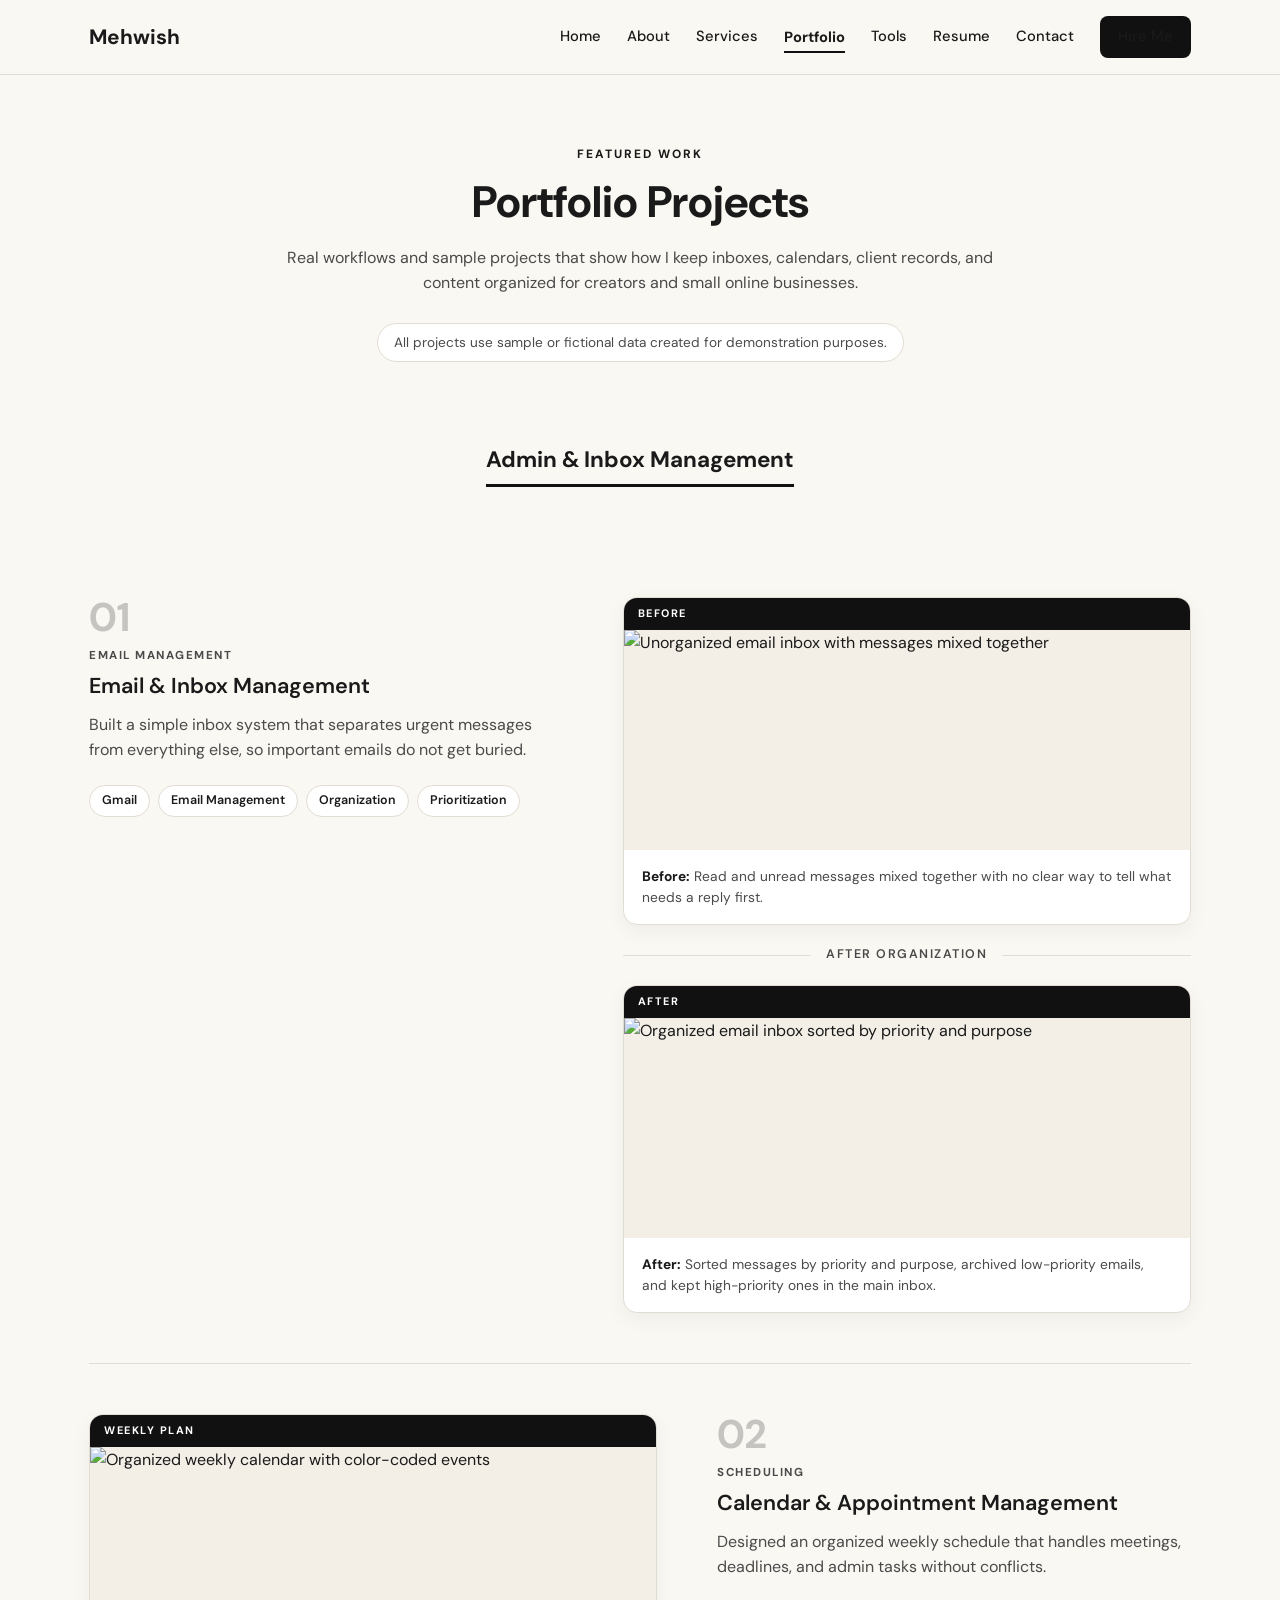
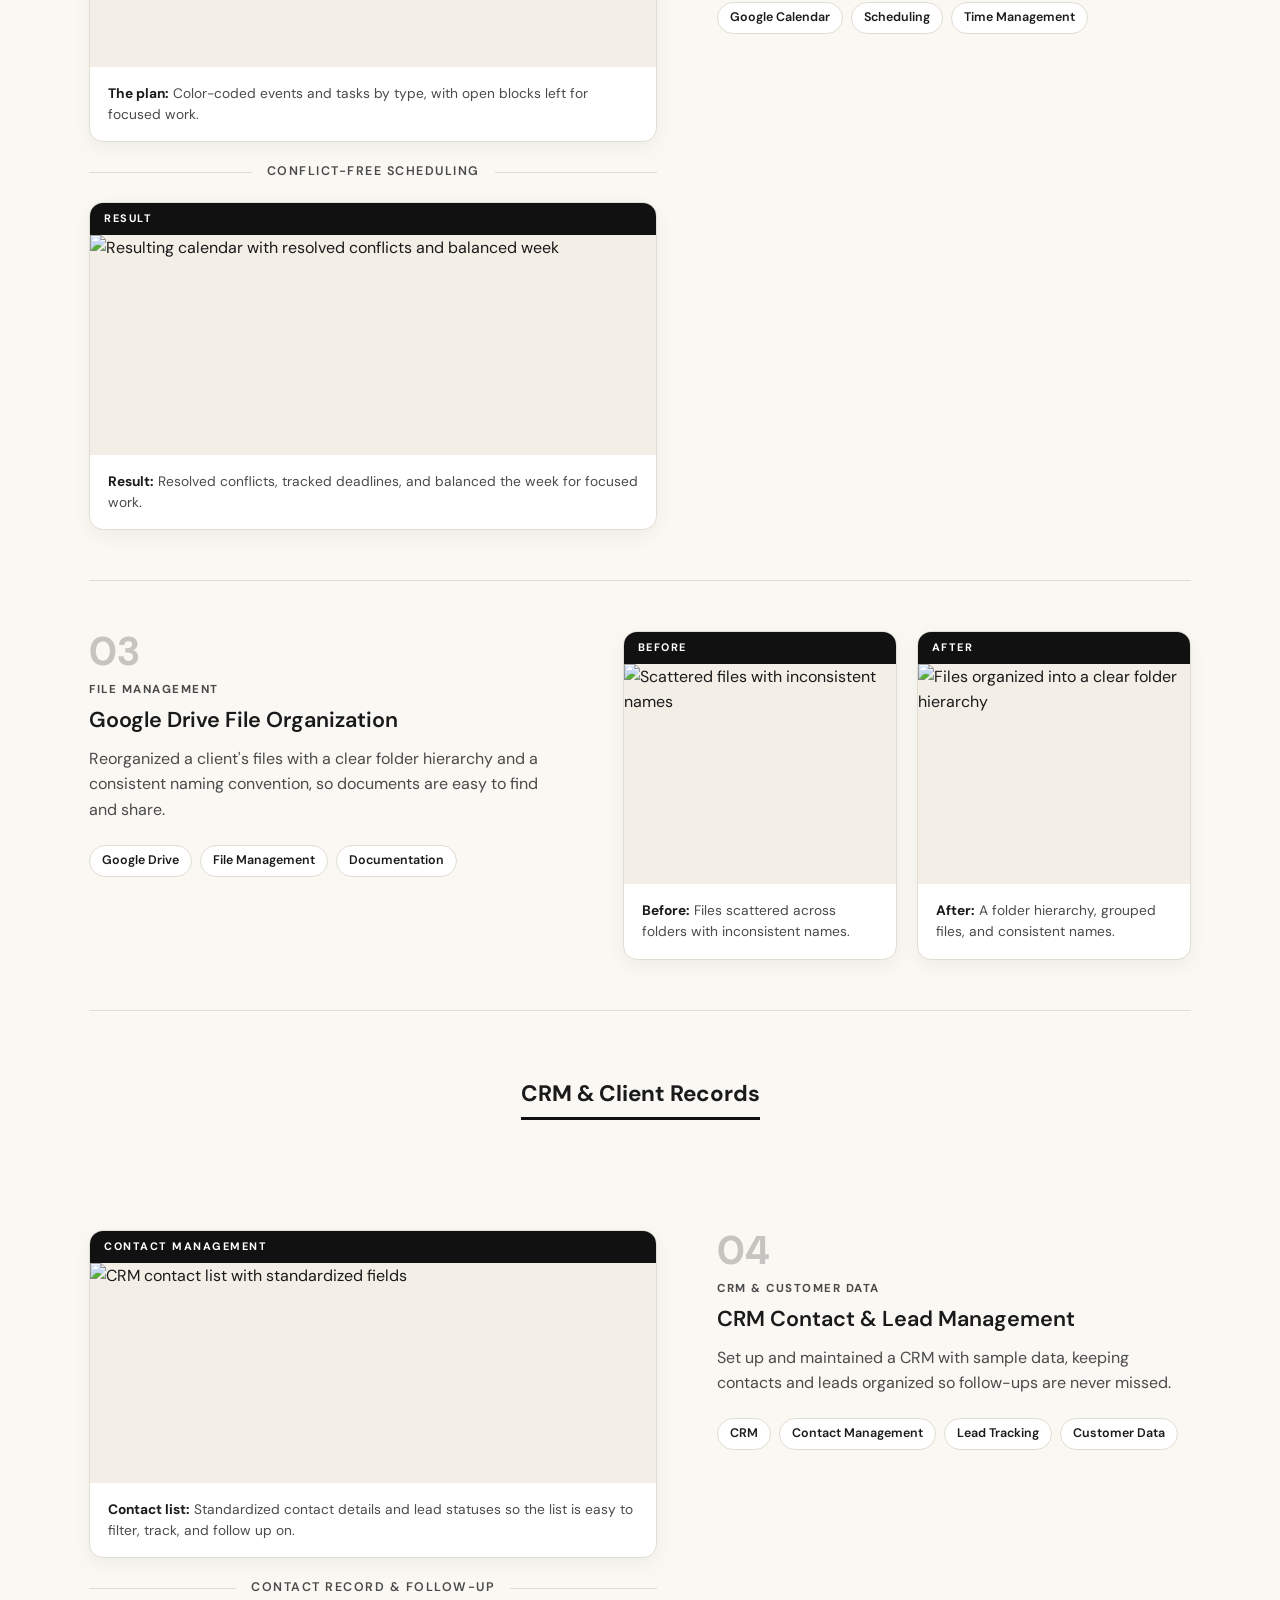
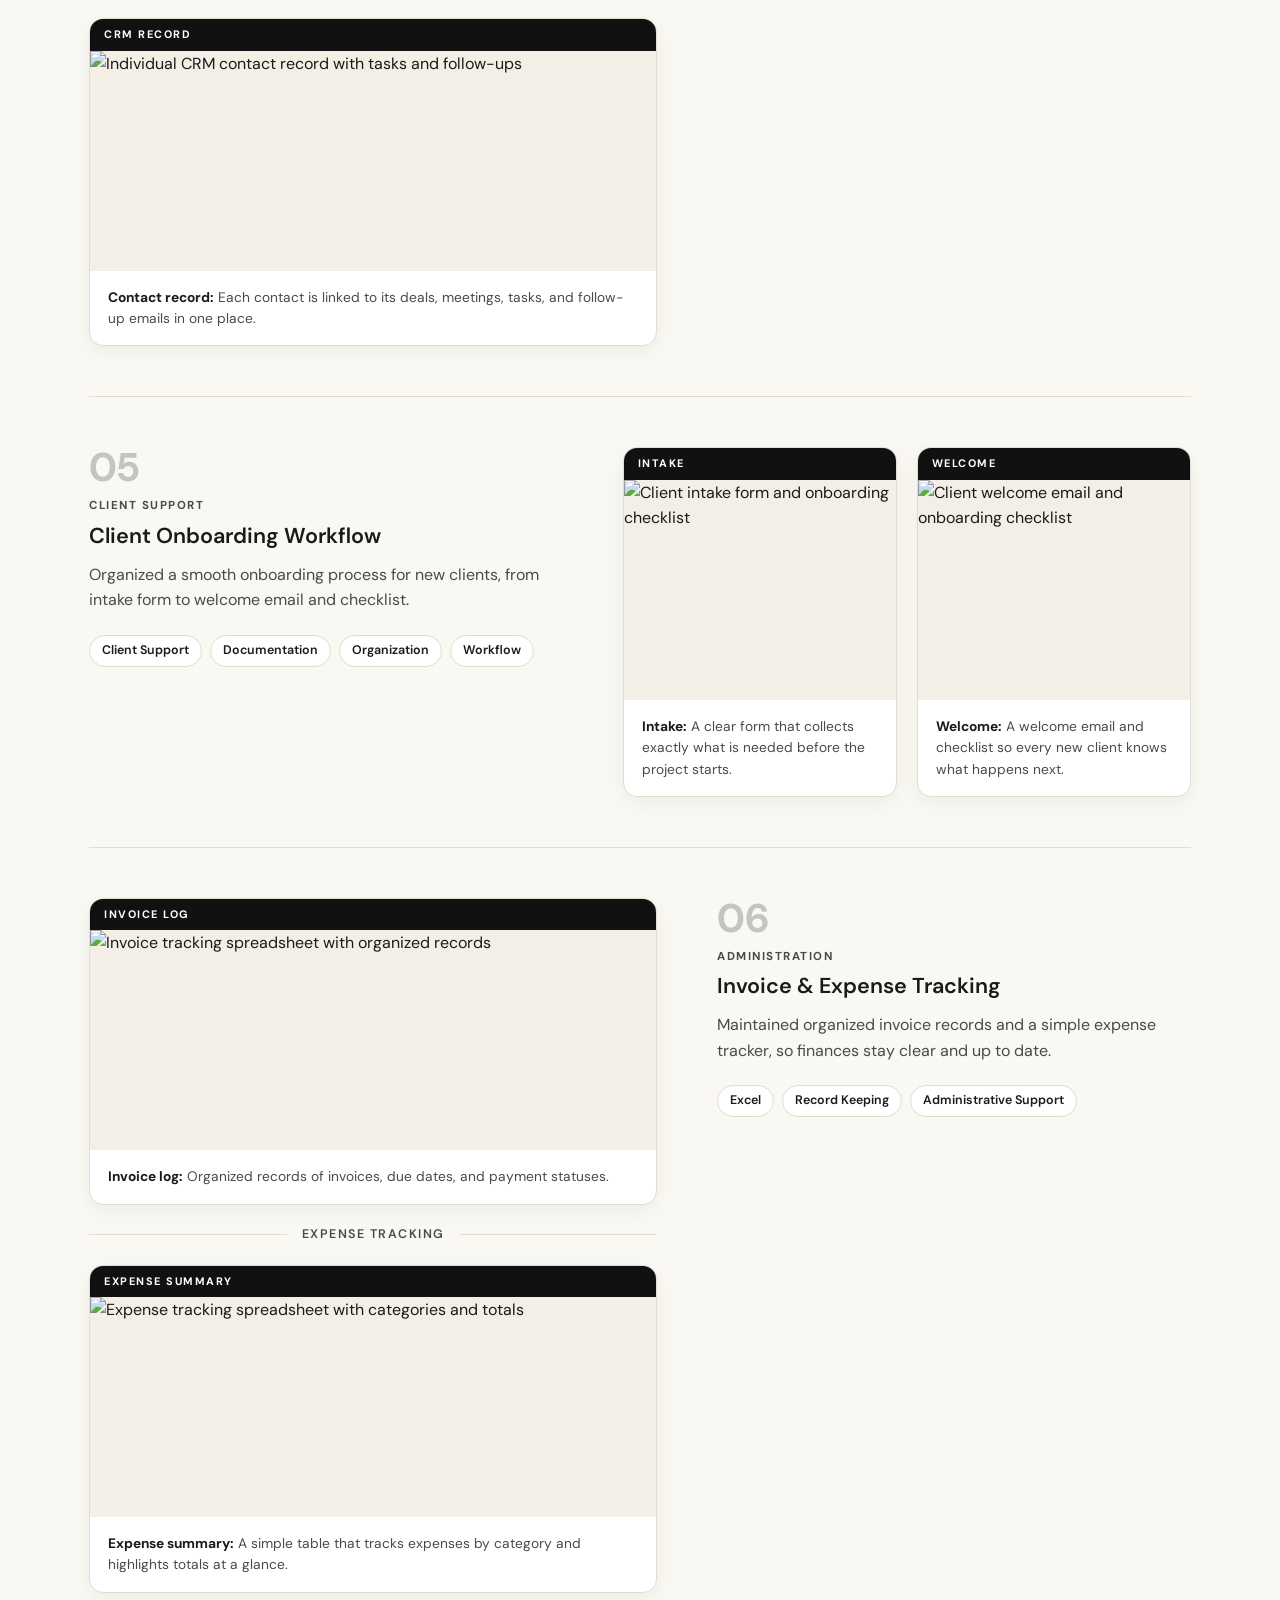
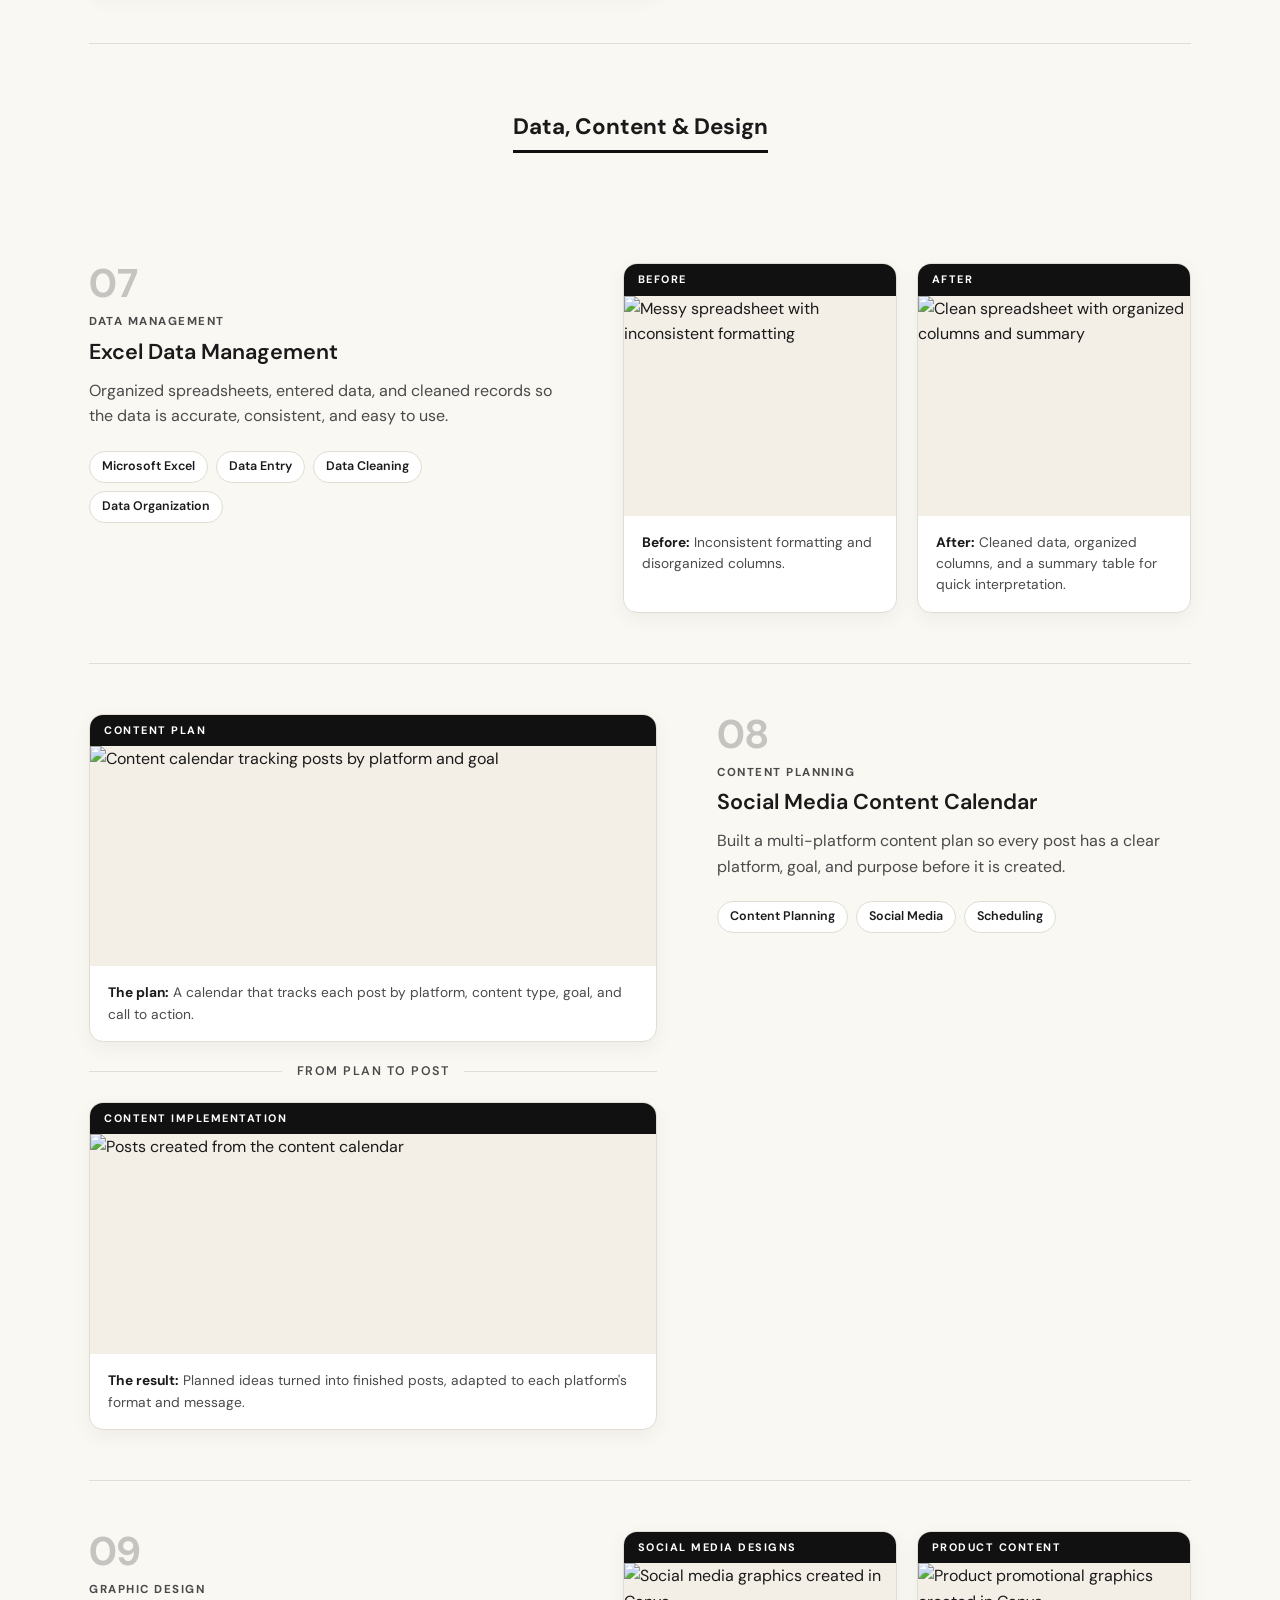
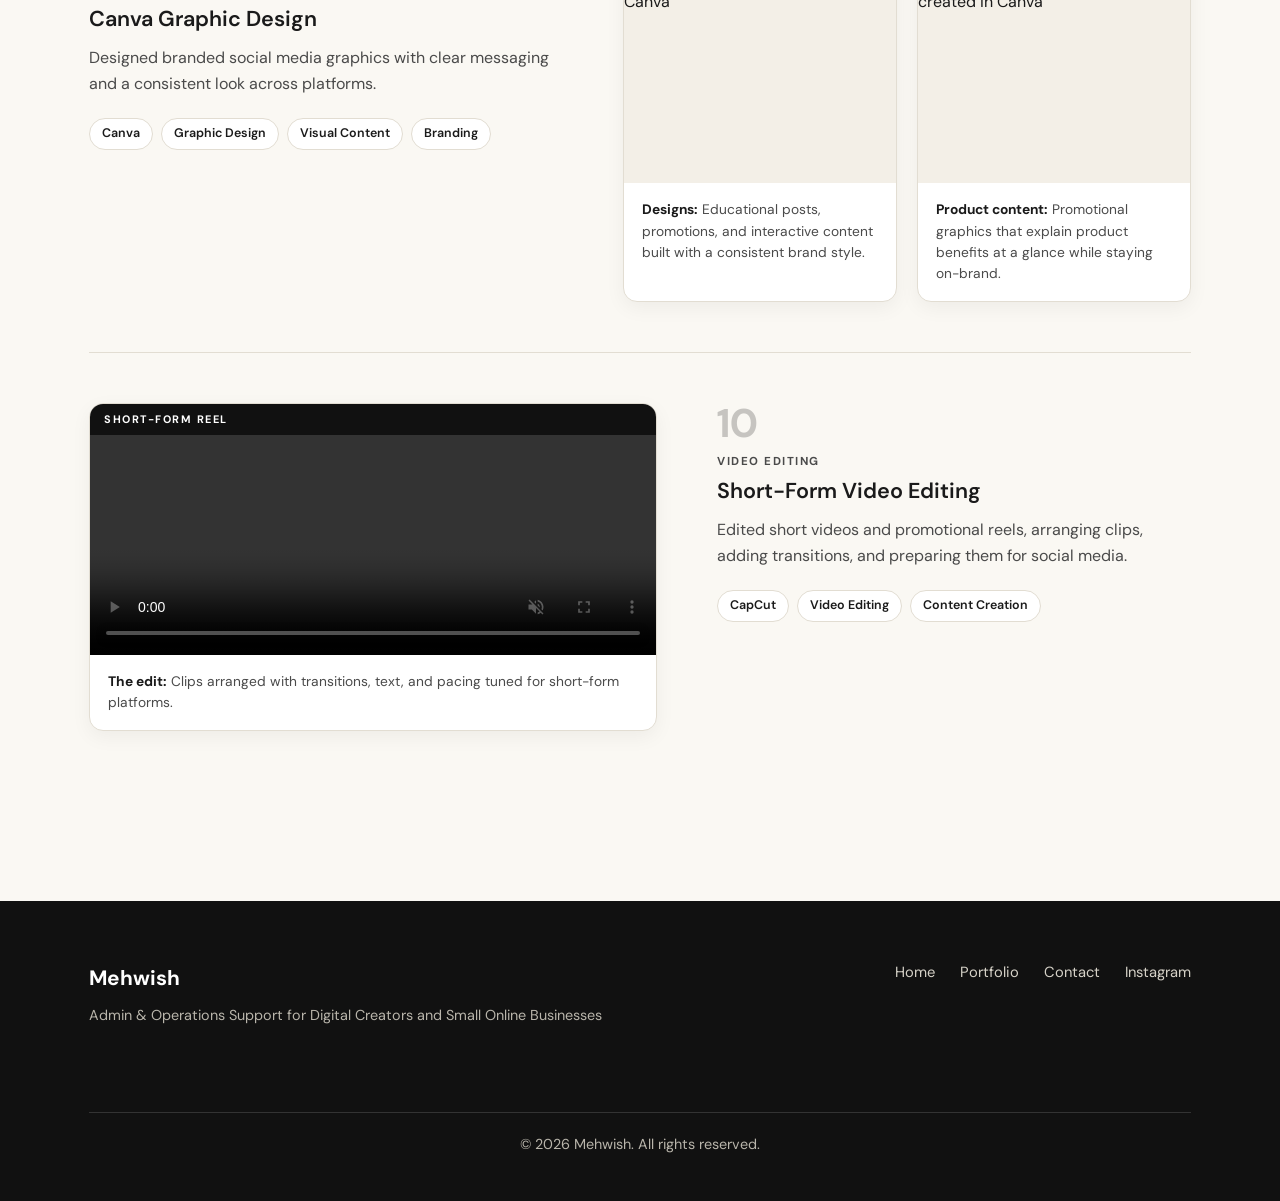
==== commit c15573ed: "Update portfolio.html" ====
--- a/portfolio.html
+++ b/portfolio.html
@@ -4,7 +4,7 @@
 <head>
     <meta charset="UTF-8">
     <meta name="viewport" content="width=device-width, initial-scale=1.0">
-    <meta name="theme-color" content="#ffffff">
+    <meta name="theme-color" content="#faf8f3">
 
     <title>Portfolio | Mehwish Asghar</title>
 
@@ -28,17 +28,24 @@
     <style>
         /* --- RESET & BASE --- */
         :root {
-            --primary: #4f46e5;
-            --primary-hover: #4338ca;
-            --text-dark: #1e293b;
-            --text-light: #64748b;
-            --bg-light: #f8fafc;
+            /* NEW PALETTE: cream base, black/charcoal text & highlights */
+            --primary: #111111;          /* Pure black — buttons & highlights */
+            --primary-hover: #2b2b2b;    /* Deep dark grey on hover */
+            --text-dark: #1a1a1a;        /* Dark charcoal headings */
+            --text-light: #4a4a4a;       /* Muted charcoal body text */
+            --bg-light: #f3efe7;         /* Slightly deeper cream for section tint */
+            --bg-base: #faf8f3;          /* Soft off-white / cream base */
             --white: #ffffff;
-            --border: #e2e8f0;
+            --border: #e2ddd2;           /* Warm subtle border */
         }
         * { margin: 0; padding: 0; box-sizing: border-box; }
         html { scroll-behavior: smooth; }
-        body { font-family: 'DM Sans', sans-serif; line-height: 1.6; color: var(--text-dark); background: var(--white); }
+        body {
+            font-family: 'DM Sans', sans-serif;
+            line-height: 1.6;
+            color: var(--text-dark);
+            background: var(--bg-base);
+        }
         a { text-decoration: none; color: inherit; transition: 0.3s; }
         ul { list-style: none; }
         img, video { max-width: 100%; display: block; }
@@ -48,7 +55,7 @@
         /* --- SKIP LINK --- */
         .skip-link {
             position: absolute; left: -9999px; top: 0;
-            background: var(--primary); color: white;
+            background: var(--primary); color: var(--white);
             padding: 10px 16px; z-index: 2000; border-radius: 0 0 8px 0;
         }
         .skip-link:focus { left: 0; }
@@ -57,7 +64,7 @@
         .eyebrow {
             text-transform: uppercase; letter-spacing: 2px;
             font-size: 0.75rem; font-weight: 700;
-            color: var(--primary); margin-bottom: 12px;
+            color: var(--text-dark); margin-bottom: 12px;
         }
         h1, h2, h3 { color: var(--text-dark); line-height: 1.2; }
         h1 { font-size: 2.75rem; font-weight: 700; margin-bottom: 15px; }
@@ -77,7 +84,7 @@
         /* --- HEADER / NAV --- */
         .header {
             position: sticky; top: 0; z-index: 1000;
-            background: rgba(255, 255, 255, 0.95);
+            background: rgba(250, 248, 243, 0.95);
             backdrop-filter: blur(10px);
             border-bottom: 1px solid var(--border);
             padding: 16px 0;
@@ -88,8 +95,11 @@
         .nav-links > a, .dropdown-toggle {
             font-weight: 500; font-size: 0.92rem; color: var(--text-dark);
         }
-        .nav-links > a:hover, .dropdown-toggle:hover { color: var(--primary); }
-        .nav-links a[aria-current="page"] { color: var(--primary); font-weight: 700; }
+        .nav-links > a:hover, .dropdown-toggle:hover { color: var(--primary-hover); }
+        .nav-links a[aria-current="page"] {
+            color: var(--text-dark); font-weight: 700;
+            border-bottom: 2px solid var(--primary); padding-bottom: 2px;
+        }
         .nav-cta { padding: 9px 18px; font-size: 0.9rem; }
 
         /* --- NAV DROPDOWN --- */
@@ -101,7 +111,7 @@
             background: var(--white);
             border: 1px solid var(--border);
             border-radius: 12px;
-            box-shadow: 0 12px 32px rgba(15, 23, 42, 0.1);
+            box-shadow: 0 12px 32px rgba(17, 17, 17, 0.12);
             padding: 8px;
             min-width: 260px;
             opacity: 0; visibility: hidden;
@@ -116,7 +126,7 @@
             font-size: 0.88rem; color: var(--text-dark);
             border-radius: 8px;
         }
-        .dropdown-menu a:hover { background: var(--bg-light); color: var(--primary); }
+        .dropdown-menu a:hover { background: var(--bg-base); color: var(--text-dark); }
 
         /* --- MOBILE MENU BUTTON --- */
         .menu-toggle {
@@ -136,7 +146,8 @@
         .section-note {
             display: inline-block; margin-top: 12px;
             font-size: 0.85rem; color: var(--text-light);
-            background: var(--bg-light); padding: 8px 16px; border-radius: 30px;
+            background: var(--white); border: 1px solid var(--border);
+            padding: 8px 16px; border-radius: 30px;
         }
 
         /* --- SUB-SECTIONS --- */
@@ -165,7 +176,7 @@
         /* --- PROJECT INFO --- */
         .project-number {
             display: inline-block; font-size: 2.5rem; font-weight: 700;
-            color: var(--primary); opacity: 0.25; line-height: 1;
+            color: var(--primary); opacity: 0.22; line-height: 1;
             margin-bottom: 10px;
         }
         .project-category {
@@ -175,27 +186,26 @@
         }
         .project-tags { display: flex; flex-wrap: wrap; gap: 8px; margin-top: 22px; }
         .project-tags span {
-            background: var(--bg-light);
-            color: var(--primary);
+            background: var(--white);
+            border: 1px solid var(--border);
+            color: var(--text-dark);
             font-size: 0.78rem; font-weight: 600;
             padding: 5px 12px; border-radius: 20px;
         }
 
         /* --- PROJECT VISUAL SHOWCASE --- */
-        .project-visual {
-            display: flex; flex-direction: column; gap: 20px;
-        }
+        .project-visual { display: flex; flex-direction: column; gap: 20px; }
         .image-showcase { display: grid; grid-template-columns: 1fr 1fr; gap: 20px; }
         .showcase-item {
             background: var(--white);
             border: 1px solid var(--border);
             border-radius: 14px;
             overflow: hidden;
-            box-shadow: 0 6px 20px rgba(15, 23, 42, 0.04);
+            box-shadow: 0 6px 20px rgba(17, 17, 17, 0.05);
         }
         .showcase-label {
             display: block;
-            background: var(--text-dark);
+            background: var(--primary);
             color: var(--white);
             font-size: 0.68rem; font-weight: 700;
             text-transform: uppercase; letter-spacing: 1.5px;
@@ -203,18 +213,13 @@
         }
         .showcase-item img,
         .showcase-item video {
-            width: 100%;
-            height: 220px;
-            object-fit: cover;
-            display: block;
+            width: 100%; height: 220px;
+            object-fit: cover; display: block;
             background: var(--bg-light);
         }
         .showcase-caption {
-            padding: 16px 18px;
-            margin: 0;
-            font-size: 0.86rem;
-            color: var(--text-light);
-            line-height: 1.55;
+            padding: 16px 18px; margin: 0;
+            font-size: 0.86rem; color: var(--text-light); line-height: 1.55;
         }
         .showcase-caption strong { color: var(--text-dark); }
 
@@ -231,20 +236,24 @@
         }
 
         /* --- FOOTER --- */
-        .footer { background: var(--text-dark); color: var(--white); padding: 60px 0 30px; margin-top: 40px; }
+        .footer {
+            background: var(--primary); /* black footer */
+            color: var(--white);
+            padding: 60px 0 30px; margin-top: 40px;
+        }
         .footer-container {
             display: flex; justify-content: space-between;
             align-items: flex-start; flex-wrap: wrap; gap: 30px;
         }
         .footer .logo { color: var(--white); margin-bottom: 10px; display: block; }
-        .footer p { color: #94a3b8; font-size: 0.9rem; }
+        .footer p { color: #b9b5ab; font-size: 0.9rem; }
         .footer-links { display: flex; gap: 25px; flex-wrap: wrap; }
-        .footer-links a { color: #cbd5e1; font-size: 0.92rem; }
+        .footer-links a { color: #d6d2c8; font-size: 0.92rem; }
         .footer-links a:hover { color: var(--white); }
         .copyright {
             width: 100%; text-align: center; margin-top: 40px;
-            padding-top: 20px; border-top: 1px solid #334155;
-            color: #64748b; font-size: 0.85rem;
+            padding-top: 20px; border-top: 1px solid #333333;
+            color: #8a867c; font-size: 0.85rem;
         }
 
         /* --- RESPONSIVE --- */
@@ -261,7 +270,7 @@
             .nav-links {
                 display: none;
                 position: absolute; top: 100%; left: 0; right: 0;
-                background: var(--white);
+                background: var(--bg-base);
                 flex-direction: column;
                 padding: 20px 24px;
                 border-bottom: 1px solid var(--border);
@@ -878,16 +887,3 @@
 
             navLinks.querySelectorAll("a").forEach((link) => {
                 link.addEventListener("click", () => setMenu(false));
-            });
-
-            document.addEventListener("keydown", (event) => {
-                if (event.key === "Escape" && navLinks.classList.contains("open")) {
-                    setMenu(false);
-                    menuToggle.focus();
-                }
-            });
-        }
-    </script>
-
-</body>
-</html>
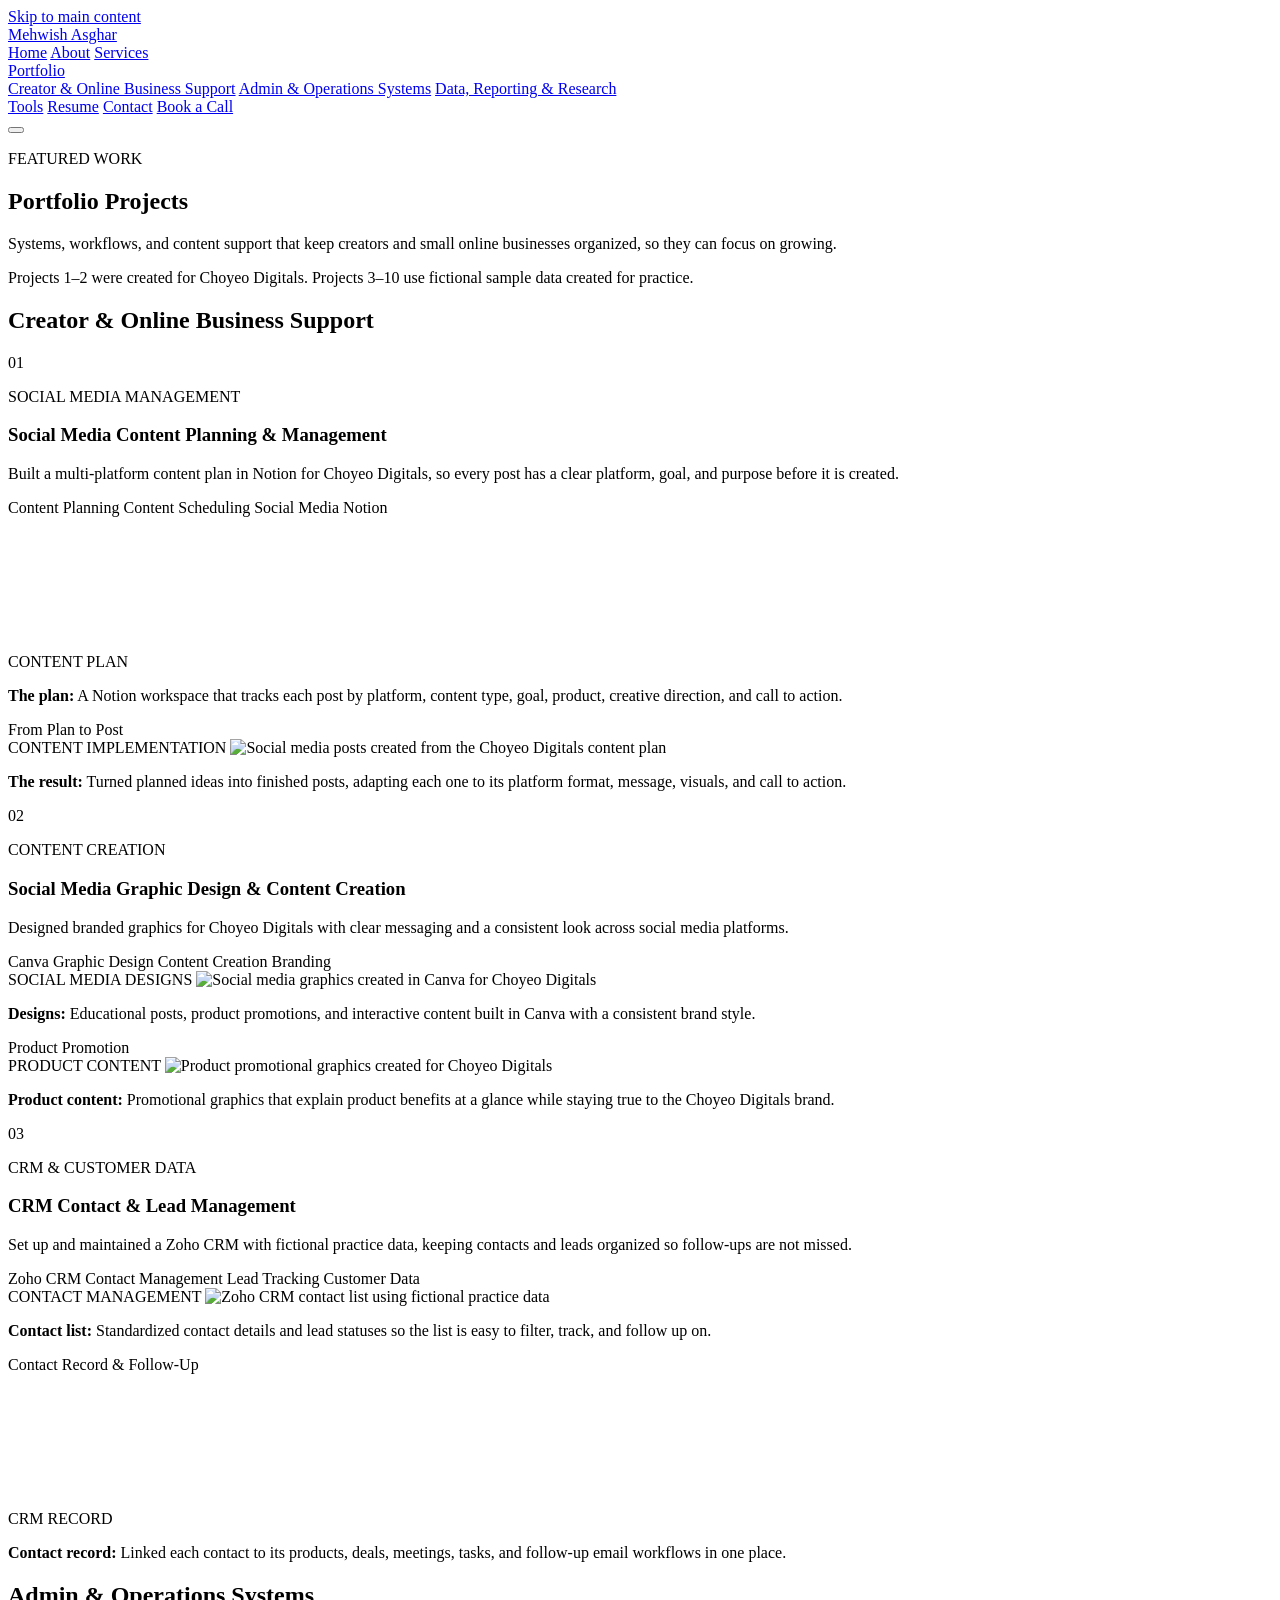
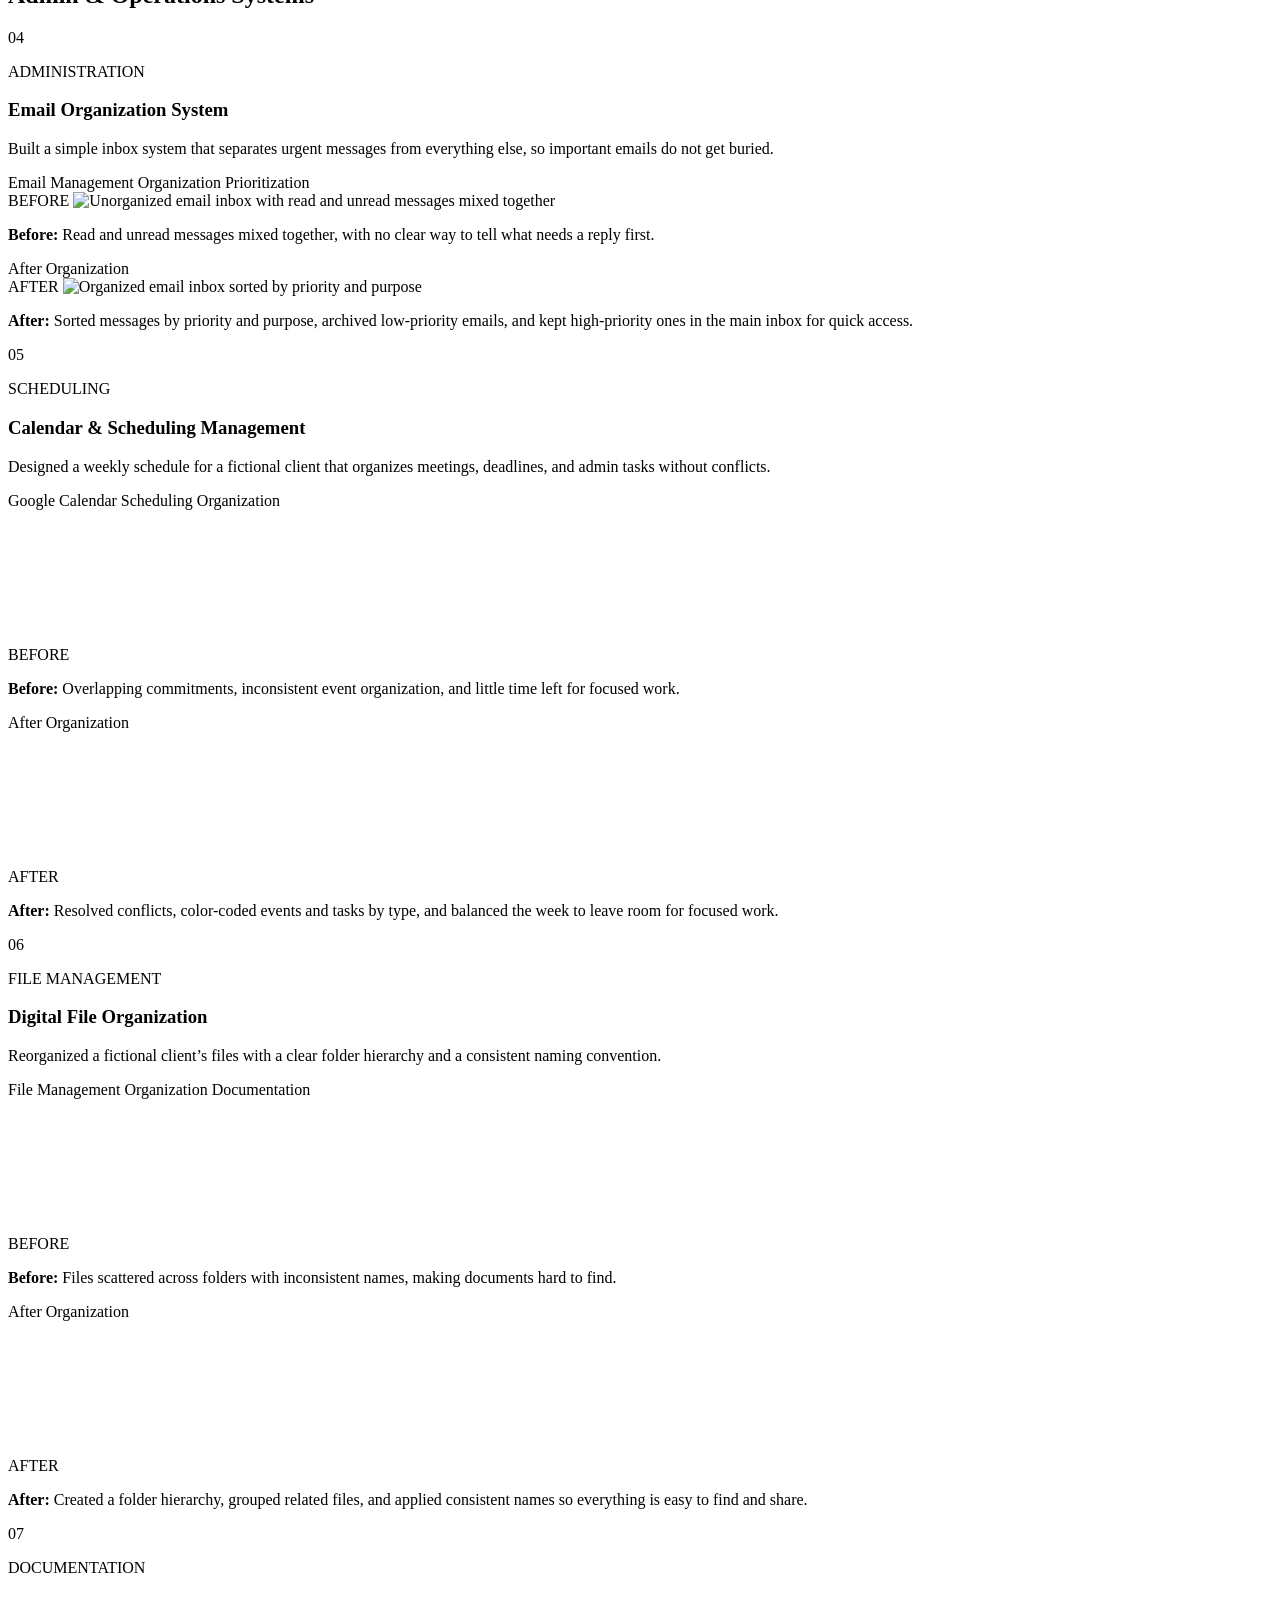
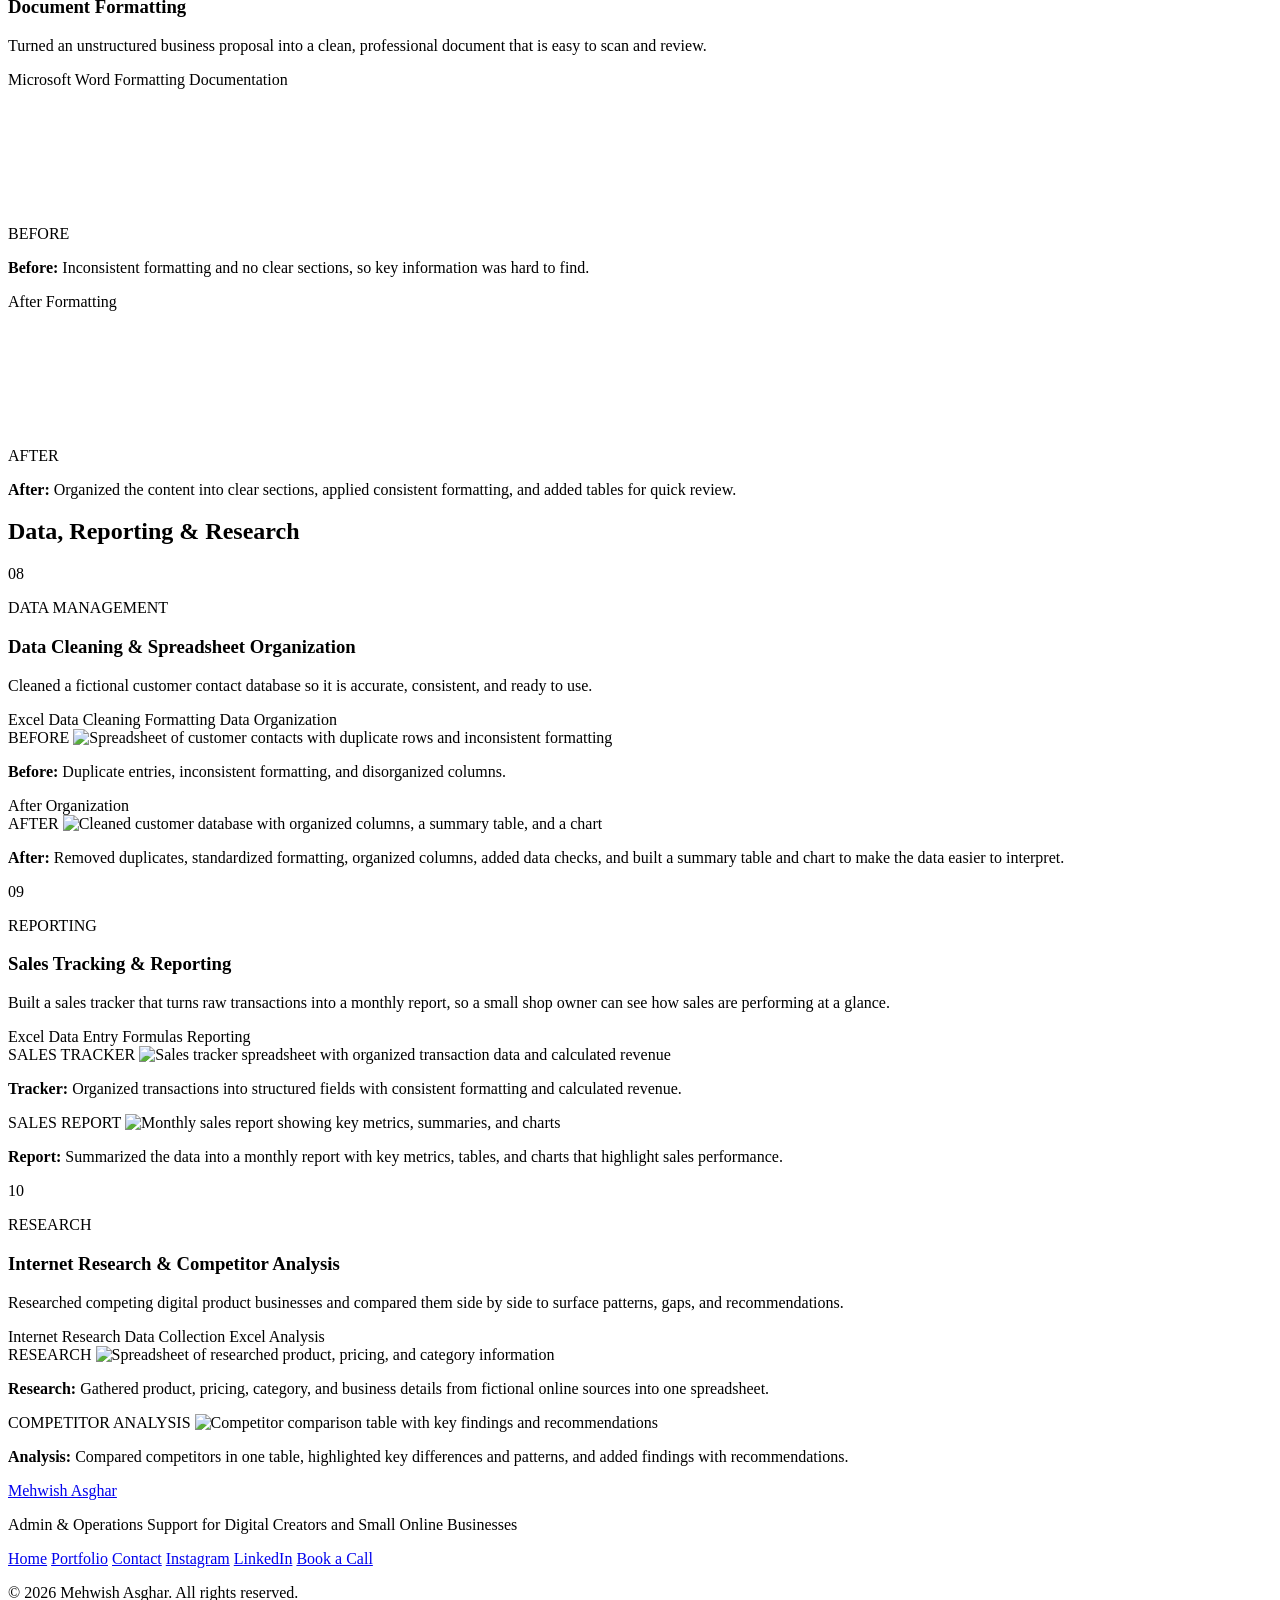
==== commit 7f969b10: "Update portfolio.html" ====
--- a/portfolio.html
+++ b/portfolio.html
@@ -4,303 +4,37 @@
 <head>
     <meta charset="UTF-8">
     <meta name="viewport" content="width=device-width, initial-scale=1.0">
-    <meta name="theme-color" content="#faf8f3">
-
-    <title>Portfolio | Mehwish Asghar</title>
-
-    <!-- SEO -->
+    <meta name="theme-color" content="#ffffff">
+
+    <title>Mehwish Asghar | Portfolio</title>
+
     <meta name="description"
-        content="Portfolio of Mehwish Asghar, a Virtual Assistant providing admin support, CRM organization, data management, Canva design, and content assistance for creators and small online businesses.">
-    <link rel="canonical" href="portfolio.html">
-
-    <!-- Open Graph / Social Preview -->
+        content="Portfolio of Mehwish Asghar, admin and operations support for digital creators and small online businesses: content planning, CRM, scheduling, email and file systems, and reporting.">
+
     <meta property="og:title" content="Portfolio | Mehwish Asghar">
     <meta property="og:description"
-        content="Admin support, CRM organization, data management, Canva design, and content assistance for digital creators and small online businesses.">
+        content="Admin and operations support for digital creators and small online businesses: content planning, CRM, scheduling, organization systems, and reporting.">
     <meta property="og:type" content="website">
-    <meta property="og:image" content="images/portfolio-preview.jpg">
-
-    <!-- Fonts -->
+    <meta property="og:image:alt" content="Preview of Mehwish Asghar's portfolio website">
+    <meta name="twitter:card" content="summary_large_image">
+
     <link rel="preconnect" href="https://fonts.googleapis.com">
     <link rel="preconnect" href="https://fonts.gstatic.com" crossorigin>
     <link href="https://fonts.googleapis.com/css2?family=DM+Sans:wght@400;500;600;700&display=swap" rel="stylesheet">
 
-    <style>
-        /* --- RESET & BASE --- */
-        :root {
-            /* NEW PALETTE: cream base, black/charcoal text & highlights */
-            --primary: #111111;          /* Pure black — buttons & highlights */
-            --primary-hover: #2b2b2b;    /* Deep dark grey on hover */
-            --text-dark: #1a1a1a;        /* Dark charcoal headings */
-            --text-light: #4a4a4a;       /* Muted charcoal body text */
-            --bg-light: #f3efe7;         /* Slightly deeper cream for section tint */
-            --bg-base: #faf8f3;          /* Soft off-white / cream base */
-            --white: #ffffff;
-            --border: #e2ddd2;           /* Warm subtle border */
-        }
-        * { margin: 0; padding: 0; box-sizing: border-box; }
-        html { scroll-behavior: smooth; }
-        body {
-            font-family: 'DM Sans', sans-serif;
-            line-height: 1.6;
-            color: var(--text-dark);
-            background: var(--bg-base);
-        }
-        a { text-decoration: none; color: inherit; transition: 0.3s; }
-        ul { list-style: none; }
-        img, video { max-width: 100%; display: block; }
-        .container { max-width: 1150px; margin: 0 auto; padding: 0 24px; }
-        .section { padding: 80px 0; }
-
-        /* --- SKIP LINK --- */
-        .skip-link {
-            position: absolute; left: -9999px; top: 0;
-            background: var(--primary); color: var(--white);
-            padding: 10px 16px; z-index: 2000; border-radius: 0 0 8px 0;
-        }
-        .skip-link:focus { left: 0; }
-
-        /* --- TYPOGRAPHY --- */
-        .eyebrow {
-            text-transform: uppercase; letter-spacing: 2px;
-            font-size: 0.75rem; font-weight: 700;
-            color: var(--text-dark); margin-bottom: 12px;
-        }
-        h1, h2, h3 { color: var(--text-dark); line-height: 1.2; }
-        h1 { font-size: 2.75rem; font-weight: 700; margin-bottom: 15px; }
-        h2 { font-size: 1.75rem; font-weight: 700; margin-bottom: 20px; }
-        h3 { font-size: 1.35rem; font-weight: 600; margin-bottom: 12px; }
-        p { color: var(--text-light); margin-bottom: 15px; }
-
-        /* --- BUTTONS --- */
-        .button {
-            display: inline-block; padding: 11px 24px; border-radius: 8px;
-            font-weight: 600; font-size: 0.95rem; cursor: pointer;
-            border: none; text-align: center;
-        }
-        .button-primary { background: var(--primary); color: var(--white); }
-        .button-primary:hover { background: var(--primary-hover); }
-
-        /* --- HEADER / NAV --- */
-        .header {
-            position: sticky; top: 0; z-index: 1000;
-            background: rgba(250, 248, 243, 0.95);
-            backdrop-filter: blur(10px);
-            border-bottom: 1px solid var(--border);
-            padding: 16px 0;
-        }
-        .nav-container { display: flex; justify-content: space-between; align-items: center; }
-        .logo { font-size: 1.3rem; font-weight: 700; color: var(--text-dark); }
-        .nav-links { display: flex; gap: 26px; align-items: center; }
-        .nav-links > a, .dropdown-toggle {
-            font-weight: 500; font-size: 0.92rem; color: var(--text-dark);
-        }
-        .nav-links > a:hover, .dropdown-toggle:hover { color: var(--primary-hover); }
-        .nav-links a[aria-current="page"] {
-            color: var(--text-dark); font-weight: 700;
-            border-bottom: 2px solid var(--primary); padding-bottom: 2px;
-        }
-        .nav-cta { padding: 9px 18px; font-size: 0.9rem; }
-
-        /* --- NAV DROPDOWN --- */
-        .nav-dropdown { position: relative; }
-        .dropdown-toggle { display: inline-block; padding: 5px 0; cursor: pointer; }
-        .dropdown-menu {
-            position: absolute; top: 130%; left: 50%;
-            transform: translateX(-50%) translateY(8px);
-            background: var(--white);
-            border: 1px solid var(--border);
-            border-radius: 12px;
-            box-shadow: 0 12px 32px rgba(17, 17, 17, 0.12);
-            padding: 8px;
-            min-width: 260px;
-            opacity: 0; visibility: hidden;
-            transition: 0.25s;
-        }
-        .nav-dropdown:hover .dropdown-menu,
-        .nav-dropdown:focus-within .dropdown-menu {
-            opacity: 1; visibility: visible; transform: translateX(-50%) translateY(0);
-        }
-        .dropdown-menu a {
-            display: block; padding: 10px 14px;
-            font-size: 0.88rem; color: var(--text-dark);
-            border-radius: 8px;
-        }
-        .dropdown-menu a:hover { background: var(--bg-base); color: var(--text-dark); }
-
-        /* --- MOBILE MENU BUTTON --- */
-        .menu-toggle {
-            display: none; background: none; border: none;
-            cursor: pointer; padding: 8px;
-            flex-direction: column; gap: 5px;
-        }
-        .menu-toggle span {
-            width: 24px; height: 2px; background: var(--text-dark);
-            border-radius: 2px; transition: 0.3s;
-        }
-
-        /* --- PAGE HEADING --- */
-        .portfolio { padding-top: 70px; }
-        .section-heading { max-width: 760px; margin: 0 auto 70px; text-align: center; }
-        .section-title { margin-bottom: 16px; }
-        .section-note {
-            display: inline-block; margin-top: 12px;
-            font-size: 0.85rem; color: var(--text-light);
-            background: var(--white); border: 1px solid var(--border);
-            padding: 8px 16px; border-radius: 30px;
-        }
-
-        /* --- SUB-SECTIONS --- */
-        .portfolio-sub-section { margin: 70px 0 40px; text-align: center; }
-        .portfolio-sub-section h2 {
-            display: inline-block;
-            font-size: 1.4rem; font-weight: 700;
-            padding-bottom: 10px;
-            border-bottom: 3px solid var(--primary);
-        }
-
-        /* --- PROJECT ROWS --- */
-        .project {
-            display: grid;
-            grid-template-columns: 1fr 1.2fr;
-            gap: 60px;
-            align-items: flex-start;
-            padding: 50px 0;
-            border-bottom: 1px solid var(--border);
-        }
-        .project:last-of-type { border-bottom: none; }
-        .project-reverse { grid-template-columns: 1.2fr 1fr; }
-        .project-reverse .project-info { order: 2; }
-        .project-reverse .project-visual { order: 1; }
-
-        /* --- PROJECT INFO --- */
-        .project-number {
-            display: inline-block; font-size: 2.5rem; font-weight: 700;
-            color: var(--primary); opacity: 0.22; line-height: 1;
-            margin-bottom: 10px;
-        }
-        .project-category {
-            font-size: 0.72rem; font-weight: 700;
-            text-transform: uppercase; letter-spacing: 1.5px;
-            color: var(--text-light); margin-bottom: 8px;
-        }
-        .project-tags { display: flex; flex-wrap: wrap; gap: 8px; margin-top: 22px; }
-        .project-tags span {
-            background: var(--white);
-            border: 1px solid var(--border);
-            color: var(--text-dark);
-            font-size: 0.78rem; font-weight: 600;
-            padding: 5px 12px; border-radius: 20px;
-        }
-
-        /* --- PROJECT VISUAL SHOWCASE --- */
-        .project-visual { display: flex; flex-direction: column; gap: 20px; }
-        .image-showcase { display: grid; grid-template-columns: 1fr 1fr; gap: 20px; }
-        .showcase-item {
-            background: var(--white);
-            border: 1px solid var(--border);
-            border-radius: 14px;
-            overflow: hidden;
-            box-shadow: 0 6px 20px rgba(17, 17, 17, 0.05);
-        }
-        .showcase-label {
-            display: block;
-            background: var(--primary);
-            color: var(--white);
-            font-size: 0.68rem; font-weight: 700;
-            text-transform: uppercase; letter-spacing: 1.5px;
-            padding: 7px 14px;
-        }
-        .showcase-item img,
-        .showcase-item video {
-            width: 100%; height: 220px;
-            object-fit: cover; display: block;
-            background: var(--bg-light);
-        }
-        .showcase-caption {
-            padding: 16px 18px; margin: 0;
-            font-size: 0.86rem; color: var(--text-light); line-height: 1.55;
-        }
-        .showcase-caption strong { color: var(--text-dark); }
-
-        /* --- SHOWCASE DIVIDER --- */
-        .showcase-divider {
-            display: flex; align-items: center; gap: 15px;
-            color: var(--text-light);
-            font-size: 0.78rem; font-weight: 600;
-            text-transform: uppercase; letter-spacing: 1.5px;
-        }
-        .showcase-divider::before,
-        .showcase-divider::after {
-            content: ""; flex: 1; height: 1px; background: var(--border);
-        }
-
-        /* --- FOOTER --- */
-        .footer {
-            background: var(--primary); /* black footer */
-            color: var(--white);
-            padding: 60px 0 30px; margin-top: 40px;
-        }
-        .footer-container {
-            display: flex; justify-content: space-between;
-            align-items: flex-start; flex-wrap: wrap; gap: 30px;
-        }
-        .footer .logo { color: var(--white); margin-bottom: 10px; display: block; }
-        .footer p { color: #b9b5ab; font-size: 0.9rem; }
-        .footer-links { display: flex; gap: 25px; flex-wrap: wrap; }
-        .footer-links a { color: #d6d2c8; font-size: 0.92rem; }
-        .footer-links a:hover { color: var(--white); }
-        .copyright {
-            width: 100%; text-align: center; margin-top: 40px;
-            padding-top: 20px; border-top: 1px solid #333333;
-            color: #8a867c; font-size: 0.85rem;
-        }
-
-        /* --- RESPONSIVE --- */
-        @media (max-width: 900px) {
-            .project, .project-reverse { grid-template-columns: 1fr; gap: 30px; }
-            .project-reverse .project-info,
-            .project-reverse .project-visual { order: initial; }
-            .image-showcase { grid-template-columns: 1fr; }
-        }
-        @media (max-width: 768px) {
-            h1 { font-size: 2.1rem; }
-            h2 { font-size: 1.45rem; }
-            .menu-toggle { display: flex; }
-            .nav-links {
-                display: none;
-                position: absolute; top: 100%; left: 0; right: 0;
-                background: var(--bg-base);
-                flex-direction: column;
-                padding: 20px 24px;
-                border-bottom: 1px solid var(--border);
-                gap: 18px;
-                align-items: flex-start;
-            }
-            .nav-links.open { display: flex; }
-            .dropdown-menu {
-                position: static; opacity: 1; visibility: visible;
-                transform: none; box-shadow: none; border: none;
-                padding: 8px 0 0 12px; min-width: 100%;
-            }
-            .footer-container { flex-direction: column; text-align: center; align-items: center; }
-            .footer-links { justify-content: center; }
-            .showcase-item img, .showcase-item video { height: 180px; }
-        }
-    </style>
+    <link rel="icon" type="image/png" href="images/site-icon.png">
+
+    <link rel="stylesheet" href="style.css">
 </head>
 
 <body>
 
     <a class="skip-link" href="#portfolio">Skip to main content</a>
 
-    <!-- =====================================================
-         HEADER
-    ====================================================== -->
     <header class="header">
         <div class="container nav-container">
 
-            <a href="index.html" class="logo">Mehwish</a>
+            <a href="index.html" class="logo">Mehwish Asghar</a>
 
             <nav class="nav-links" id="main-nav" aria-label="Main navigation">
                 <a href="index.html">Home</a>
@@ -311,16 +45,16 @@
                     <a href="portfolio.html" class="dropdown-toggle" aria-current="page">Portfolio</a>
 
                     <div class="dropdown-menu">
-                        <a href="#section-1">Admin &amp; Inbox Management</a>
-                        <a href="#section-2">CRM &amp; Client Records</a>
-                        <a href="#section-3">Data, Content &amp; Design</a>
+                        <a href="portfolio.html#section-1">Creator &amp; Online Business Support</a>
+                        <a href="portfolio.html#section-2">Admin &amp; Operations Systems</a>
+                        <a href="portfolio.html#section-3">Data, Reporting &amp; Research</a>
                     </div>
                 </div>
 
                 <a href="index.html#tools">Tools</a>
                 <a href="index.html#resume">Resume</a>
                 <a href="index.html#contact">Contact</a>
-                <a href="mailto:mehwishasghar958@gmail.com" class="button button-primary nav-cta">Hire Me</a>
+                <a href="https://calendly.com/mehwishasghar958/new-meeting" target="_blank" rel="noopener noreferrer" class="button button-primary nav-cta">Book a Call</a>
             </nav>
 
             <button class="menu-toggle" type="button" aria-label="Open navigation menu" aria-expanded="false"
@@ -335,9 +69,6 @@
 
     <main>
 
-        <!-- =====================================================
-             PORTFOLIO
-        ====================================================== -->
         <section id="portfolio" class="portfolio section">
 
             <div class="container">
@@ -348,50 +79,246 @@
                     <h1 class="section-title">Portfolio Projects</h1>
 
                     <p>
-                        Real workflows and sample projects that show how I keep inboxes, calendars,
-                        client records, and content organized for creators and small online businesses.
+                        Systems, workflows, and content support that keep creators and
+                        small online businesses organized, so they can focus on growing.
                     </p>
                     <p class="section-note">
-                        All projects use sample or fictional data created for demonstration purposes.
+                        Projects 1–2 were created for Choyeo Digitals. Projects 3–10 use
+                        fictional sample data created for practice.
                     </p>
                 </div>
 
 
-                <!-- =================================================
-                     SECTION 1 — ADMIN & INBOX MANAGEMENT
-                ================================================== -->
-
                 <section class="portfolio-sub-section">
-                    <h2 id="section-1">Admin &amp; Inbox Management</h2>
+                    <h2 id="section-1">Creator &amp; Online Business Support</h2>
                 </section>
 
-                <!-- PROJECT 1 — EMAIL & INBOX MANAGEMENT -->
                 <article class="project">
 
                     <div class="project-info">
+
                         <span class="project-number">01</span>
-                        <p class="project-category">EMAIL MANAGEMENT</p>
-                        <h3>Email &amp; Inbox Management</h3>
-                        <p>
-                            Built a simple inbox system that separates urgent messages from everything
-                            else, so important emails do not get buried.
-                        </p>
-                        <div class="project-tags">
-                            <span>Gmail</span>
+
+                        <p class="project-category">SOCIAL MEDIA MANAGEMENT</p>
+
+                        <h3>Social Media Content Planning &amp; Management</h3>
+
+                        <p>
+                            Built a multi-platform content plan in Notion for Choyeo Digitals,
+                            so every post has a clear platform, goal, and purpose before
+                            it is created.
+                        </p>
+
+                        <div class="project-tags">
+                            <span>Content Planning</span>
+                            <span>Content Scheduling</span>
+                            <span>Social Media</span>
+                            <span>Notion</span>
+                        </div>
+
+                    </div>
+
+                    <div class="project-visual">
+
+                        <div class="showcase-item">
+                            <span class="showcase-label">CONTENT PLAN</span>
+
+                            <video src="videos/social-media-content-plan.mp4" autoplay muted loop playsinline
+                                preload="metadata"
+                                aria-label="Screen recording of a social media content plan in Notion">
+                            </video>
+
+                            <p class="showcase-caption">
+                                <strong>The plan:</strong>
+                                A Notion workspace that tracks each post by platform, content type,
+                                goal, product, creative direction, and call to action.
+                            </p>
+                        </div>
+
+                        <div class="showcase-divider">
+                            <span>From Plan to Post</span>
+                        </div>
+
+                        <div class="showcase-item">
+                            <span class="showcase-label">CONTENT IMPLEMENTATION</span>
+
+                            <img src="images/social-media-content-implementation.png" loading="lazy" decoding="async"
+                                alt="Social media posts created from the Choyeo Digitals content plan">
+
+                            <p class="showcase-caption">
+                                <strong>The result:</strong>
+                                Turned planned ideas into finished posts, adapting each one to its
+                                platform format, message, visuals, and call to action.
+                            </p>
+                        </div>
+
+                    </div>
+
+                </article>
+
+
+                <article class="project project-reverse">
+
+                    <div class="project-info">
+
+                        <span class="project-number">02</span>
+
+                        <p class="project-category">CONTENT CREATION</p>
+
+                        <h3>Social Media Graphic Design &amp; Content Creation</h3>
+
+                        <p>
+                            Designed branded graphics for Choyeo Digitals with clear messaging
+                            and a consistent look across social media platforms.
+                        </p>
+
+                        <div class="project-tags">
+                            <span>Canva</span>
+                            <span>Graphic Design</span>
+                            <span>Content Creation</span>
+                            <span>Branding</span>
+                        </div>
+
+                    </div>
+
+                    <div class="project-visual">
+
+                        <div class="showcase-item">
+                            <span class="showcase-label">SOCIAL MEDIA DESIGNS</span>
+
+                            <img src="images/social-media-designs.png" loading="lazy" decoding="async"
+                                alt="Social media graphics created in Canva for Choyeo Digitals">
+
+                            <p class="showcase-caption">
+                                <strong>Designs:</strong>
+                                Educational posts, product promotions, and interactive content
+                                built in Canva with a consistent brand style.
+                            </p>
+                        </div>
+
+                        <div class="showcase-divider">
+                            <span>Product Promotion</span>
+                        </div>
+
+                        <div class="showcase-item">
+                            <span class="showcase-label">PRODUCT CONTENT</span>
+
+                            <img src="images/social-media-product-content.png" loading="lazy" decoding="async"
+                                alt="Product promotional graphics created for Choyeo Digitals">
+
+                            <p class="showcase-caption">
+                                <strong>Product content:</strong>
+                                Promotional graphics that explain product benefits at a glance
+                                while staying true to the Choyeo Digitals brand.
+                            </p>
+                        </div>
+
+                    </div>
+
+                </article>
+
+
+                <article class="project">
+
+                    <div class="project-info">
+
+                        <span class="project-number">03</span>
+
+                        <p class="project-category">CRM &amp; CUSTOMER DATA</p>
+
+                        <h3>CRM Contact &amp; Lead Management</h3>
+
+                        <p>
+                            Set up and maintained a Zoho CRM with fictional practice data,
+                            keeping contacts and leads organized so follow-ups are not missed.
+                        </p>
+
+                        <div class="project-tags">
+                            <span>Zoho CRM</span>
+                            <span>Contact Management</span>
+                            <span>Lead Tracking</span>
+                            <span>Customer Data</span>
+                        </div>
+
+                    </div>
+
+                    <div class="project-visual">
+
+                        <div class="showcase-item">
+                            <span class="showcase-label">CONTACT MANAGEMENT</span>
+
+                            <img src="images/zoho-crm-contacts.jpg" loading="lazy" decoding="async"
+                                alt="Zoho CRM contact list using fictional practice data">
+
+                            <p class="showcase-caption">
+                                <strong>Contact list:</strong>
+                                Standardized contact details and lead statuses so the list is
+                                easy to filter, track, and follow up on.
+                            </p>
+                        </div>
+
+                        <div class="showcase-divider">
+                            <span>Contact Record &amp; Follow-Up</span>
+                        </div>
+
+                        <div class="showcase-item">
+                            <span class="showcase-label">CRM RECORD</span>
+
+                            <video src="videos/zoho-contact-record.mp4" autoplay muted loop playsinline
+                                preload="metadata"
+                                aria-label="Screen recording of a Zoho CRM contact record with deals, tasks, and follow-up emails">
+                            </video>
+
+                            <p class="showcase-caption">
+                                <strong>Contact record:</strong>
+                                Linked each contact to its products, deals, meetings, tasks,
+                                and follow-up email workflows in one place.
+                            </p>
+                        </div>
+
+                    </div>
+
+                </article>
+
+
+                <section class="portfolio-sub-section">
+                    <h2 id="section-2">Admin &amp; Operations Systems</h2>
+                </section>
+
+                <article class="project project-reverse">
+
+                    <div class="project-info">
+
+                        <span class="project-number">04</span>
+
+                        <p class="project-category">ADMINISTRATION</p>
+
+                        <h3>Email Organization System</h3>
+
+                        <p>
+                            Built a simple inbox system that separates urgent messages from
+                            everything else, so important emails do not get buried.
+                        </p>
+
+                        <div class="project-tags">
                             <span>Email Management</span>
                             <span>Organization</span>
                             <span>Prioritization</span>
                         </div>
+
                     </div>
 
                     <div class="project-visual">
+
                         <div class="showcase-item">
                             <span class="showcase-label">BEFORE</span>
-                            <img src="project-01-inbox-management.jpg" loading="lazy" decoding="async"
-                                alt="Unorganized email inbox with messages mixed together">
+
+                            <img src="images/email-system-before.png" loading="lazy" decoding="async"
+                                alt="Unorganized email inbox with read and unread messages mixed together">
+
                             <p class="showcase-caption">
                                 <strong>Before:</strong>
-                                Read and unread messages mixed together with no clear way to
+                                Read and unread messages mixed together, with no clear way to
                                 tell what needs a reply first.
                             </p>
                         </div>
@@ -402,442 +329,391 @@
 
                         <div class="showcase-item">
                             <span class="showcase-label">AFTER</span>
-                            <img src="project-01-inbox-management.jpg" loading="lazy" decoding="async"
+
+                            <img src="images/email-system-after.png" loading="lazy" decoding="async"
                                 alt="Organized email inbox sorted by priority and purpose">
+
                             <p class="showcase-caption">
                                 <strong>After:</strong>
                                 Sorted messages by priority and purpose, archived low-priority
-                                emails, and kept high-priority ones in the main inbox.
-                            </p>
-                        </div>
-                    </div>
-
-                </article>
-
-
-                <!-- PROJECT 2 — CALENDAR MANAGEMENT -->
-                <article class="project project-reverse">
-
-                    <div class="project-info">
-                        <span class="project-number">02</span>
+                                emails, and kept high-priority ones in the main inbox for
+                                quick access.
+                            </p>
+                        </div>
+
+                    </div>
+
+                </article>
+
+
+                <article class="project">
+
+                    <div class="project-info">
+
+                        <span class="project-number">05</span>
+
                         <p class="project-category">SCHEDULING</p>
-                        <h3>Calendar &amp; Appointment Management</h3>
-                        <p>
-                            Designed an organized weekly schedule that handles meetings, deadlines,
-                            and admin tasks without conflicts.
-                        </p>
+
+                        <h3>Calendar &amp; Scheduling Management</h3>
+
+                        <p>
+                            Designed a weekly schedule for a fictional client that organizes
+                            meetings, deadlines, and admin tasks without conflicts.
+                        </p>
+
                         <div class="project-tags">
                             <span>Google Calendar</span>
                             <span>Scheduling</span>
-                            <span>Time Management</span>
-                        </div>
+                            <span>Organization</span>
+                        </div>
+
                     </div>
 
                     <div class="project-visual">
-                        <div class="showcase-item">
-                            <span class="showcase-label">WEEKLY PLAN</span>
-                            <img src="project-02-calendar-management.jpg" loading="lazy" decoding="async"
-                                alt="Organized weekly calendar with color-coded events">
-                            <p class="showcase-caption">
-                                <strong>The plan:</strong>
-                                Color-coded events and tasks by type, with open blocks left
-                                for focused work.
+
+                        <div class="showcase-item">
+                            <span class="showcase-label">BEFORE</span>
+
+                            <video src="videos/before-calendar-sample.mp4" autoplay muted loop playsinline
+                                preload="metadata"
+                                aria-label="Screen recording of a cluttered weekly calendar with overlapping events">
+                            </video>
+
+                            <p class="showcase-caption">
+                                <strong>Before:</strong>
+                                Overlapping commitments, inconsistent event organization,
+                                and little time left for focused work.
                             </p>
                         </div>
 
                         <div class="showcase-divider">
-                            <span>Conflict-Free Scheduling</span>
-                        </div>
-
-                        <div class="showcase-item">
-                            <span class="showcase-label">RESULT</span>
-                            <img src="project-02-calendar-management.jpg" loading="lazy" decoding="async"
-                                alt="Resulting calendar with resolved conflicts and balanced week">
-                            <p class="showcase-caption">
-                                <strong>Result:</strong>
-                                Resolved conflicts, tracked deadlines, and balanced the week
-                                for focused work.
-                            </p>
-                        </div>
-                    </div>
-
-                </article>
-
-
-                <!-- PROJECT 3 — FILE ORGANIZATION -->
+                            <span>After Organization</span>
+                        </div>
+
+                        <div class="showcase-item">
+                            <span class="showcase-label">AFTER</span>
+
+                            <video src="videos/after-calendar-sample.mp4" autoplay muted loop playsinline
+                                preload="metadata"
+                                aria-label="Screen recording of a reorganized, color-coded weekly calendar with no conflicts">
+                            </video>
+
+                            <p class="showcase-caption">
+                                <strong>After:</strong>
+                                Resolved conflicts, color-coded events and tasks by type, and
+                                balanced the week to leave room for focused work.
+                            </p>
+                        </div>
+
+                    </div>
+
+                </article>
+
+
+                <article class="project project-reverse">
+
+                    <div class="project-info">
+
+                        <span class="project-number">06</span>
+
+                        <p class="project-category">FILE MANAGEMENT</p>
+
+                        <h3>Digital File Organization</h3>
+
+                        <p>
+                            Reorganized a fictional client’s files with a clear folder
+                            hierarchy and a consistent naming convention.
+                        </p>
+
+                        <div class="project-tags">
+                            <span>File Management</span>
+                            <span>Organization</span>
+                            <span>Documentation</span>
+                        </div>
+
+                    </div>
+
+                    <div class="project-visual">
+
+                        <div class="showcase-item">
+                            <span class="showcase-label">BEFORE</span>
+
+                            <video src="videos/before-file-organization-sample.mp4" autoplay muted loop playsinline
+                                preload="metadata"
+                                aria-label="Screen recording of scattered files with inconsistent names">
+                            </video>
+
+                            <p class="showcase-caption">
+                                <strong>Before:</strong>
+                                Files scattered across folders with inconsistent names,
+                                making documents hard to find.
+                            </p>
+                        </div>
+
+                        <div class="showcase-divider">
+                            <span>After Organization</span>
+                        </div>
+
+                        <div class="showcase-item">
+                            <span class="showcase-label">AFTER</span>
+
+                            <video src="videos/after-file-organization-sample.mp4" autoplay muted loop playsinline
+                                preload="metadata"
+                                aria-label="Screen recording of files organized into a clear folder hierarchy">
+                            </video>
+
+                            <p class="showcase-caption">
+                                <strong>After:</strong>
+                                Created a folder hierarchy, grouped related files, and applied
+                                consistent names so everything is easy to find and share.
+                            </p>
+                        </div>
+
+                    </div>
+
+                </article>
+
+
                 <article class="project">
 
                     <div class="project-info">
-                        <span class="project-number">03</span>
-                        <p class="project-category">FILE MANAGEMENT</p>
-                        <h3>Google Drive File Organization</h3>
-                        <p>
-                            Reorganized a client's files with a clear folder hierarchy and a
-                            consistent naming convention, so documents are easy to find and share.
-                        </p>
-                        <div class="project-tags">
-                            <span>Google Drive</span>
-                            <span>File Management</span>
+
+                        <span class="project-number">07</span>
+
+                        <p class="project-category">DOCUMENTATION</p>
+
+                        <h3>Document Formatting</h3>
+
+                        <p>
+                            Turned an unstructured business proposal into a clean,
+                            professional document that is easy to scan and review.
+                        </p>
+
+                        <div class="project-tags">
+                            <span>Microsoft Word</span>
+                            <span>Formatting</span>
                             <span>Documentation</span>
                         </div>
+
+                    </div>
+
+                    <div class="project-visual">
+
+                        <div class="showcase-item">
+                            <span class="showcase-label">BEFORE</span>
+
+                            <video src="videos/before-document-proposal-sample.mp4" autoplay muted loop playsinline
+                                preload="metadata"
+                                aria-label="Screen recording of an unformatted business proposal document">
+                            </video>
+
+                            <p class="showcase-caption">
+                                <strong>Before:</strong>
+                                Inconsistent formatting and no clear sections, so key
+                                information was hard to find.
+                            </p>
+                        </div>
+
+                        <div class="showcase-divider">
+                            <span>After Formatting</span>
+                        </div>
+
+                        <div class="showcase-item">
+                            <span class="showcase-label">AFTER</span>
+
+                            <video src="videos/after-document-proposal-sample.mp4" autoplay muted loop playsinline
+                                preload="metadata"
+                                aria-label="Screen recording of a professionally formatted business proposal with tables">
+                            </video>
+
+                            <p class="showcase-caption">
+                                <strong>After:</strong>
+                                Organized the content into clear sections, applied consistent
+                                formatting, and added tables for quick review.
+                            </p>
+                        </div>
+
+                    </div>
+
+                </article>
+
+
+                <section class="portfolio-sub-section">
+                    <h2 id="section-3">Data, Reporting &amp; Research</h2>
+                </section>
+
+                <article class="project project-reverse">
+
+                    <div class="project-info">
+
+                        <span class="project-number">08</span>
+
+                        <p class="project-category">DATA MANAGEMENT</p>
+
+                        <h3>Data Cleaning &amp; Spreadsheet Organization</h3>
+
+                        <p>
+                            Cleaned a fictional customer contact database so it is accurate,
+                            consistent, and ready to use.
+                        </p>
+
+                        <div class="project-tags">
+                            <span>Excel</span>
+                            <span>Data Cleaning</span>
+                            <span>Formatting</span>
+                            <span>Data Organization</span>
+                        </div>
+
+                    </div>
+
+                    <div class="project-visual">
+
+                        <div class="showcase-item">
+                            <span class="showcase-label">BEFORE</span>
+
+                            <img src="images/data-cleaning-before.jpg" loading="lazy" decoding="async"
+                                alt="Spreadsheet of customer contacts with duplicate rows and inconsistent formatting">
+
+                            <p class="showcase-caption">
+                                <strong>Before:</strong>
+                                Duplicate entries, inconsistent formatting, and disorganized
+                                columns.
+                            </p>
+                        </div>
+
+                        <div class="showcase-divider">
+                            <span>After Organization</span>
+                        </div>
+
+                        <div class="showcase-item">
+                            <span class="showcase-label">AFTER</span>
+
+                            <img src="images/data-cleaning-after.jpg" loading="lazy" decoding="async"
+                                alt="Cleaned customer database with organized columns, a summary table, and a chart">
+
+                            <p class="showcase-caption">
+                                <strong>After:</strong>
+                                Removed duplicates, standardized formatting, organized columns,
+                                added data checks, and built a summary table and chart to make
+                                the data easier to interpret.
+                            </p>
+                        </div>
+
+                    </div>
+
+                </article>
+
+
+                <article class="project">
+
+                    <div class="project-info">
+
+                        <span class="project-number">09</span>
+
+                        <p class="project-category">REPORTING</p>
+
+                        <h3>Sales Tracking &amp; Reporting</h3>
+
+                        <p>
+                            Built a sales tracker that turns raw transactions into a monthly
+                            report, so a small shop owner can see how sales are performing
+                            at a glance.
+                        </p>
+
+                        <div class="project-tags">
+                            <span>Excel</span>
+                            <span>Data Entry</span>
+                            <span>Formulas</span>
+                            <span>Reporting</span>
+                        </div>
+
                     </div>
 
                     <div class="project-visual image-showcase">
-                        <div class="showcase-item">
-                            <span class="showcase-label">BEFORE</span>
-                            <img src="project-10-file-organization.jpg" loading="lazy" decoding="async"
-                                alt="Scattered files with inconsistent names">
-                            <p class="showcase-caption">
-                                <strong>Before:</strong>
-                                Files scattered across folders with inconsistent names.
-                            </p>
-                        </div>
-
-                        <div class="showcase-item">
-                            <span class="showcase-label">AFTER</span>
-                            <img src="project-10-file-organization.jpg" loading="lazy" decoding="async"
-                                alt="Files organized into a clear folder hierarchy">
-                            <p class="showcase-caption">
-                                <strong>After:</strong>
-                                A folder hierarchy, grouped files, and consistent names.
-                            </p>
-                        </div>
-                    </div>
-
-                </article>
-
-
-                <!-- =================================================
-                     SECTION 2 — CRM & CLIENT RECORDS
-                ================================================== -->
-
-                <section class="portfolio-sub-section">
-                    <h2 id="section-2">CRM &amp; Client Records</h2>
-                </section>
-
-                <!-- PROJECT 4 — CRM -->
+
+                        <div class="showcase-item">
+                            <span class="showcase-label">SALES TRACKER</span>
+
+                            <img src="images/sales-tracker-sample.jpg" loading="lazy" decoding="async"
+                                alt="Sales tracker spreadsheet with organized transaction data and calculated revenue">
+
+                            <p class="showcase-caption">
+                                <strong>Tracker:</strong>
+                                Organized transactions into structured fields with consistent
+                                formatting and calculated revenue.
+                            </p>
+                        </div>
+
+                        <div class="showcase-item">
+                            <span class="showcase-label">SALES REPORT</span>
+
+                            <img src="images/sales-report-sample.jpg" loading="lazy" decoding="async"
+                                alt="Monthly sales report showing key metrics, summaries, and charts">
+
+                            <p class="showcase-caption">
+                                <strong>Report:</strong>
+                                Summarized the data into a monthly report with key metrics,
+                                tables, and charts that highlight sales performance.
+                            </p>
+                        </div>
+
+                    </div>
+
+                </article>
+
+
                 <article class="project project-reverse">
 
                     <div class="project-info">
-                        <span class="project-number">04</span>
-                        <p class="project-category">CRM &amp; CUSTOMER DATA</p>
-                        <h3>CRM Contact &amp; Lead Management</h3>
-                        <p>
-                            Set up and maintained a CRM with sample data, keeping contacts and leads
-                            organized so follow-ups are never missed.
-                        </p>
-                        <div class="project-tags">
-                            <span>CRM</span>
-                            <span>Contact Management</span>
-                            <span>Lead Tracking</span>
-                            <span>Customer Data</span>
-                        </div>
-                    </div>
-
-                    <div class="project-visual">
-                        <div class="showcase-item">
-                            <span class="showcase-label">CONTACT MANAGEMENT</span>
-                            <img src="project-03-crm-management.jpg" loading="lazy" decoding="async"
-                                alt="CRM contact list with standardized fields">
-                            <p class="showcase-caption">
-                                <strong>Contact list:</strong>
-                                Standardized contact details and lead statuses so the list is
-                                easy to filter, track, and follow up on.
-                            </p>
-                        </div>
-
-                        <div class="showcase-divider">
-                            <span>Contact Record &amp; Follow-Up</span>
-                        </div>
-
-                        <div class="showcase-item">
-                            <span class="showcase-label">CRM RECORD</span>
-                            <img src="project-03-crm-management.jpg" loading="lazy" decoding="async"
-                                alt="Individual CRM contact record with tasks and follow-ups">
-                            <p class="showcase-caption">
-                                <strong>Contact record:</strong>
-                                Each contact is linked to its deals, meetings, tasks, and
-                                follow-up emails in one place.
-                            </p>
-                        </div>
-                    </div>
-
-                </article>
-
-
-                <!-- PROJECT 5 — CLIENT ONBOARDING -->
-                <article class="project">
-
-                    <div class="project-info">
-                        <span class="project-number">05</span>
-                        <p class="project-category">CLIENT SUPPORT</p>
-                        <h3>Client Onboarding Workflow</h3>
-                        <p>
-                            Organized a smooth onboarding process for new clients, from intake
-                            form to welcome email and checklist.
-                        </p>
-                        <div class="project-tags">
-                            <span>Client Support</span>
-                            <span>Documentation</span>
-                            <span>Organization</span>
-                            <span>Workflow</span>
-                        </div>
+
+                        <span class="project-number">10</span>
+
+                        <p class="project-category">RESEARCH</p>
+
+                        <h3>Internet Research &amp; Competitor Analysis</h3>
+
+                        <p>
+                            Researched competing digital product businesses and compared them
+                            side by side to surface patterns, gaps, and recommendations.
+                        </p>
+
+                        <div class="project-tags">
+                            <span>Internet Research</span>
+                            <span>Data Collection</span>
+                            <span>Excel</span>
+                            <span>Analysis</span>
+                        </div>
+
                     </div>
 
                     <div class="project-visual image-showcase">
-                        <div class="showcase-item">
-                            <span class="showcase-label">INTAKE</span>
-                            <img src="project-05-client-onboarding.jpg" loading="lazy" decoding="async"
-                                alt="Client intake form and onboarding checklist">
-                            <p class="showcase-caption">
-                                <strong>Intake:</strong>
-                                A clear form that collects exactly what is needed before
-                                the project starts.
-                            </p>
-                        </div>
-
-                        <div class="showcase-item">
-                            <span class="showcase-label">WELCOME</span>
-                            <img src="project-05-client-onboarding.jpg" loading="lazy" decoding="async"
-                                alt="Client welcome email and onboarding checklist">
-                            <p class="showcase-caption">
-                                <strong>Welcome:</strong>
-                                A welcome email and checklist so every new client knows
-                                what happens next.
-                            </p>
-                        </div>
-                    </div>
-
-                </article>
-
-
-                <!-- PROJECT 6 — INVOICE & EXPENSE TRACKING -->
-                <article class="project project-reverse">
-
-                    <div class="project-info">
-                        <span class="project-number">06</span>
-                        <p class="project-category">ADMINISTRATION</p>
-                        <h3>Invoice &amp; Expense Tracking</h3>
-                        <p>
-                            Maintained organized invoice records and a simple expense tracker,
-                            so finances stay clear and up to date.
-                        </p>
-                        <div class="project-tags">
-                            <span>Excel</span>
-                            <span>Record Keeping</span>
-                            <span>Administrative Support</span>
-                        </div>
-                    </div>
-
-                    <div class="project-visual">
-                        <div class="showcase-item">
-                            <span class="showcase-label">INVOICE LOG</span>
-                            <img src="project-06-invoice-tracking.jpg" loading="lazy" decoding="async"
-                                alt="Invoice tracking spreadsheet with organized records">
-                            <p class="showcase-caption">
-                                <strong>Invoice log:</strong>
-                                Organized records of invoices, due dates, and payment statuses.
-                            </p>
-                        </div>
-
-                        <div class="showcase-divider">
-                            <span>Expense Tracking</span>
-                        </div>
-
-                        <div class="showcase-item">
-                            <span class="showcase-label">EXPENSE SUMMARY</span>
-                            <img src="project-06-invoice-tracking.jpg" loading="lazy" decoding="async"
-                                alt="Expense tracking spreadsheet with categories and totals">
-                            <p class="showcase-caption">
-                                <strong>Expense summary:</strong>
-                                A simple table that tracks expenses by category and highlights
-                                totals at a glance.
-                            </p>
-                        </div>
-                    </div>
-
-                </article>
-
-
-                <!-- =================================================
-                     SECTION 3 — DATA, CONTENT & DESIGN
-                ================================================== -->
-
-                <section class="portfolio-sub-section">
-                    <h2 id="section-3">Data, Content &amp; Design</h2>
-                </section>
-
-                <!-- PROJECT 7 — EXCEL DATA MANAGEMENT -->
-                <article class="project">
-
-                    <div class="project-info">
-                        <span class="project-number">07</span>
-                        <p class="project-category">DATA MANAGEMENT</p>
-                        <h3>Excel Data Management</h3>
-                        <p>
-                            Organized spreadsheets, entered data, and cleaned records so the
-                            data is accurate, consistent, and easy to use.
-                        </p>
-                        <div class="project-tags">
-                            <span>Microsoft Excel</span>
-                            <span>Data Entry</span>
-                            <span>Data Cleaning</span>
-                            <span>Data Organization</span>
-                        </div>
-                    </div>
-
-                    <div class="project-visual image-showcase">
-                        <div class="showcase-item">
-                            <span class="showcase-label">BEFORE</span>
-                            <img src="project-04-excel-data.jpg" loading="lazy" decoding="async"
-                                alt="Messy spreadsheet with inconsistent formatting">
-                            <p class="showcase-caption">
-                                <strong>Before:</strong>
-                                Inconsistent formatting and disorganized columns.
-                            </p>
-                        </div>
-
-                        <div class="showcase-item">
-                            <span class="showcase-label">AFTER</span>
-                            <img src="project-04-excel-data.jpg" loading="lazy" decoding="async"
-                                alt="Clean spreadsheet with organized columns and summary">
-                            <p class="showcase-caption">
-                                <strong>After:</strong>
-                                Cleaned data, organized columns, and a summary table for quick
-                                interpretation.
-                            </p>
-                        </div>
-                    </div>
-
-                </article>
-
-
-                <!-- PROJECT 8 — CONTENT CALENDAR -->
-                <article class="project project-reverse">
-
-                    <div class="project-info">
-                        <span class="project-number">08</span>
-                        <p class="project-category">CONTENT PLANNING</p>
-                        <h3>Social Media Content Calendar</h3>
-                        <p>
-                            Built a multi-platform content plan so every post has a clear
-                            platform, goal, and purpose before it is created.
-                        </p>
-                        <div class="project-tags">
-                            <span>Content Planning</span>
-                            <span>Social Media</span>
-                            <span>Scheduling</span>
-                        </div>
-                    </div>
-
-                    <div class="project-visual">
-                        <div class="showcase-item">
-                            <span class="showcase-label">CONTENT PLAN</span>
-                            <img src="project-07-content-calendar.jpg" loading="lazy" decoding="async"
-                                alt="Content calendar tracking posts by platform and goal">
-                            <p class="showcase-caption">
-                                <strong>The plan:</strong>
-                                A calendar that tracks each post by platform, content type,
-                                goal, and call to action.
-                            </p>
-                        </div>
-
-                        <div class="showcase-divider">
-                            <span>From Plan to Post</span>
-                        </div>
-
-                        <div class="showcase-item">
-                            <span class="showcase-label">CONTENT IMPLEMENTATION</span>
-                            <img src="project-07-content-calendar.jpg" loading="lazy" decoding="async"
-                                alt="Posts created from the content calendar">
-                            <p class="showcase-caption">
-                                <strong>The result:</strong>
-                                Planned ideas turned into finished posts, adapted to each
-                                platform's format and message.
-                            </p>
-                        </div>
-                    </div>
-
-                </article>
-
-
-                <!-- PROJECT 9 — CANVA DESIGN -->
-                <article class="project">
-
-                    <div class="project-info">
-                        <span class="project-number">09</span>
-                        <p class="project-category">GRAPHIC DESIGN</p>
-                        <h3>Canva Graphic Design</h3>
-                        <p>
-                            Designed branded social media graphics with clear messaging and
-                            a consistent look across platforms.
-                        </p>
-                        <div class="project-tags">
-                            <span>Canva</span>
-                            <span>Graphic Design</span>
-                            <span>Visual Content</span>
-                            <span>Branding</span>
-                        </div>
-                    </div>
-
-                    <div class="project-visual image-showcase">
-                        <div class="showcase-item">
-                            <span class="showcase-label">SOCIAL MEDIA DESIGNS</span>
-                            <img src="project-08-canva-design.jpg" loading="lazy" decoding="async"
-                                alt="Social media graphics created in Canva">
-                            <p class="showcase-caption">
-                                <strong>Designs:</strong>
-                                Educational posts, promotions, and interactive content
-                                built with a consistent brand style.
-                            </p>
-                        </div>
-
-                        <div class="showcase-item">
-                            <span class="showcase-label">PRODUCT CONTENT</span>
-                            <img src="project-08-canva-design.jpg" loading="lazy" decoding="async"
-                                alt="Product promotional graphics created in Canva">
-                            <p class="showcase-caption">
-                                <strong>Product content:</strong>
-                                Promotional graphics that explain product benefits at a
-                                glance while staying on-brand.
-                            </p>
-                        </div>
-                    </div>
-
-                </article>
-
-
-                <!-- PROJECT 10 — VIDEO EDITING -->
-                <article class="project project-reverse">
-
-                    <div class="project-info">
-                        <span class="project-number">10</span>
-                        <p class="project-category">VIDEO EDITING</p>
-                        <h3>Short-Form Video Editing</h3>
-                        <p>
-                            Edited short videos and promotional reels, arranging clips,
-                            adding transitions, and preparing them for social media.
-                        </p>
-                        <div class="project-tags">
-                            <span>CapCut</span>
-                            <span>Video Editing</span>
-                            <span>Content Creation</span>
-                        </div>
-                    </div>
-
-                    <div class="project-visual">
-                        <div class="showcase-item">
-                            <span class="showcase-label">SHORT-FORM REEL</span>
-                            <video controls preload="metadata" muted>
-                                <source src="project-09-video-editing.mp4" type="video/mp4">
-                                Your browser does not support video playback.
-                            </video>
-                            <p class="showcase-caption">
-                                <strong>The edit:</strong>
-                                Clips arranged with transitions, text, and pacing tuned
-                                for short-form platforms.
-                            </p>
-                        </div>
+
+                        <div class="showcase-item">
+                            <span class="showcase-label">RESEARCH</span>
+
+                            <img src="images/internet-research-sample.jpg" loading="lazy" decoding="async"
+                                alt="Spreadsheet of researched product, pricing, and category information">
+
+                            <p class="showcase-caption">
+                                <strong>Research:</strong>
+                                Gathered product, pricing, category, and business details from
+                                fictional online sources into one spreadsheet.
+                            </p>
+                        </div>
+
+                        <div class="showcase-item">
+                            <span class="showcase-label">COMPETITOR ANALYSIS</span>
+
+                            <img src="images/competitor-analysis-sample.jpg" loading="lazy" decoding="async"
+                                alt="Competitor comparison table with key findings and recommendations">
+
+                            <p class="showcase-caption">
+                                <strong>Analysis:</strong>
+                                Compared competitors in one table, highlighted key differences
+                                and patterns, and added findings with recommendations.
+                            </p>
+                        </div>
+
                     </div>
 
                 </article>
@@ -848,13 +724,12 @@
 
     </main>
 
-    <!-- =====================================================
-         FOOTER
-    ====================================================== -->
     <footer class="footer">
+
         <div class="container footer-container">
+
             <div>
-                <a href="index.html#home" class="logo">Mehwish</a>
+                <a href="index.html#home" class="logo">Mehwish Asghar</a>
                 <p>Admin &amp; Operations Support for Digital Creators and Small Online Businesses</p>
             </div>
 
@@ -862,12 +737,18 @@
                 <a href="index.html#home">Home</a>
                 <a href="portfolio.html">Portfolio</a>
                 <a href="index.html#contact">Contact</a>
-                <a href="https://www.instagram.com/12___________mimi46?dlrf=MTk2ejZlanU2ZXNyZQ==" target="_blank"
+                <a href="https://www.instagram.com/12___________mimi46" target="_blank"
                     rel="noopener noreferrer">Instagram</a>
+                <a href="https://www.linkedin.com/in/mehwish-asghar-aba1ba385/" target="_blank"
+                    rel="noopener noreferrer">LinkedIn</a>
+                <a href="https://calendly.com/mehwishasghar958/new-meeting" target="_blank"
+                    rel="noopener noreferrer">Book a Call</a>
             </div>
 
-            <p class="copyright">&copy; 2026 Mehwish. All rights reserved.</p>
+            <p class="copyright">&copy; 2026 Mehwish Asghar. All rights reserved.</p>
+
         </div>
+
     </footer>
 
     <script>
@@ -887,3 +768,17 @@
 
             navLinks.querySelectorAll("a").forEach((link) => {
                 link.addEventListener("click", () => setMenu(false));
+            });
+
+            document.addEventListener("keydown", (event) => {
+                if (event.key === "Escape" && navLinks.classList.contains("open")) {
+                    setMenu(false);
+                    menuToggle.focus();
+                }
+            });
+        }
+    </script>
+
+</body>
+
+</html>
